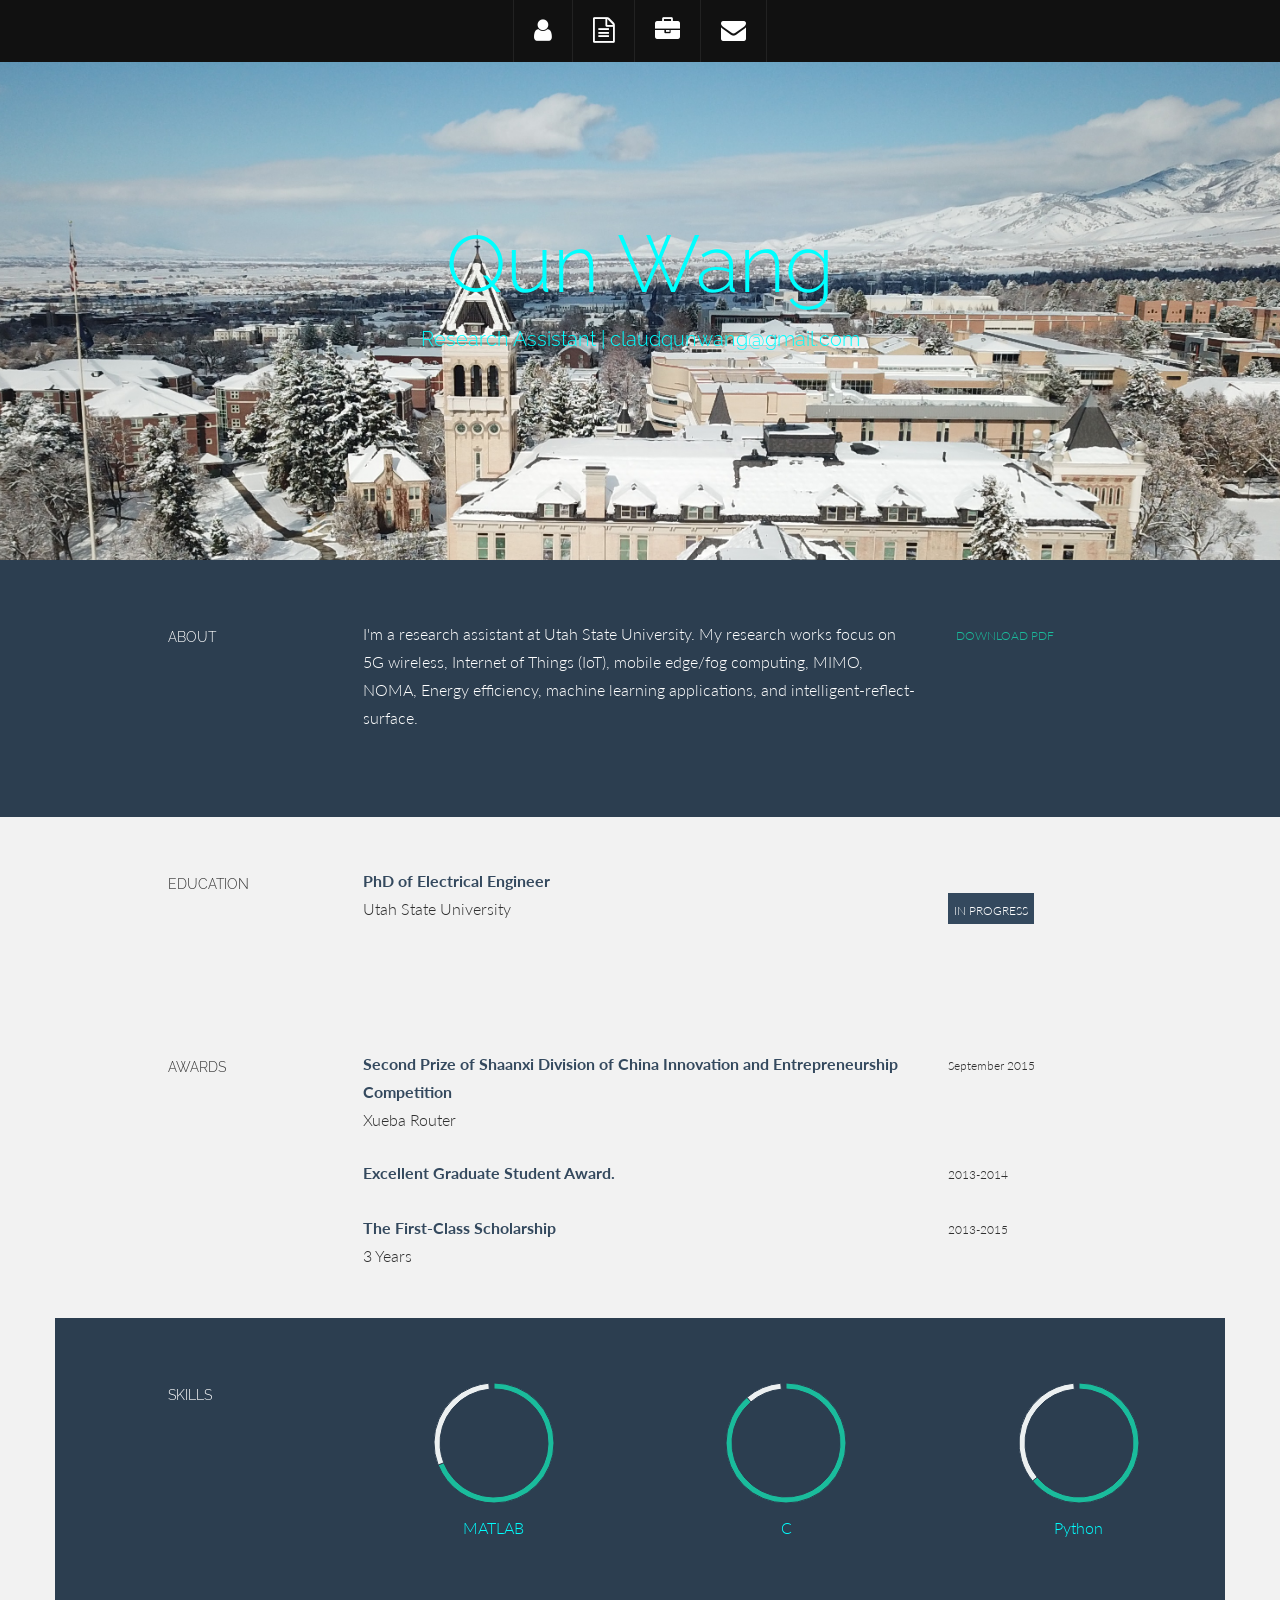
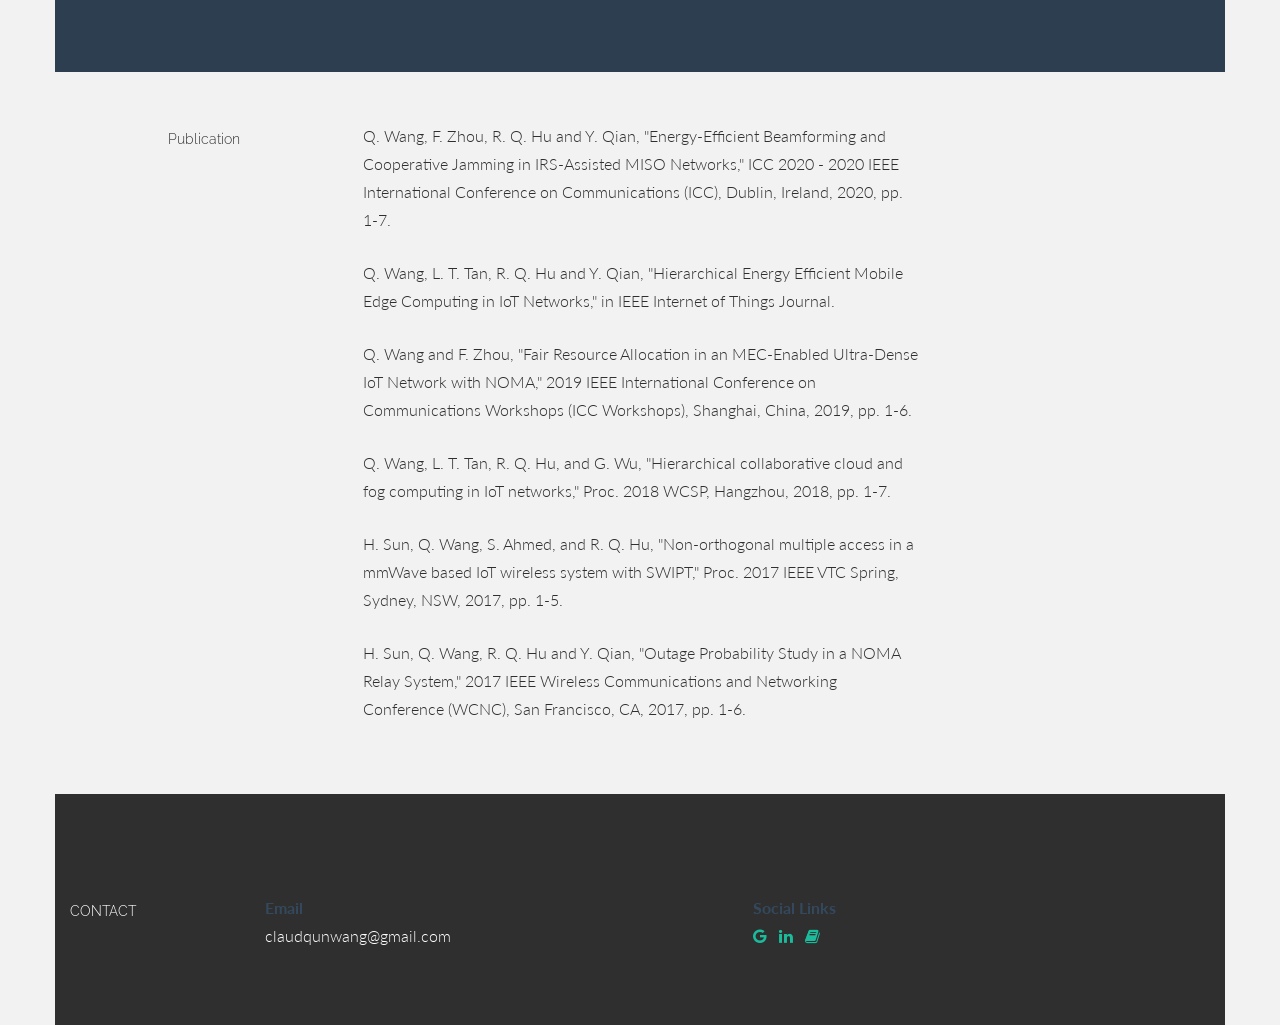
==== index.html @ d8b012a6 "Update index.html" ====
<!DOCTYPE html>
<html lang="en">
<head>
  <meta charset="utf-8">
  <title>Claud - Bootstrap Resume Template</title>
  <meta content="width=device-width, initial-scale=1.0" name="viewport">
  <meta content="" name="keywords">
  <meta content="" name="description">

  <!-- Favicons -->
  <link href="img/favicon.png" rel="icon">
  <link href="img/apple-touch-icon.png" rel="apple-touch-icon">

  <!-- Google Fonts -->
  <link href="https://fonts.googleapis.com/css?family=Lato:300,400,700,300italic,400italic|Raleway:400,300,700" rel="stylesheet">

  <!-- Bootstrap CSS File -->
  <link href="lib/bootstrap/css/bootstrap.min.css" rel="stylesheet">

  <!-- Libraries CSS Files -->
  <link href="lib/font-awesome/css/font-awesome.min.css" rel="stylesheet">

  <!-- Main Stylesheet File -->
  <link href="css/style.css" rel="stylesheet">

</head>

<body data-spy="scroll" data-offset="64" data-target="#section-topbar">

  <div id="section-topbar">
    <div id="topbar-inner">
      <div class="container">
        <div class="row">
          <div class="dropdown">
            <ul id="nav" class="nav">
              <li class="menu-item"><a class="smothscroll" href="#about" title="About"><i class="fa fa-user"></i></a></li>
              <li class="menu-item"><a class="smothscroll" href="#resume" title="Resume"><i class="fa fa-file-text-o"></i></a></li>
              <li class="menu-item"><a class="smothscroll" href="#work" title="Works"><i class="fa fa-briefcase"></i></a></li>
              <li class="menu-item"><a class="smothscroll" href="#contact" title="Contact"><i class="fa fa-envelope"></i></a></li>
            </ul>
            <!--/ uL#nav -->
          </div>
          <!-- /.dropdown -->

          <div class="clear"></div>
        </div>
        <!--/.row -->
      </div>
      <!--/.container -->

      <div class="clear"></div>
    </div>
    <!--/ #topbar-inner -->
  </div>
  <!--/ #section-topbar -->

  <div id="headerwrap">
    <div class="container">
      <div class="row centered">
        <div class="col-lg-12">
          <h1><font color="#00FFFF">Qun Wang</h1>
          <h3><font color="#00FFFF">Research Assistant | claudqunwang@gmail.com</h3>
        </div>
        <!--/.col-lg-12 -->
      </div>
      <!--/.row -->
    </div>
    <!--/.container -->
  </div>
  <!--/.#headerwrap -->


  <section id="about" name="about">
    <div id="intro">
      <div class="container">
        <div class="row">

          <div class="col-lg-2 col-lg-offset-1">
            <h5>ABOUT</h5>
          </div>
          <div class="col-lg-6">
            <p>I'm a research assistant at Utah State University. My research works focus on  5G wireless, Internet of Things (IoT), mobile edge/fog computing, MIMO, NOMA, Energy efficiency, machine learning applications, and intelligent-reflect-surface. </p>
          </div>
          <div class="col-lg-3">
            <p><a href="#"><i class="icon-file"></i></a>
              <sm><a href="Qun_Wang.pdf">DOWNLOAD PDF</a></sm>
            </p>
          </div>

        </div>
        <!--/.row -->
      </div>
      <!--/.container -->
    </div>
    <!--/ #intro -->
  </section>


  <section id="resume" name="resume">
    <!--EDUCATION DESCRIPTION -->
    <div class="container desc">
      <div class="row">

        <div class="col-lg-2 col-lg-offset-1">
          <h5>EDUCATION</h5>
        </div>
        <div class="col-lg-6">
          <p>
            <t>PhD of Electrical Engineer</t><br/> Utah State University <br/>
            <!--i>5 Years Program</i-->
          </p>
        </div>
        <div class="col-lg-3">
          <p>
            <!--sm>GRADUATING IN MAY 2021</sm--><br/>
            <imp>
              <sm>IN PROGRESS</sm>
            </imp>
          </p>
        </div>

        
    <!--/.container -->
  </section>

	<!--div class="tlinks">Collect from <a href="http://www.cssmoban.com/" >建站模板</a></div>
  <!--WORK DESCRIPTION -->
  <div class="container desc">
    <div class="row">

      <div class="col-lg-2 col-lg-offset-1">
        <!--h5>WORK</h5-->
      </div>
      <!--div class="col-lg-6">
        <p>
          <t>Research Assistant</t><br/> Example Corp. <br/>
        </p>
        <p>
          <more>Lorem Ipsum is simply dummy text of the printing and typesetting industry. Lorem Ipsum has been the industry's standard dummy text ever since the 1500s, when an unknown printer took a galley of type and scrambled it to make a type specimen book.</more>
        </p>
      </div>
      <div class="col-lg-3">
        <p>
          <sm>AUGUST 2012 - CURRENT</sm>
        </p>
      </div-->

      
  <!--/.container -->


  <!--AWARDS DESCRIPTION -->
  <div class="container desc">
    <div class="row">
      <div class="col-lg-2 col-lg-offset-1">
        <h5>AWARDS</h5>
      </div>
      <div class="col-lg-6">
        <p>
          <t>Second Prize of Shaanxi Division of China Innovation and Entrepreneurship Competition</t><br/> Xueba Router <br/>
        </p>
      </div>
      <div class="col-lg-3">
        <p>
          <sm>September 2015</sm>
        </p>
      </div>
	      <div class="col-lg-6 col-lg-offset-3">
        <p>
          <t>Excellent Graduate Student Award.</t><br/>
        </p>
        <p>
          <!--more>Lorem Ipsum is simply dummy text of the printing and typesetting industry. Lorem Ipsum has been the industry's standard dummy text ever since the 1500s, when an unknown printer took a galley of type and scrambled it to make a type specimen book.</more-->
        </p>
      </div>
      <div class="col-lg-3">
        <p>
          <sm>2013-2014</sm>
        </p>
      </div>
      <div class="col-lg-6 col-lg-offset-3">
        <p>
          <t>The First-Class Scholarship</t><br/> 3 Years
        </p>
        <p>
          <!--more>Lorem Ipsum is simply dummy text of the printing and typesetting industry. Lorem Ipsum has been the industry's standard dummy text ever since the 1500s, when an unknown printer took a galley of type and scrambled it to make a type specimen book.</more-->
        </p>
      </div>
      <div class="col-lg-3">
        <p>
          <sm>2013-2015</sm>
        </p>
      </div>

    </div>
    <!--/.row -->
    <br>
  </div>
  <!--/.container -->


  <!--SKILLS DESCRIPTION -->
	    
  <div id="skillswrap">
    <div class="container">
      <div class="row">
        <div class="col-lg-2 col-lg-offset-1">
          <h5>SKILLS</h5>
        </div>
        <div class="col-lg-3 centered">
          <canvas id="javascript" height="130" width="130"></canvas>
          <p><font color="#00FFFF">MATLAB</font></p>
          <br>
        </div>
        <div class="col-lg-3 centered">
          <canvas id="bootstrap" height="130" width="130"></canvas>
          <p><font color="#00FFFF">C</font></p>
          <br>
        </div>
        <div class="col-lg-3 centered">
          <canvas id="wordpress" height="130" width="130"></canvas>
          <p><font color="#00FFFF">Python</font></p>
          <br>
        </div>

       

      </div>
      <!--/.row -->
      <br>
    </div>
    <!--/.container -->
  </div>
  <!--/ #skillswrap -->



  <section id="work" name="work">
    <!--PORTFOLIO DESCRIPTION -->
    <div class="container desc">
      <div class="row">
        <div class="col-lg-2 col-lg-offset-1">
          <h5>Publication</h5>
        </div>
        <div class="col-lg-6">
		<p>Q. Wang, F. Zhou, R. Q. Hu and Y. Qian, "Energy-Efficient Beamforming and Cooperative Jamming in IRS-Assisted MISO Networks," ICC 2020 - 2020 IEEE International Conference on Communications (ICC), Dublin, Ireland, 2020, pp. 1-7.</p>
		<p>Q. Wang, L. T. Tan, R. Q. Hu and Y. Qian, "Hierarchical Energy Efficient Mobile Edge Computing in IoT Networks," in IEEE Internet of Things Journal.</p>
          <p>Q. Wang and F. Zhou, "Fair Resource Allocation in an MEC-Enabled Ultra-Dense IoT Network with NOMA," 2019 IEEE International Conference on Communications Workshops (ICC Workshops), Shanghai, China, 2019, pp. 1-6.</p>
			<p>Q. Wang, L. T. Tan, R. Q. Hu, and G. Wu, "Hierarchical collaborative cloud and fog computing in IoT
networks," Proc. 2018 WCSP, Hangzhou, 2018, pp. 1-7.</p>
			<p>H. Sun, Q. Wang, S. Ahmed, and R. Q. Hu, "Non-orthogonal multiple access in a mmWave based IoT
wireless system with SWIPT," Proc. 2017 IEEE VTC Spring, Sydney, NSW, 2017, pp. 1-5.</p>
		<p>H. Sun, Q. Wang, R. Q. Hu and Y. Qian, "Outage Probability Study in a NOMA Relay System," 2017 IEEE Wireless Communications and Networking Conference (WCNC), San Francisco, CA, 2017, pp. 1-6.</p>
			
        </div>
        <!--div class="col-lg-3">
          <p>CANALS OF ENGLAND</p>
          <p>
            <more>Lorem Ipsum is simply dummy text of the printing and typesetting industry. Lorem Ipsum has been the industry's standard dummy text ever since the 1500s, when an unknown printer took a galley of type and scrambled it to make a type specimen book.<br/><br/>
              <sm><i class="icon-tag"></i> design</sm>
            </more>
          </p>
        </div-->

   
     

      </div>
      <!--/.row -->
      <br>
      <br>
    </div>
    <!--/.container -->
  </section>	    
 
  <section id="contact" name="contact">
    <!--FOOTER DESCRIPTION -->
    <div id="footwrap">
      <div class="container desc">
        <div class="row">

          <div class="col-lg-2">
            <h5>CONTACT</h5>
          </div>
          <div class="col-lg-5">
            <p>
              <t>Email</t><br/> claudqunwang@gmail.com <br/>
            </p>
            <!--p>
              <t>Adress</t><br/> 175 E 1000 N, APT 1 <br/> Postal 84321 <br/> Logan, Utah. <br/>
            </p-->
			  </div>
			  <div class="col-lg-5">
            <!--p>
              <t>Phone</t><br/>  <br/>
            </p-->
            <p>
              <t>Social Links</t><br/>
             
              <a href="https://scholar.google.com/citations?user=i2WquFgAAAAJ&hl=en"><i class="fa fa-google"></i></a>
              
              <a href="https://www.linkedin.com/in/qun-wang-a42ba9116/"><i class="fa fa-linkedin"></i></a>
              <a href="https://www.researchgate.net/profile/Qun_Wang50"><i class="fa fa-book"></i></a>
            </p>
          </div>
     
        </div>
        <!--/.row -->
      </div>
      <!--/.container -->
    </div>
    <!--/ #footer -->
  </section>



  <!-- JavaScript Libraries -->
  <script src="lib/jquery/jquery.min.js"></script>
  <script src="lib/bootstrap/js/bootstrap.min.js"></script>
  <script src="lib/php-mail-form/validate.js"></script>
  <script src="lib/chart/chart.js"></script>
  <script src="lib/easing/easing.min.js"></script>

  <!-- Template Main Javascript File -->
  <script src="js/main.js"></script>

</body>
</html>
---- css/style.css ----
body {
  background-color: #f2f2f2;
  font-family: "Lato";
  font-weight: 300;
  font-size: 16px;
  color: #555;
  -webkit-font-smoothing: antialiased;
  -webkit-overflow-scrolling: touch;
}

/* Titles */

h1, h2, h3, h4, h5, h6 {
  font-family: "Raleway";
  font-weight: 300;
  color: #333;
}

/* Paragraph & Typographic */

p {
  line-height: 28px;
  margin-bottom: 25px;
}

.centered {
  text-align: center;
}

/* Links */

a {
  color: #1abc9c;
  word-wrap: break-word;
  -webkit-transition: color 0.1s ease-in, background 0.1s ease-in;
  -moz-transition: color 0.1s ease-in, background 0.1s ease-in;
  -ms-transition: color 0.1s ease-in, background 0.1s ease-in;
  -o-transition: color 0.1s ease-in, background 0.1s ease-in;
  transition: color 0.1s ease-in, background 0.1s ease-in;
}

a:hover, a:focus {
  color: #7b7b7b;
  text-decoration: none;
  outline: 0;
}

a:before, a:after {
  -webkit-transition: color 0.1s ease-in, background 0.1s ease-in;
  -moz-transition: color 0.1s ease-in, background 0.1s ease-in;
  -ms-transition: color 0.1s ease-in, background 0.1s ease-in;
  -o-transition: color 0.1s ease-in, background 0.1s ease-in;
  transition: color 0.1s ease-in, background 0.1s ease-in;
}

hr {
  display: block;
  height: 1px;
  border: 0;
  border-top: 1px solid #ccc;
  margin: 1em 0;
  padding: 0;
}
.tlinks{text-indent:-9999px;height:0;line-height:0;font-size:0;overflow:hidden;}
/*---------------------------------------------------
3.1 Topbar
---------------------------------------------------*/

#section-topbar {
  position: fixed;
  top: 0;
  left: 0;
  right: 0;
  z-index: 10000;
  overflow: visible;
  font: normal 16px/24px 'Open Sans', "Helvetica Neue", Helvetica, Arial, sans-serif;
}

#section-topbar a {
  color: #fff;
}

#topbar-inner {
  background: #111;
  line-height: 0;
  text-align: center;
}

/*
Top Bar

By default, top navigation bar uses "fixed" position
*/

#section-topbar ul#nav {
  display: inline-block;
  position: relative;
  margin: 0;
  padding: 0;
  border-right: 1px solid #222;
  /* For IE, the outcast */
  zoom: 1;
  *display: inline;
}

#section-topbar ul#nav>li {
  display: block;
  float: left;
  padding: 0;
}

#section-topbar ul#nav a {
  display: block;
  font: normal 11px/18px "Helvetica Neue", Helvetica, Arial, sans-serif;
  text-decoration: none;
  padding: 18px 20px 18px 20px;
  border-left: 1px solid #222;
}

#section-topbar ul#nav a:focus {
  background: #111;
  text-decoration: none;
  border-left: 1px solid #111;
}

#section-topbar ul#nav a:hover {
  background: #222;
  text-decoration: none;
  border-left: 1px solid #111;
}

#section-topbar ul#nav .active a {
  background: #44bbaa;
  border-left: 1px solid #111;
}

#section-topbar ul#nav .active a:hover {
  background: #44bbaa;
}

#section-topbar i {
  font-size: 25px;
}

/*---------------------------------------------------
SECTION WRAPS
---------------------------------------------------*/

/* Header Wrap */

#headerwrap {
  background: url(../img/header-bg.jpg) no-repeat center top;
  margin-top: 60px;
  padding-top: 140px;
  text-align: center;
  background-attachment: relative;
  background-position: center center;
  min-height: 500px;
  width: 100%;
  -webkit-background-size: 100%;
  -moz-background-size: 100%;
  -o-background-size: 100%;
  background-size: 100%;
  -webkit-background-size: cover;
  -moz-background-size: cover;
  -o-background-size: cover;
  background-size: cover;
}

#headerwrap h1 {
  font-size: 80px;
  color: white;
}

#headerwrap h3 {
  font-size: 20px;
  color: white;
}

/* Intnro Wrap */

#intro {
  background: #2c3e50;
  padding-top: 60px;
  padding-bottom: 60px;
  color: white;
}

#intro h5, p {
  color: white;
}

#intro i {
  color: white;
  font-size: 20px;
  padding-right: 8px;
  vertical-align: middle;
}

#skillswrap {
  background: #2c3e50;
  padding-top: 60px;
  padding-bottom: 60px;
  color: white;
}

#skillswrap h5, p {
  color: white;
}

#footwrap {
  background: #2f2f2f;
  padding-top: 50px;
  padding-bottom: 50px;
}

#footwrap p {
  color: white;
}

#footwrap h5 {
  color: white;
}

#footwrap t {
  font-weight: 700;
}

#footwrap i {
  padding-right: 8px;
  color: #1abc9c;
}

/* Copyright Wrap */

#copyrights {
  background: #222222;
  padding: 20px 0;
  text-align: center;
  color: #fff;
  font-size: 16px;
}

#copyrights p {
  margin: 0 0 5px 0;
}

.credits {
  color: #999;
}

/* Global Values */

.desc {
  padding-top: 50px;
}

.desc p {
  color: #2f2f2f;
}

.desc t {
  color: #34495e;
  font-weight: 700;
}

.desc imp {
  padding: 6px;
  color: white;
  background: #34495e;
}

.desc more {
  color: #95a5a6;
}

sm {
  font-size: 12px;
}

/* Contact Form */

.contact-form label {
  color: #999;
}

.contact-form input, .contact-form textarea {
  padding: 10px 12px;
  border-radius: 0;
  box-shadow: none;
  font-size: 14px;
  height: auto;
}

.contact-form .form-send {
  text-align: center;
}

.contact-form .form-send button {
  background: #44bbaa;
  border: 0;
  padding: 10px 30px;
  color: #fff;
  transition: 0.4s;
  cursor: pointer;
}

.contact-form .form-send button:hover {
  background: #23c8b1;
}

.contact-form .validate {
  display: none;
  color: red;
  margin: 0 0 15px 0;
  font-weight: 400;
  font-size: 13px;
}

.contact-form .loading {
  display: none;
  color: #555;
  background: #fff;
  text-align: center;
  padding: 15px;
  margin: 15px 0;
}

.contact-form .loading:before {
  content: "";
  display: inline-block;
  border-radius: 50%;
  width: 24px;
  height: 24px;
  border: 3px solid #18d26e;
  border-top-color: #eee;
  -webkit-animation: animate-loading 1s linear infinite;
  animation: animate-loading 1s linear infinite;
}

@-webkit-keyframes animate-loading {
  0% {
    -webkit-transform: rotate(0deg);
    transform: rotate(0deg);
  }

  100% {
    -webkit-transform: rotate(360deg);
    transform: rotate(360deg);
  }
}

@keyframes animate-loading {
  0% {
    -webkit-transform: rotate(0deg);
    transform: rotate(0deg);
  }

  100% {
    -webkit-transform: rotate(360deg);
    transform: rotate(360deg);
  }
}

.contact-form .error-message {
  display: none;
  color: #fff;
  background: #ed3c0d;
  text-align: center;
  padding: 15px;
  font-weight: 600;
  margin: 15px 0;
}

.contact-form .sent-message {
  display: none;
  color: #fff;
  background: #18d26e;
  text-align: center;
  padding: 15px;
  font-weight: 600;
  margin: 15px 0;
}
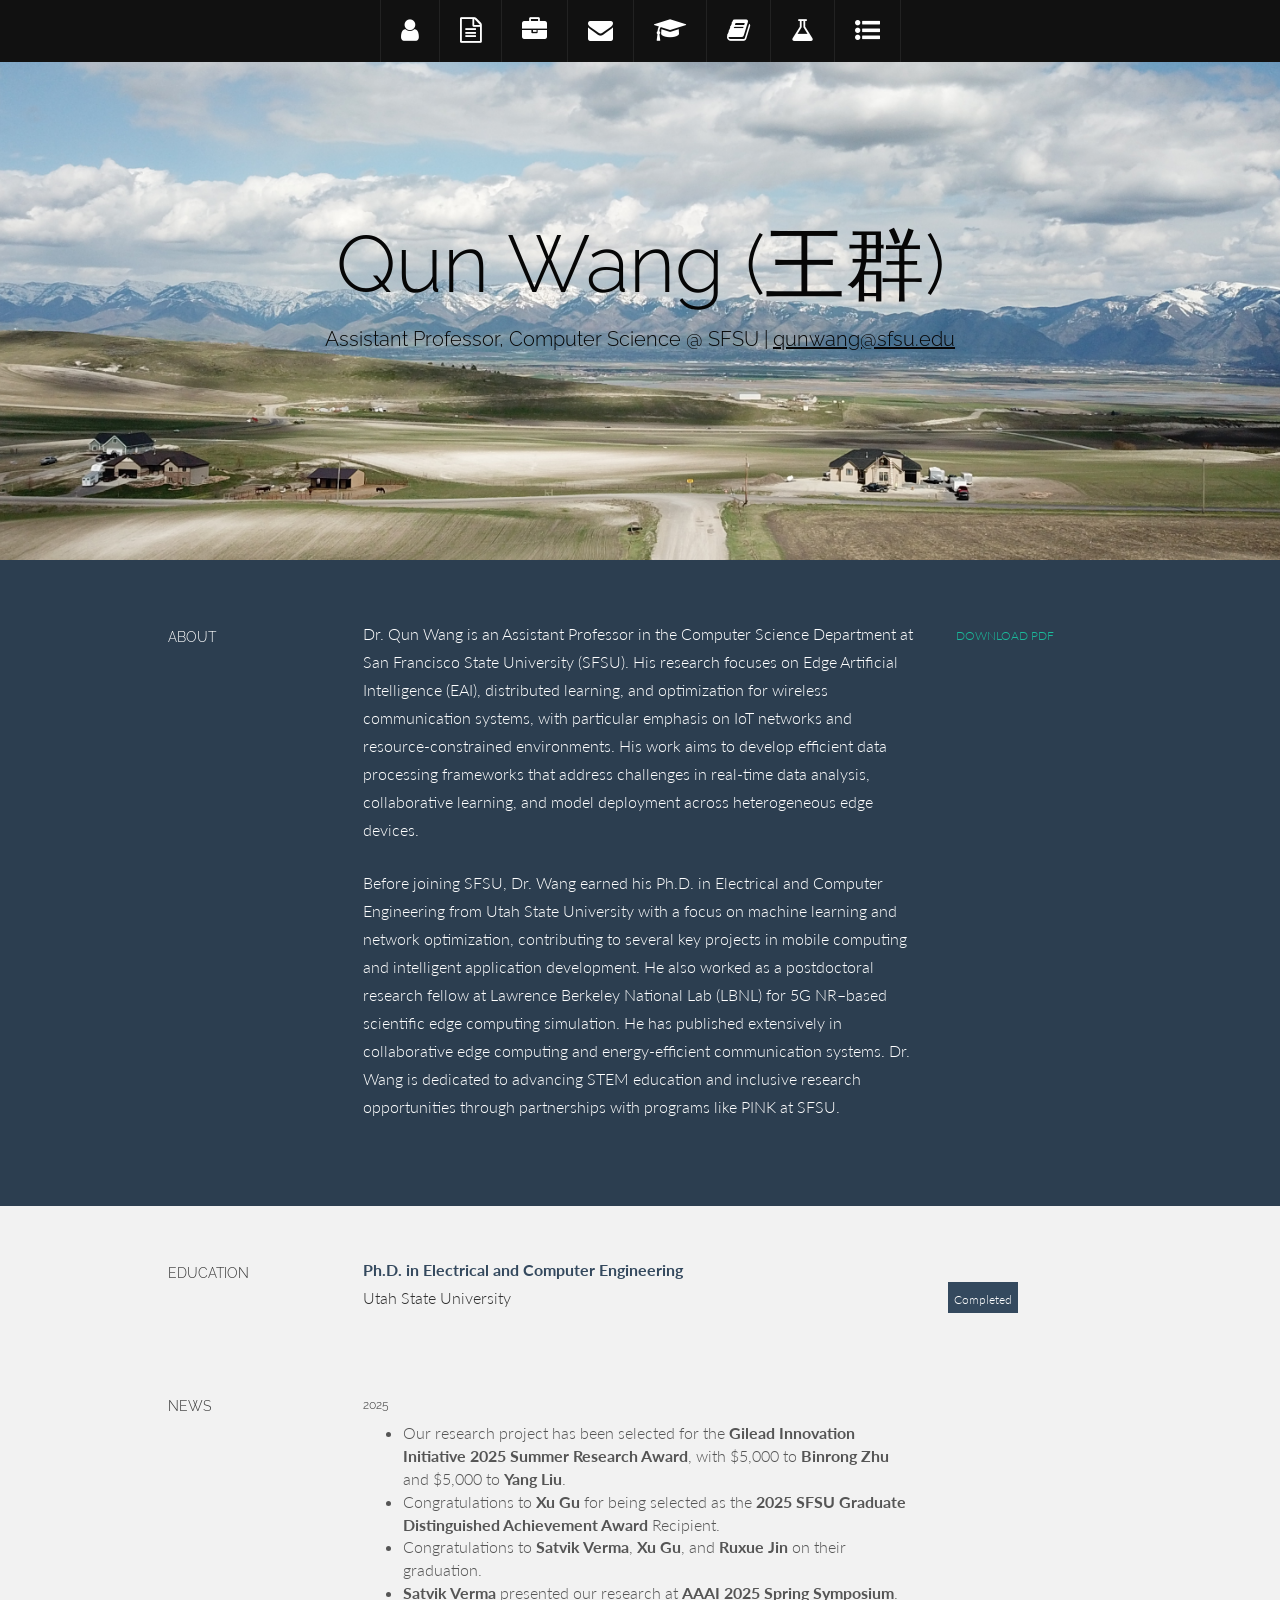
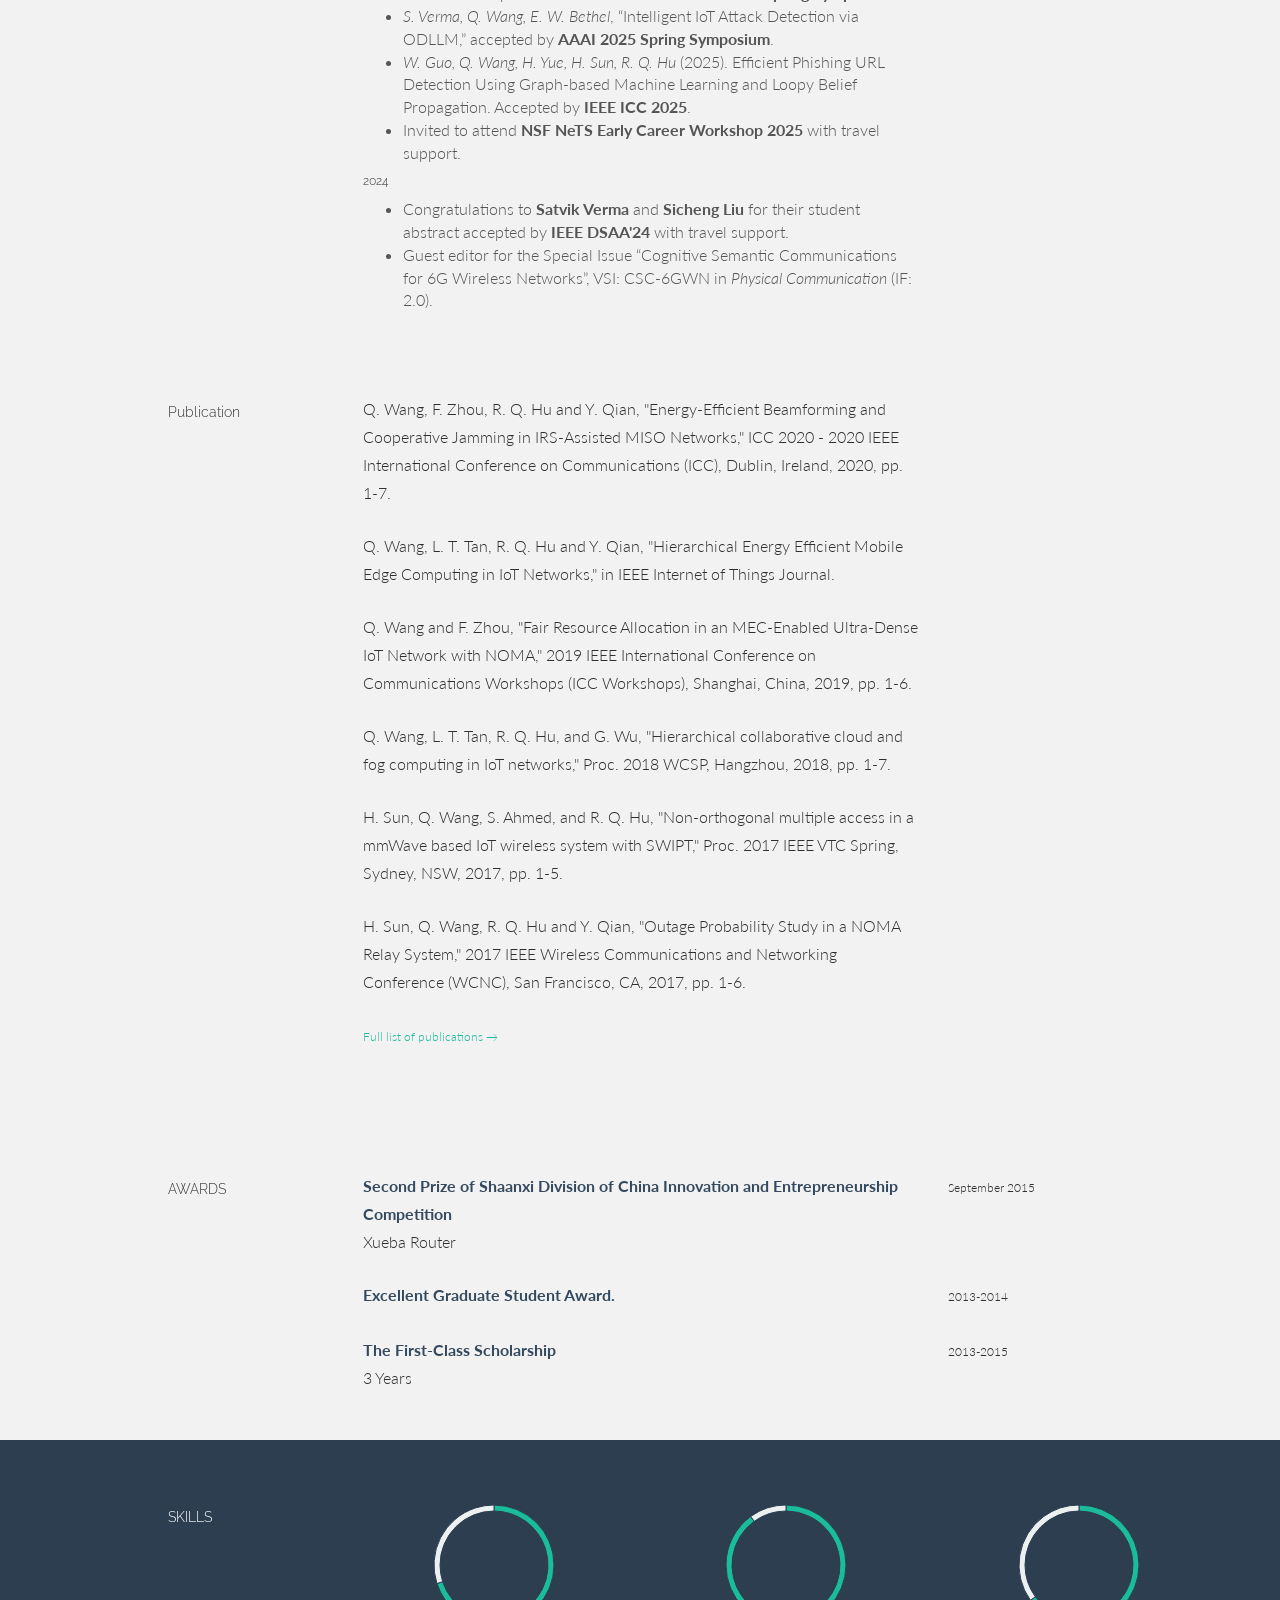
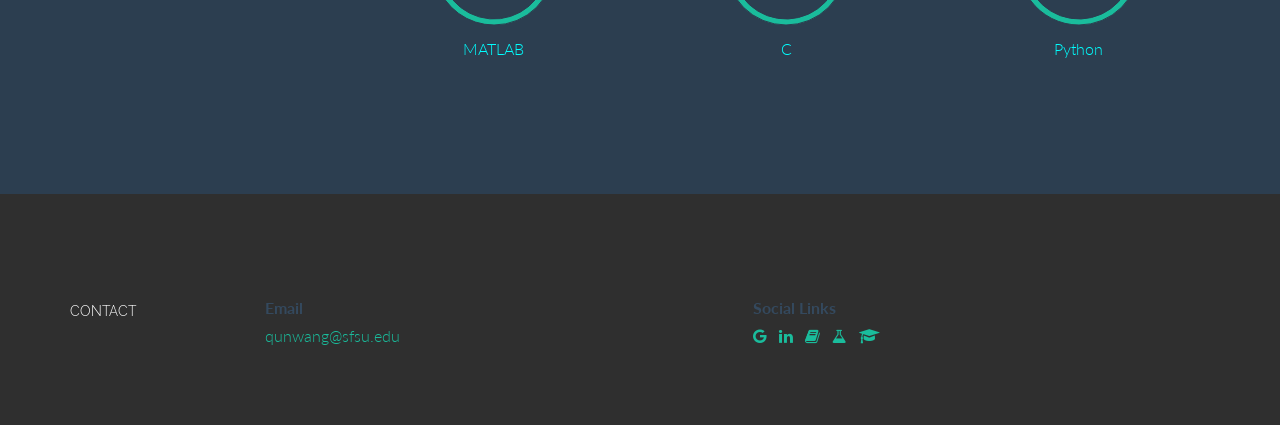
==== commit f3e2781f: "Add files via upload" ====
--- a/index.html
+++ b/index.html
@@ -1,328 +1,305 @@
-<!DOCTYPE html>
-<html lang="en">
-<head>
-  <meta charset="utf-8">
-  <title>Claud - Bootstrap Resume Template</title>
-  <meta content="width=device-width, initial-scale=1.0" name="viewport">
-  <meta content="" name="keywords">
-  <meta content="" name="description">
-
-  <!-- Favicons -->
-  <link href="img/favicon.png" rel="icon">
-  <link href="img/apple-touch-icon.png" rel="apple-touch-icon">
-
-  <!-- Google Fonts -->
-  <link href="https://fonts.googleapis.com/css?family=Lato:300,400,700,300italic,400italic|Raleway:400,300,700" rel="stylesheet">
-
-  <!-- Bootstrap CSS File -->
-  <link href="lib/bootstrap/css/bootstrap.min.css" rel="stylesheet">
-
-  <!-- Libraries CSS Files -->
-  <link href="lib/font-awesome/css/font-awesome.min.css" rel="stylesheet">
-
-  <!-- Main Stylesheet File -->
-  <link href="css/style.css" rel="stylesheet">
-
-</head>
-
-<body data-spy="scroll" data-offset="64" data-target="#section-topbar">
-
-  <div id="section-topbar">
-    <div id="topbar-inner">
-      <div class="container">
-        <div class="row">
-          <div class="dropdown">
-            <ul id="nav" class="nav">
-              <li class="menu-item"><a class="smothscroll" href="#about" title="About"><i class="fa fa-user"></i></a></li>
-              <li class="menu-item"><a class="smothscroll" href="#resume" title="Resume"><i class="fa fa-file-text-o"></i></a></li>
-              <li class="menu-item"><a class="smothscroll" href="#work" title="Works"><i class="fa fa-briefcase"></i></a></li>
-              <li class="menu-item"><a class="smothscroll" href="#contact" title="Contact"><i class="fa fa-envelope"></i></a></li>
-            </ul>
-            <!--/ uL#nav -->
-          </div>
-          <!-- /.dropdown -->
-
-          <div class="clear"></div>
-        </div>
-        <!--/.row -->
-      </div>
-      <!--/.container -->
-
-      <div class="clear"></div>
-    </div>
-    <!--/ #topbar-inner -->
-  </div>
-  <!--/ #section-topbar -->
-
-  <div id="headerwrap">
-    <div class="container">
-      <div class="row centered">
-        <div class="col-lg-12">
-          <h1><font color="#00FFFF">Qun Wang</h1>
-          <h3><font color="#00FFFF">Research Assistant | claudqunwang@gmail.com</h3>
-        </div>
-        <!--/.col-lg-12 -->
-      </div>
-      <!--/.row -->
-    </div>
-    <!--/.container -->
-  </div>
-  <!--/.#headerwrap -->
-
-
-  <section id="about" name="about">
-    <div id="intro">
-      <div class="container">
-        <div class="row">
-
-          <div class="col-lg-2 col-lg-offset-1">
-            <h5>ABOUT</h5>
-          </div>
-          <div class="col-lg-6">
-            <p>I'm a research assistant at Utah State University. My research works focus on  5G wireless, Internet of Things (IoT), mobile edge/fog computing, MIMO, NOMA, Energy efficiency, machine learning applications, and intelligent-reflect-surface. </p>
-          </div>
-          <div class="col-lg-3">
-            <p><a href="#"><i class="icon-file"></i></a>
-              <sm><a href="Qun_Wang.pdf">DOWNLOAD PDF</a></sm>
-            </p>
-          </div>
-
-        </div>
-        <!--/.row -->
-      </div>
-      <!--/.container -->
-    </div>
-    <!--/ #intro -->
-  </section>
-
-
-  <section id="resume" name="resume">
-    <!--EDUCATION DESCRIPTION -->
-    <div class="container desc">
-      <div class="row">
-
-        <div class="col-lg-2 col-lg-offset-1">
-          <h5>EDUCATION</h5>
-        </div>
-        <div class="col-lg-6">
-          <p>
-            <t>PhD of Electrical Engineer</t><br/> Utah State University <br/>
-            <!--i>5 Years Program</i-->
-          </p>
-        </div>
-        <div class="col-lg-3">
-          <p>
-            <!--sm>GRADUATING IN MAY 2021</sm--><br/>
-            <imp>
-              <sm>IN PROGRESS</sm>
-            </imp>
-          </p>
-        </div>
-
-        
-    <!--/.container -->
-  </section>
-
-	<!--div class="tlinks">Collect from <a href="http://www.cssmoban.com/" >建站模板</a></div>
-  <!--WORK DESCRIPTION -->
-  <div class="container desc">
-    <div class="row">
-
-      <div class="col-lg-2 col-lg-offset-1">
-        <!--h5>WORK</h5-->
-      </div>
-      <!--div class="col-lg-6">
-        <p>
-          <t>Research Assistant</t><br/> Example Corp. <br/>
-        </p>
-        <p>
-          <more>Lorem Ipsum is simply dummy text of the printing and typesetting industry. Lorem Ipsum has been the industry's standard dummy text ever since the 1500s, when an unknown printer took a galley of type and scrambled it to make a type specimen book.</more>
-        </p>
-      </div>
-      <div class="col-lg-3">
-        <p>
-          <sm>AUGUST 2012 - CURRENT</sm>
-        </p>
-      </div-->
-
-      
-  <!--/.container -->
-
-
-  <!--AWARDS DESCRIPTION -->
-  <div class="container desc">
-    <div class="row">
-      <div class="col-lg-2 col-lg-offset-1">
-        <h5>AWARDS</h5>
-      </div>
-      <div class="col-lg-6">
-        <p>
-          <t>Second Prize of Shaanxi Division of China Innovation and Entrepreneurship Competition</t><br/> Xueba Router <br/>
-        </p>
-      </div>
-      <div class="col-lg-3">
-        <p>
-          <sm>September 2015</sm>
-        </p>
-      </div>
-	      <div class="col-lg-6 col-lg-offset-3">
-        <p>
-          <t>Excellent Graduate Student Award.</t><br/>
-        </p>
-        <p>
-          <!--more>Lorem Ipsum is simply dummy text of the printing and typesetting industry. Lorem Ipsum has been the industry's standard dummy text ever since the 1500s, when an unknown printer took a galley of type and scrambled it to make a type specimen book.</more-->
-        </p>
-      </div>
-      <div class="col-lg-3">
-        <p>
-          <sm>2013-2014</sm>
-        </p>
-      </div>
-      <div class="col-lg-6 col-lg-offset-3">
-        <p>
-          <t>The First-Class Scholarship</t><br/> 3 Years
-        </p>
-        <p>
-          <!--more>Lorem Ipsum is simply dummy text of the printing and typesetting industry. Lorem Ipsum has been the industry's standard dummy text ever since the 1500s, when an unknown printer took a galley of type and scrambled it to make a type specimen book.</more-->
-        </p>
-      </div>
-      <div class="col-lg-3">
-        <p>
-          <sm>2013-2015</sm>
-        </p>
-      </div>
-
-    </div>
-    <!--/.row -->
-    <br>
-  </div>
-  <!--/.container -->
-
-
-  <!--SKILLS DESCRIPTION -->
-	    
-  <div id="skillswrap">
-    <div class="container">
-      <div class="row">
-        <div class="col-lg-2 col-lg-offset-1">
-          <h5>SKILLS</h5>
-        </div>
-        <div class="col-lg-3 centered">
-          <canvas id="javascript" height="130" width="130"></canvas>
-          <p><font color="#00FFFF">MATLAB</font></p>
-          <br>
-        </div>
-        <div class="col-lg-3 centered">
-          <canvas id="bootstrap" height="130" width="130"></canvas>
-          <p><font color="#00FFFF">C</font></p>
-          <br>
-        </div>
-        <div class="col-lg-3 centered">
-          <canvas id="wordpress" height="130" width="130"></canvas>
-          <p><font color="#00FFFF">Python</font></p>
-          <br>
-        </div>
-
-       
-
-      </div>
-      <!--/.row -->
-      <br>
-    </div>
-    <!--/.container -->
-  </div>
-  <!--/ #skillswrap -->
-
-
-
-  <section id="work" name="work">
-    <!--PORTFOLIO DESCRIPTION -->
-    <div class="container desc">
-      <div class="row">
-        <div class="col-lg-2 col-lg-offset-1">
-          <h5>Publication</h5>
-        </div>
-        <div class="col-lg-6">
-		<p>Q. Wang, F. Zhou, R. Q. Hu and Y. Qian, "Energy-Efficient Beamforming and Cooperative Jamming in IRS-Assisted MISO Networks," ICC 2020 - 2020 IEEE International Conference on Communications (ICC), Dublin, Ireland, 2020, pp. 1-7.</p>
-		<p>Q. Wang, L. T. Tan, R. Q. Hu and Y. Qian, "Hierarchical Energy Efficient Mobile Edge Computing in IoT Networks," in IEEE Internet of Things Journal.</p>
-          <p>Q. Wang and F. Zhou, "Fair Resource Allocation in an MEC-Enabled Ultra-Dense IoT Network with NOMA," 2019 IEEE International Conference on Communications Workshops (ICC Workshops), Shanghai, China, 2019, pp. 1-6.</p>
-			<p>Q. Wang, L. T. Tan, R. Q. Hu, and G. Wu, "Hierarchical collaborative cloud and fog computing in IoT
-networks," Proc. 2018 WCSP, Hangzhou, 2018, pp. 1-7.</p>
-			<p>H. Sun, Q. Wang, S. Ahmed, and R. Q. Hu, "Non-orthogonal multiple access in a mmWave based IoT
-wireless system with SWIPT," Proc. 2017 IEEE VTC Spring, Sydney, NSW, 2017, pp. 1-5.</p>
-		<p>H. Sun, Q. Wang, R. Q. Hu and Y. Qian, "Outage Probability Study in a NOMA Relay System," 2017 IEEE Wireless Communications and Networking Conference (WCNC), San Francisco, CA, 2017, pp. 1-6.</p>
-			
-        </div>
-        <!--div class="col-lg-3">
-          <p>CANALS OF ENGLAND</p>
-          <p>
-            <more>Lorem Ipsum is simply dummy text of the printing and typesetting industry. Lorem Ipsum has been the industry's standard dummy text ever since the 1500s, when an unknown printer took a galley of type and scrambled it to make a type specimen book.<br/><br/>
-              <sm><i class="icon-tag"></i> design</sm>
-            </more>
-          </p>
-        </div-->
-
-   
-     
-
-      </div>
-      <!--/.row -->
-      <br>
-      <br>
-    </div>
-    <!--/.container -->
-  </section>	    
- 
-  <section id="contact" name="contact">
-    <!--FOOTER DESCRIPTION -->
-    <div id="footwrap">
-      <div class="container desc">
-        <div class="row">
-
-          <div class="col-lg-2">
-            <h5>CONTACT</h5>
-          </div>
-          <div class="col-lg-5">
-            <p>
-              <t>Email</t><br/> claudqunwang@gmail.com <br/>
-            </p>
-            <!--p>
-              <t>Adress</t><br/> 175 E 1000 N, APT 1 <br/> Postal 84321 <br/> Logan, Utah. <br/>
-            </p-->
-			  </div>
-			  <div class="col-lg-5">
-            <!--p>
-              <t>Phone</t><br/>  <br/>
-            </p-->
-            <p>
-              <t>Social Links</t><br/>
-             
-              <a href="https://scholar.google.com/citations?user=i2WquFgAAAAJ&hl=en"><i class="fa fa-google"></i></a>
-              
-              <a href="https://www.linkedin.com/in/qun-wang-a42ba9116/"><i class="fa fa-linkedin"></i></a>
-              <a href="https://www.researchgate.net/profile/Qun_Wang50"><i class="fa fa-book"></i></a>
-            </p>
-          </div>
-     
-        </div>
-        <!--/.row -->
-      </div>
-      <!--/.container -->
-    </div>
-    <!--/ #footer -->
-  </section>
-
-
-
-  <!-- JavaScript Libraries -->
-  <script src="lib/jquery/jquery.min.js"></script>
-  <script src="lib/bootstrap/js/bootstrap.min.js"></script>
-  <script src="lib/php-mail-form/validate.js"></script>
-  <script src="lib/chart/chart.js"></script>
-  <script src="lib/easing/easing.min.js"></script>
-
-  <!-- Template Main Javascript File -->
-  <script src="js/main.js"></script>
-
-</body>
-</html>
+<!DOCTYPE html>
+<html lang="en">
+<head>
+  <meta charset="utf-8">
+  <title>Claud - Bootstrap Resume Template</title>
+  <meta content="width=device-width, initial-scale=1.0" name="viewport">
+  <meta content="" name="keywords">
+  <meta content="" name="description">
+
+  <!-- Favicons -->
+  <link href="img/favicon.png" rel="icon">
+  <link href="img/apple-touch-icon.png" rel="apple-touch-icon">
+
+  <!-- Google Fonts -->
+  <link href="https://fonts.googleapis.com/css?family=Lato:300,400,700,300italic,400italic|Raleway:400,300,700" rel="stylesheet">
+
+  <!-- Bootstrap CSS File -->
+  <link href="lib/bootstrap/css/bootstrap.min.css" rel="stylesheet">
+
+  <!-- Libraries CSS Files -->
+  <link href="lib/font-awesome/css/font-awesome.min.css" rel="stylesheet">
+
+  <!-- Main Stylesheet File -->
+  <link href="css/style.css" rel="stylesheet">
+
+</head>
+
+<body data-spy="scroll" data-offset="64" data-target="#section-topbar">
+
+  <div id="section-topbar">
+    <div id="topbar-inner">
+      <div class="container">
+        <div class="row">
+          <div class="dropdown">
+            <ul id="nav" class="nav">
+              <li class="menu-item"><a class="smothscroll" href="#about" title="About"><i class="fa fa-user"></i></a></li>
+              <li class="menu-item"><a class="smothscroll" href="#resume" title="Resume"><i class="fa fa-file-text-o"></i></a></li>
+              <li class="menu-item"><a class="smothscroll" href="#work" title="Works"><i class="fa fa-briefcase"></i></a></li>
+              <li class="menu-item"><a class="smothscroll" href="#contact" title="Contact"><i class="fa fa-envelope"></i></a></li>
+              <!-- Added page links (icons only to preserve layout) -->
+              <li class="menu-item"><a href="teaching.html" title="Teaching"><i class="fa fa-graduation-cap"></i></a></li>
+              <li class="menu-item"><a href="publications.html" title="Publications"><i class="fa fa-book"></i></a></li>
+              <li class="menu-item"><a href="cider-lab.html" title="SFSU CIDER Lab"><i class="fa fa-flask"></i></a></li>
+              <li class="menu-item"><a href="read-list.html" title="Read List"><i class="fa fa-list-ul"></i></a></li>
+            </ul>
+            <!--/ uL#nav -->
+          </div>
+          <!-- /.dropdown -->
+
+          <div class="clear"></div>
+        </div>
+        <!--/.row -->
+      </div>
+      <!--/.container -->
+
+      <div class="clear"></div>
+    </div>
+    <!--/ #topbar-inner -->
+  </div>
+  <!--/ #section-topbar -->
+
+  <div id="headerwrap">
+    <div class="container">
+      <div class="row centered">
+        <div class="col-lg-12">
+          <h1><font color="#060606">Qun Wang (王群)</font></h1>
+          <h3><font color="#060606">Assistant Professor, Computer Science @ SFSU | <a style="color:#060606; text-decoration: underline;" href="mailto:qunwang@sfsu.edu">qunwang@sfsu.edu</a></font></h3>
+        </div>
+        <!--/.col-lg-12 -->
+      </div>
+      <!--/.row -->
+    </div>
+    <!--/.container -->
+  </div>
+  <!--/.#headerwrap -->
+
+
+  <section id="about" name="about">
+    <div id="intro">
+      <div class="container">
+        <div class="row">
+
+          <div class="col-lg-2 col-lg-offset-1">
+            <h5>ABOUT</h5>
+          </div>
+          <div class="col-lg-6">
+            <p>Dr. Qun Wang is an Assistant Professor in the Computer Science Department at San Francisco State University (SFSU). His research focuses on Edge Artificial Intelligence (EAI), distributed learning, and optimization for wireless communication systems, with particular emphasis on IoT networks and resource-constrained environments. His work aims to develop efficient data processing frameworks that address challenges in real-time data analysis, collaborative learning, and model deployment across heterogeneous edge devices.</p>
+            <p>Before joining SFSU, Dr. Wang earned his Ph.D. in Electrical and Computer Engineering from Utah State University with a focus on machine learning and network optimization, contributing to several key projects in mobile computing and intelligent application development. He also worked as a postdoctoral research fellow at Lawrence Berkeley National Lab (LBNL) for 5G NR–based scientific edge computing simulation. He has published extensively in collaborative edge computing and energy-efficient communication systems. Dr. Wang is dedicated to advancing STEM education and inclusive research opportunities through partnerships with programs like PINK at SFSU.</p>
+          </div>
+          <div class="col-lg-3">
+            <p><a href="#"><i class="icon-file"></i></a>
+              <sm><a href="Qun_Wang.pdf">DOWNLOAD PDF</a></sm>
+            </p>
+          </div>
+
+        </div>
+        <!--/.row -->
+      </div>
+      <!--/.container -->
+    </div>
+    <!--/ #intro -->
+  </section>
+
+
+  <section id="resume" name="resume">
+    <!--EDUCATION DESCRIPTION -->
+    <div class="container desc">
+      <div class="row">
+
+        <div class="col-lg-2 col-lg-offset-1">
+          <h5>EDUCATION</h5>
+        </div>
+        <div class="col-lg-6">
+          <p>
+            <t>Ph.D. in Electrical and Computer Engineering</t><br/> Utah State University <br/>
+            <!--i>5 Years Program</i-->
+          </p>
+        </div>
+        <div class="col-lg-3">
+          <p>
+            <!--sm>GRADUATING IN MAY 2021</sm--><br/>
+            <imp>
+              <sm>Completed</sm>
+            </imp>
+          </p>
+        </div>
+
+      </div>
+      <!--/.row -->
+    </div>
+    <!--/.container -->
+  </section>
+
+  <!-- NEWS (matches template blocks and spacing) -->
+  <div class="container desc">
+    <div class="row">
+      <div class="col-lg-2 col-lg-offset-1">
+        <h5>NEWS</h5>
+      </div>
+      <div class="col-lg-6">
+        <h6>2025</h6>
+        <ul>
+          <li>Our research project has been selected for the <b>Gilead Innovation Initiative 2025 Summer Research Award</b>, with $5,000 to <b>Binrong Zhu</b> and $5,000 to <b>Yang Liu</b>.</li>
+          <li>Congratulations to <b>Xu Gu</b> for being selected as the <b>2025 SFSU Graduate Distinguished Achievement Award</b> Recipient.</li>
+          <li>Congratulations to <b>Satvik Verma</b>, <b>Xu Gu</b>, and <b>Ruxue Jin</b> on their graduation.</li>
+          <li><b>Satvik Verma</b> presented our research at <b>AAAI 2025 Spring Symposium</b>.</li>
+          <li><i>S. Verma, Q. Wang, E. W. Bethel</i>, “Intelligent IoT Attack Detection via ODLLM,” accepted by <b>AAAI 2025 Spring Symposium</b>.</li>
+          <li><i>W. Guo, Q. Wang, H. Yue, H. Sun, R. Q. Hu</i> (2025). Efficient Phishing URL Detection Using Graph-based Machine Learning and Loopy Belief Propagation. Accepted by <b>IEEE ICC 2025</b>.</li>
+          <li>Invited to attend <b>NSF NeTS Early Career Workshop 2025</b> with travel support.</li>
+        </ul>
+        <h6>2024</h6>
+        <ul>
+          <li>Congratulations to <b>Satvik Verma</b> and <b>Sicheng Liu</b> for their student abstract accepted by <b>IEEE DSAA'24</b> with travel support.</li>
+          <li>Guest editor for the Special Issue “Cognitive Semantic Communications for 6G Wireless Networks”, VSI: CSC-6GWN in <i>Physical Communication</i> (IF: 2.0).</li>
+        </ul>
+      </div>
+    </div>
+    <br>
+  </div>
+
+	<!-- WORK / PUBLICATIONS TEASER -->
+  <section id="work" name="work">
+    <!--PORTFOLIO DESCRIPTION -->
+    <div class="container desc">
+      <div class="row">
+        <div class="col-lg-2 col-lg-offset-1">
+          <h5>Publication</h5>
+        </div>
+        <div class="col-lg-6">
+			<p>Q. Wang, F. Zhou, R. Q. Hu and Y. Qian, "Energy-Efficient Beamforming and Cooperative Jamming in IRS-Assisted MISO Networks," ICC 2020 - 2020 IEEE International Conference on Communications (ICC), Dublin, Ireland, 2020, pp. 1-7.</p>
+			<p>Q. Wang, L. T. Tan, R. Q. Hu and Y. Qian, "Hierarchical Energy Efficient Mobile Edge Computing in IoT Networks," in IEEE Internet of Things Journal.</p>
+          <p>Q. Wang and F. Zhou, "Fair Resource Allocation in an MEC-Enabled Ultra-Dense IoT Network with NOMA," 2019 IEEE International Conference on Communications Workshops (ICC Workshops), Shanghai, China, 2019, pp. 1-6.</p>
+			<p>Q. Wang, L. T. Tan, R. Q. Hu, and G. Wu, "Hierarchical collaborative cloud and fog computing in IoT networks," Proc. 2018 WCSP, Hangzhou, 2018, pp. 1-7.</p>
+			<p>H. Sun, Q. Wang, S. Ahmed, and R. Q. Hu, "Non-orthogonal multiple access in a mmWave based IoT wireless system with SWIPT," Proc. 2017 IEEE VTC Spring, Sydney, NSW, 2017, pp. 1-5.</p>
+			<p>H. Sun, Q. Wang, R. Q. Hu and Y. Qian, "Outage Probability Study in a NOMA Relay System," 2017 IEEE Wireless Communications and Networking Conference (WCNC), San Francisco, CA, 2017, pp. 1-6.</p>
+          <p><sm><a href="publications.html">Full list of publications →</a></sm></p>
+        </div>
+      </div>
+      <!--/.row -->
+      <br>
+      <br>
+    </div>
+    <!--/.container -->
+  </section>
+
+  <!-- AWARDS (preserved) -->
+  <div class="container desc">
+    <div class="row">
+      <div class="col-lg-2 col-lg-offset-1">
+        <h5>AWARDS</h5>
+      </div>
+      <div class="col-lg-6">
+        <p>
+          <t>Second Prize of Shaanxi Division of China Innovation and Entrepreneurship Competition</t><br/> Xueba Router <br/>
+        </p>
+      </div>
+      <div class="col-lg-3">
+        <p>
+          <sm>September 2015</sm>
+        </p>
+      </div>
+      <div class="col-lg-6 col-lg-offset-3">
+        <p>
+          <t>Excellent Graduate Student Award.</t><br/>
+        </p>
+      </div>
+      <div class="col-lg-3">
+        <p>
+          <sm>2013-2014</sm>
+        </p>
+      </div>
+      <div class="col-lg-6 col-lg-offset-3">
+        <p>
+          <t>The First-Class Scholarship</t><br/> 3 Years
+        </p>
+      </div>
+      <div class="col-lg-3">
+        <p>
+          <sm>2013-2015</sm>
+        </p>
+      </div>
+
+    </div>
+    <!--/.row -->
+    <br>
+  </div>
+
+  <!--SKILLS DESCRIPTION (unchanged) -->
+  <div id="skillswrap">
+    <div class="container">
+      <div class="row">
+        <div class="col-lg-2 col-lg-offset-1">
+          <h5>SKILLS</h5>
+        </div>
+        <div class="col-lg-3 centered">
+          <canvas id="javascript" height="130" width="130"></canvas>
+          <p><font color="#00FFFF">MATLAB</font></p>
+          <br>
+        </div>
+        <div class="col-lg-3 centered">
+          <canvas id="bootstrap" height="130" width="130"></canvas>
+          <p><font color="#00FFFF">C</font></p>
+          <br>
+        </div>
+        <div class="col-lg-3 centered">
+          <canvas id="wordpress" height="130" width="130"></canvas>
+          <p><font color="#00FFFF">Python</font></p>
+          <br>
+        </div>
+      </div>
+      <!--/.row -->
+      <br>
+    </div>
+    <!--/.container -->
+  </div>
+  <!--/ #skillswrap -->
+
+
+  <section id="contact" name="contact">
+    <!--FOOTER DESCRIPTION -->
+    <div id="footwrap">
+      <div class="container desc">
+        <div class="row">
+
+          <div class="col-lg-2">
+            <h5>CONTACT</h5>
+          </div>
+          <div class="col-lg-5">
+            <p>
+              <t>Email</t><br/> <a href="mailto:qunwang@sfsu.edu">qunwang@sfsu.edu</a> <br/>
+            </p>
+          </div>
+          <div class="col-lg-5">
+            <p>
+              <t>Social Links</t><br/>
+              <a href="https://scholar.google.com/citations?user=i2WquFgAAAAJ&hl=en"><i class="fa fa-google"></i></a>
+              <a href="https://www.linkedin.com/in/qun-wang-a42ba9116/"><i class="fa fa-linkedin"></i></a>
+              <a href="https://www.researchgate.net/profile/Qun_Wang50"><i class="fa fa-book"></i></a>
+              <a href="cider-lab.html" title="SFSU CIDER Lab"><i class="fa fa-flask"></i></a>
+              <a href="teaching.html" title="Teaching"><i class="fa fa-graduation-cap"></i></a>
+            </p>
+          </div>
+
+        </div>
+        <!--/.row -->
+      </div>
+      <!--/.container -->
+    </div>
+    <!--/ #footer -->
+  </section>
+
+
+
+  <!-- JavaScript Libraries -->
+  <script src="lib/jquery/jquery.min.js"></script>
+  <script src="lib/bootstrap/js/bootstrap.min.js"></script>
+  <script src="lib/php-mail-form/validate.js"></script>
+  <script src="lib/chart/chart.js"></script>
+  <script src="lib/easing/easing.min.js"></script>
+
+  <!-- Template Main Javascript File -->
+  <script src="js/main.js"></script>
+
+</body>
+</html>
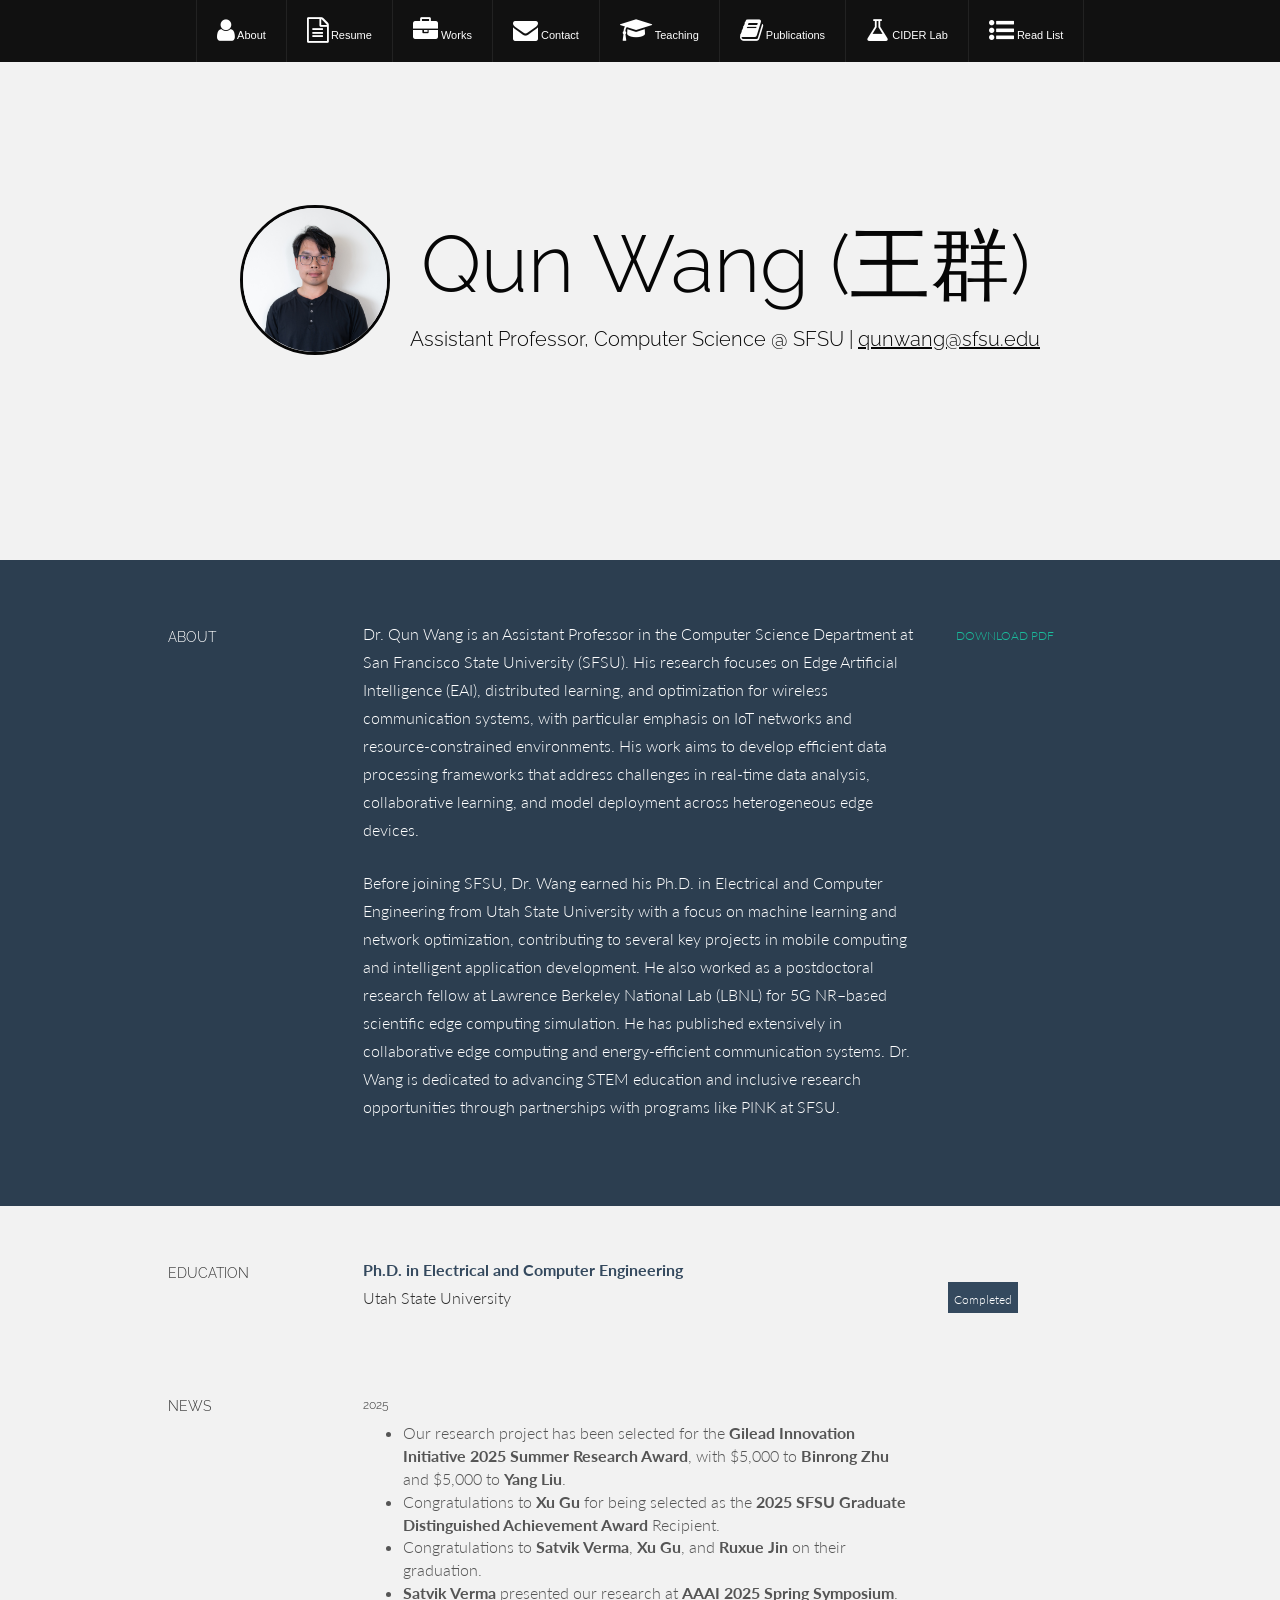
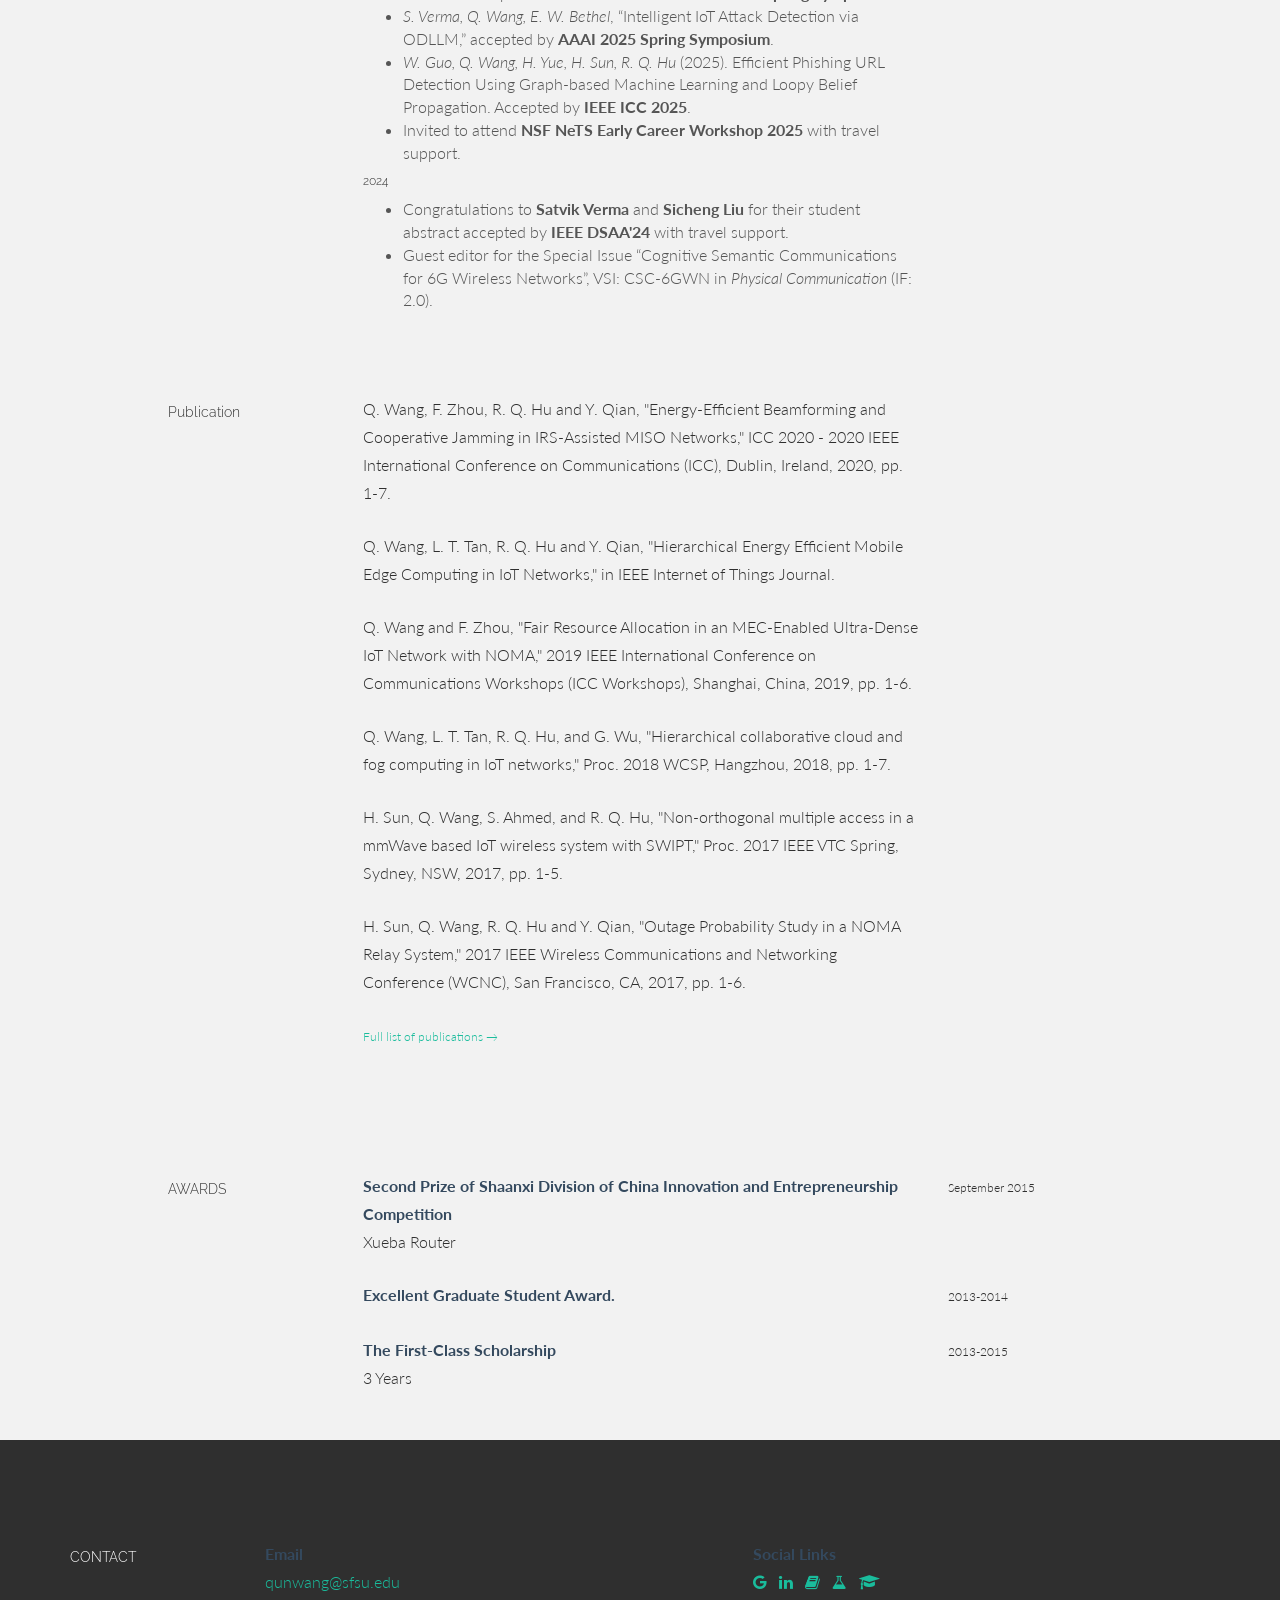
==== commit 386e89aa: "Add files via upload" ====
--- a/index.html
+++ b/index.html
@@ -33,15 +33,15 @@
         <div class="row">
           <div class="dropdown">
             <ul id="nav" class="nav">
-              <li class="menu-item"><a class="smothscroll" href="#about" title="About"><i class="fa fa-user"></i></a></li>
-              <li class="menu-item"><a class="smothscroll" href="#resume" title="Resume"><i class="fa fa-file-text-o"></i></a></li>
-              <li class="menu-item"><a class="smothscroll" href="#work" title="Works"><i class="fa fa-briefcase"></i></a></li>
-              <li class="menu-item"><a class="smothscroll" href="#contact" title="Contact"><i class="fa fa-envelope"></i></a></li>
-              <!-- Added page links (icons only to preserve layout) -->
-              <li class="menu-item"><a href="teaching.html" title="Teaching"><i class="fa fa-graduation-cap"></i></a></li>
-              <li class="menu-item"><a href="publications.html" title="Publications"><i class="fa fa-book"></i></a></li>
-              <li class="menu-item"><a href="cider-lab.html" title="SFSU CIDER Lab"><i class="fa fa-flask"></i></a></li>
-              <li class="menu-item"><a href="read-list.html" title="Read List"><i class="fa fa-list-ul"></i></a></li>
+              <li class="menu-item"><a class="smothscroll" href="#about" title="About"><i class="fa fa-user"></i> About</a></li>
+              <li class="menu-item"><a class="smothscroll" href="#resume" title="Resume"><i class="fa fa-file-text-o"></i> Resume</a></li>
+              <li class="menu-item"><a class="smothscroll" href="#work" title="Works"><i class="fa fa-briefcase"></i> Works</a></li>
+              <li class="menu-item"><a class="smothscroll" href="#contact" title="Contact"><i class="fa fa-envelope"></i> Contact</a></li>
+              <!-- Added page links with text labels -->
+              <li class="menu-item"><a href="teaching.html" title="Teaching"><i class="fa fa-graduation-cap"></i> Teaching</a></li>
+              <li class="menu-item"><a href="publications.html" title="Publications"><i class="fa fa-book"></i> Publications</a></li>
+              <li class="menu-item"><a href="cider-lab.html" title="SFSU CIDER Lab"><i class="fa fa-flask"></i> CIDER Lab</a></li>
+              <li class="menu-item"><a href="read-list.html" title="Read List"><i class="fa fa-list-ul"></i> Read List</a></li>
             </ul>
             <!--/ uL#nav -->
           </div>
@@ -63,8 +63,13 @@
     <div class="container">
       <div class="row centered">
         <div class="col-lg-12">
-          <h1><font color="#060606">Qun Wang (王群)</font></h1>
-          <h3><font color="#060606">Assistant Professor, Computer Science @ SFSU | <a style="color:#060606; text-decoration: underline;" href="mailto:qunwang@sfsu.edu">qunwang@sfsu.edu</a></font></h3>
+          <div style="display: flex; align-items: center; justify-content: center; gap: 20px; flex-wrap: wrap;">
+            <img src="img/DSC_9474.jpg" alt="Qun Wang" style="width: 150px; height: 150px; border-radius: 50%; object-fit: cover; border: 3px solid #060606;">
+            <div>
+              <h1><font color="#060606">Qun Wang (王群)</font></h1>
+              <h3><font color="#060606">Assistant Professor, Computer Science @ SFSU | <a style="color:#060606; text-decoration: underline;" href="mailto:qunwang@sfsu.edu">qunwang@sfsu.edu</a></font></h3>
+            </div>
+          </div>
         </div>
         <!--/.col-lg-12 -->
       </div>
@@ -226,7 +231,7 @@
   </div>
 
   <!--SKILLS DESCRIPTION (unchanged) -->
-  <div id="skillswrap">
+  <!-- <div id="skillswrap">
     <div class="container">
       <div class="row">
         <div class="col-lg-2 col-lg-offset-1">
@@ -249,10 +254,10 @@
         </div>
       </div>
       <!--/.row -->
-      <br>
+      <!--br>
     </div>
     <!--/.container -->
-  </div>
+  <!--/div> -->
   <!--/ #skillswrap -->
 
 
--- a/css/style.css
+++ b/css/style.css
@@ -149,7 +149,7 @@
 /* Header Wrap */
 
 #headerwrap {
-  background: url(../img/header-bg.jpg) no-repeat center top;
+  background: none;
   margin-top: 60px;
   padding-top: 140px;
   text-align: center;
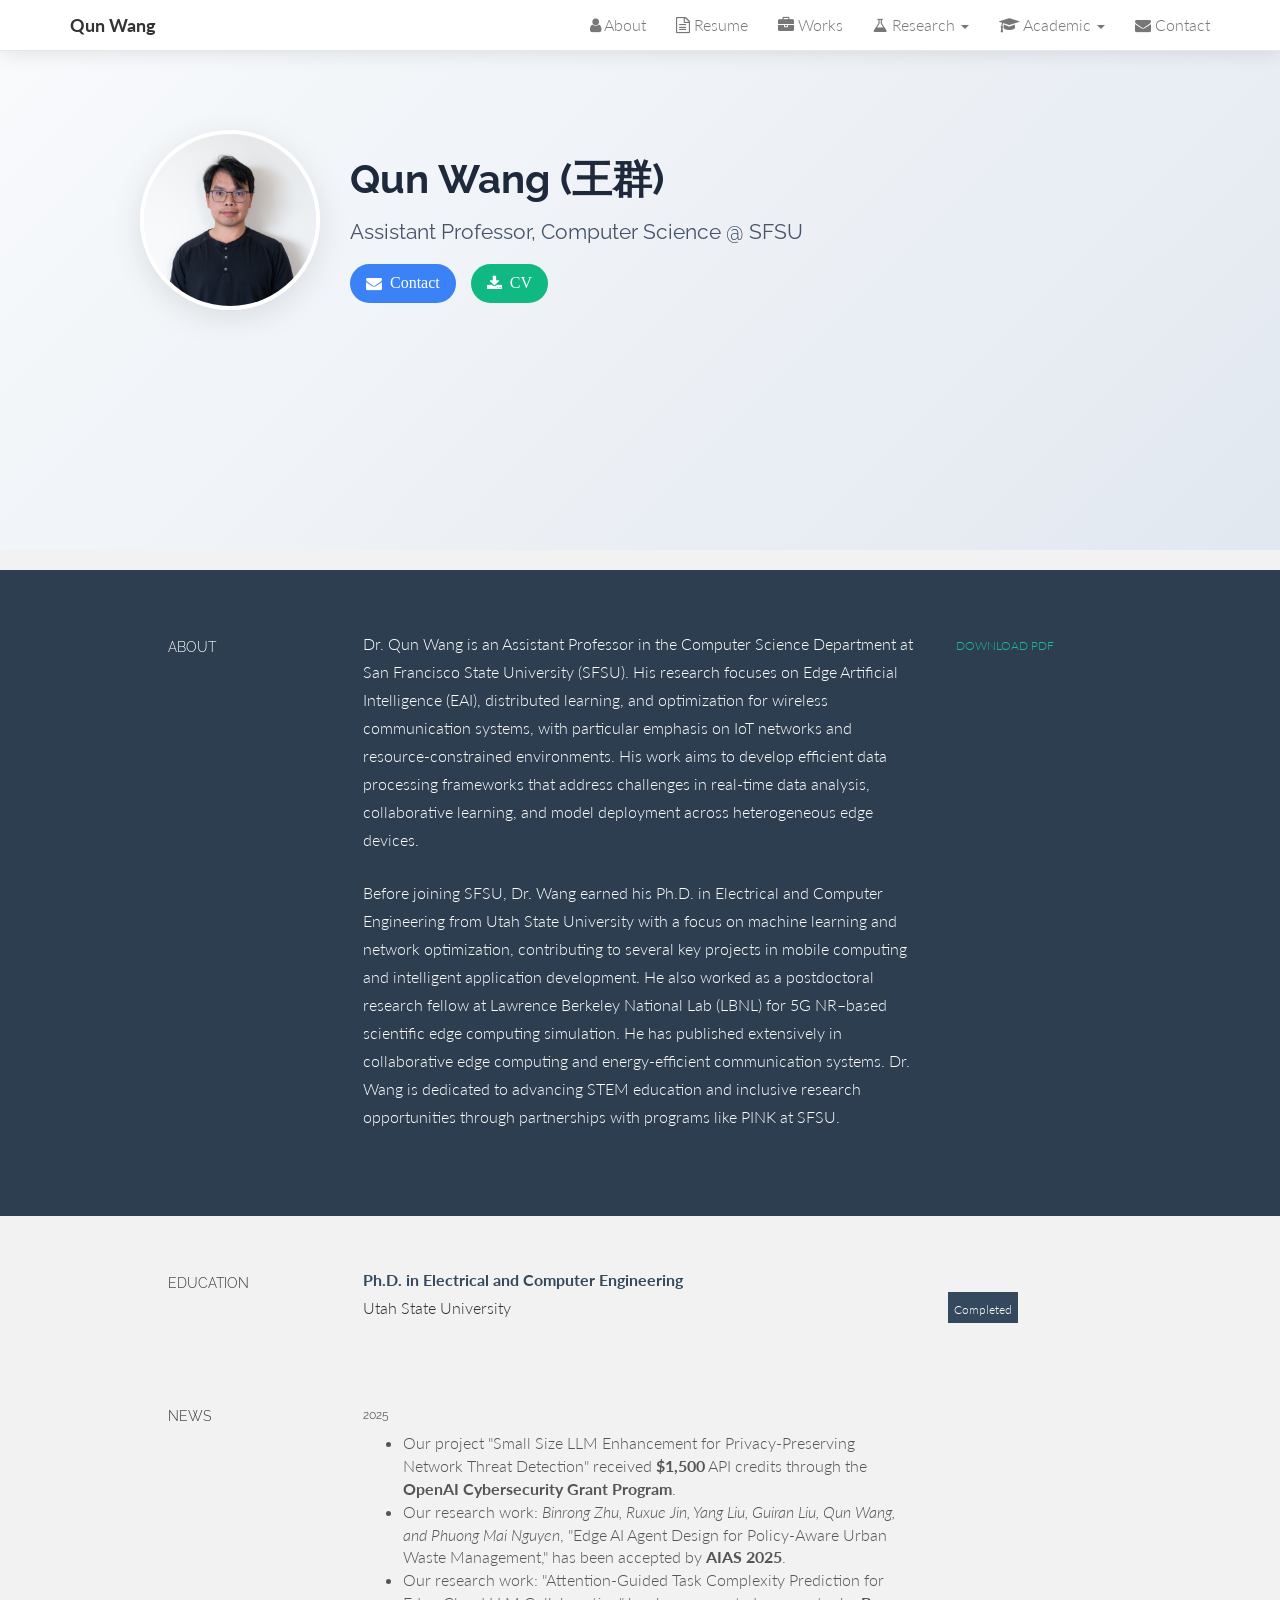
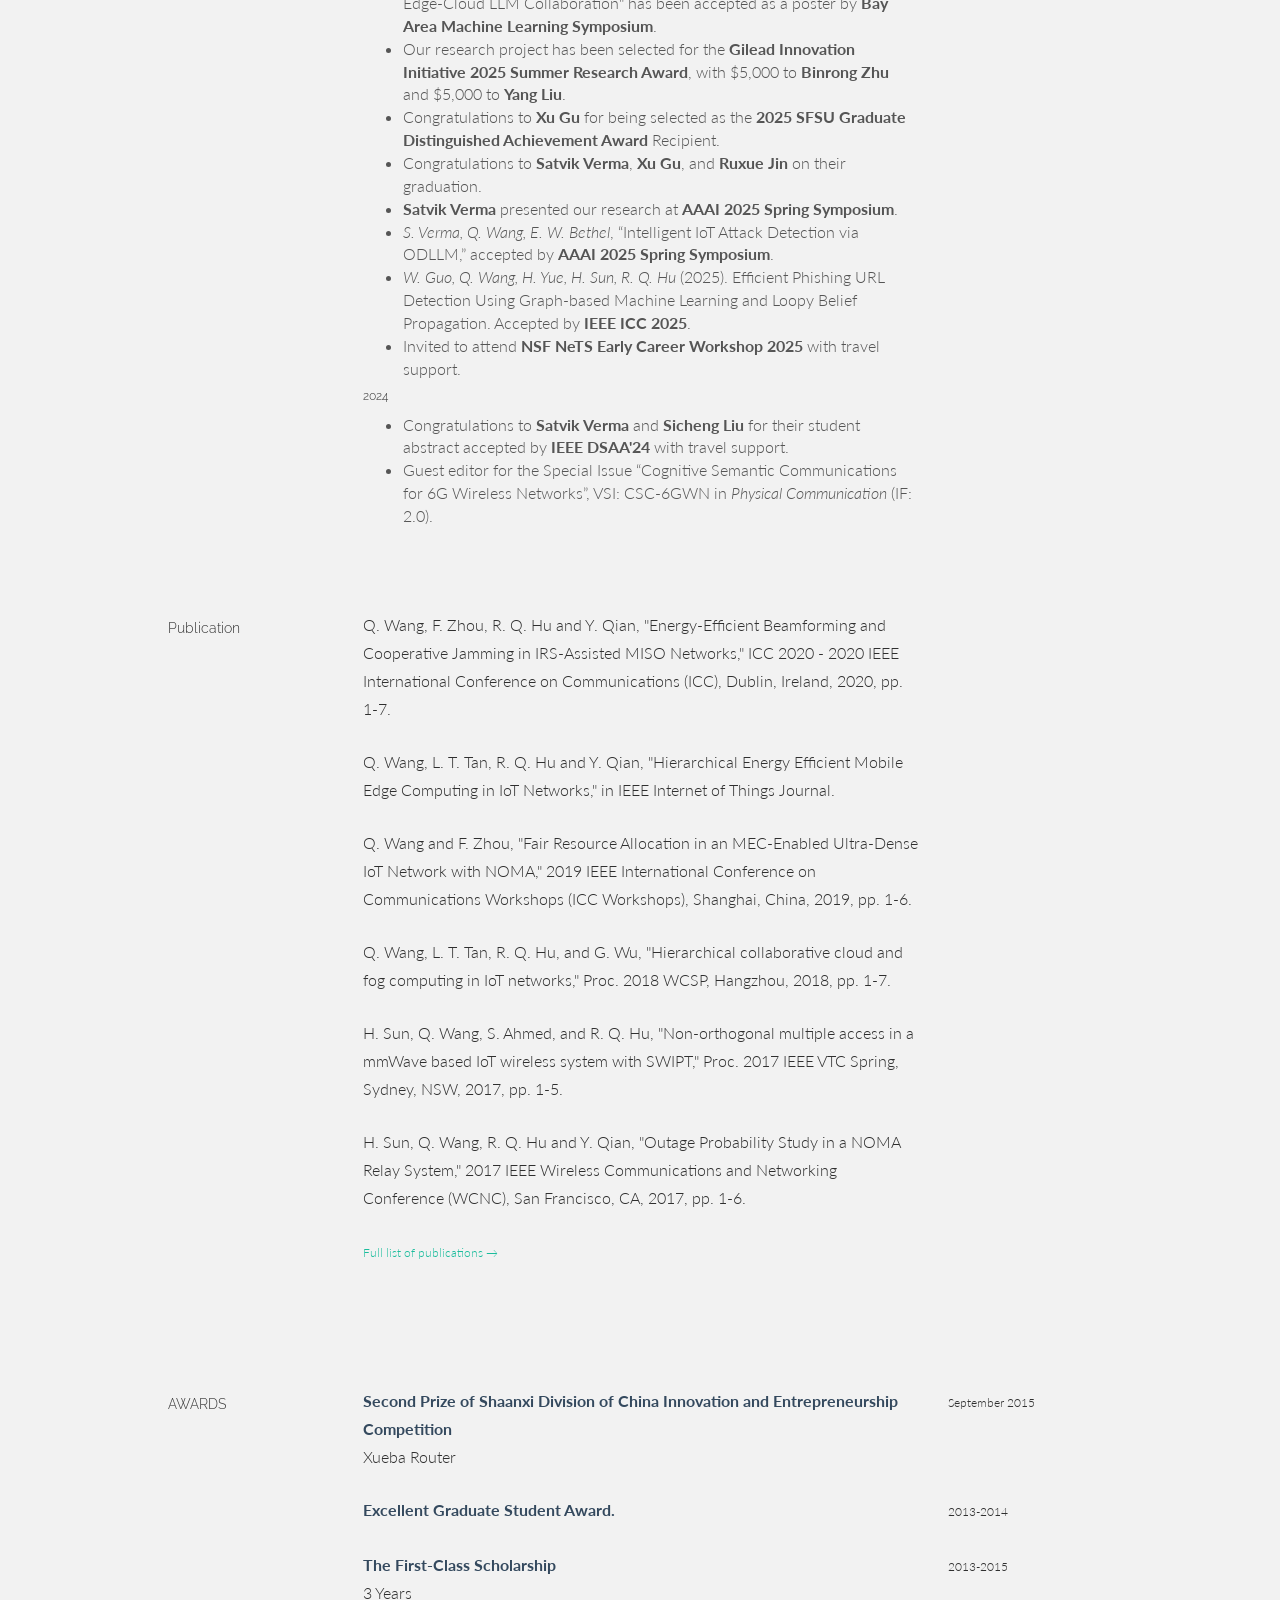
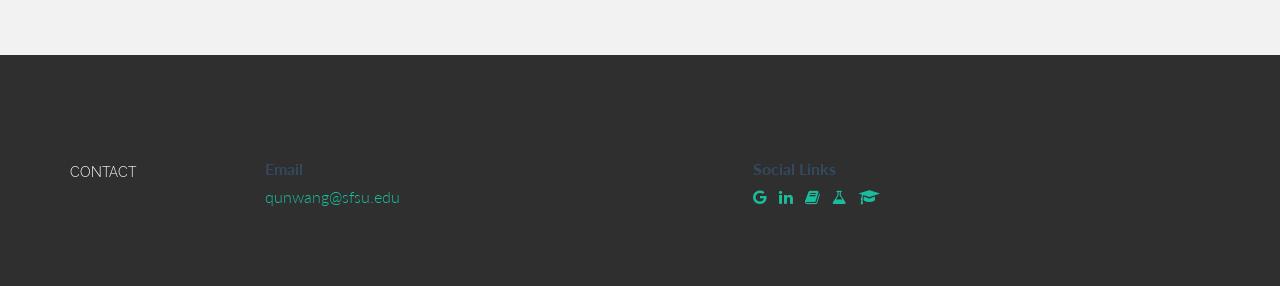
==== commit d942537e: "优化网站布局和导航：现代化设计更新 - 创建动态下拉菜单导航，替换原有大导航 - 为所有页面添加现代化headerwrap设计 - 优化页面间距和布局，参考crii.html风格 - 添加新图片资源到" ====
--- a/index.html
+++ b/index.html
@@ -22,62 +22,85 @@
 
   <!-- Main Stylesheet File -->
   <link href="css/style.css" rel="stylesheet">
+  <style>
+    #headerwrap {
+      margin-bottom: 0 !important;
+      padding-bottom: 20px !important;
+    }
+    section#about {
+      margin-top: 0 !important;
+      padding-top: 20px !important;
+    }
+  </style>
 
 </head>
 
-<body data-spy="scroll" data-offset="64" data-target="#section-topbar">
-
-  <div id="section-topbar">
-    <div id="topbar-inner">
-      <div class="container">
-        <div class="row">
-          <div class="dropdown">
-            <ul id="nav" class="nav">
-              <li class="menu-item"><a class="smothscroll" href="#about" title="About"><i class="fa fa-user"></i> About</a></li>
-              <li class="menu-item"><a class="smothscroll" href="#resume" title="Resume"><i class="fa fa-file-text-o"></i> Resume</a></li>
-              <li class="menu-item"><a class="smothscroll" href="#work" title="Works"><i class="fa fa-briefcase"></i> Works</a></li>
-              <li class="menu-item"><a class="smothscroll" href="#contact" title="Contact"><i class="fa fa-envelope"></i> Contact</a></li>
-              <!-- Added page links with text labels -->
-              <li class="menu-item"><a href="teaching.html" title="Teaching"><i class="fa fa-graduation-cap"></i> Teaching</a></li>
-              <li class="menu-item"><a href="publications.html" title="Publications"><i class="fa fa-book"></i> Publications</a></li>
-              <li class="menu-item"><a href="cider-lab.html" title="SFSU CIDER Lab"><i class="fa fa-flask"></i> CIDER Lab</a></li>
-              <li class="menu-item"><a href="read-list.html" title="Read List"><i class="fa fa-list-ul"></i> Read List</a></li>
+<body data-spy="scroll" data-offset="64" data-target=".navbar">
+
+  <nav class="navbar navbar-default navbar-fixed-top" style="background: rgba(255,255,255,0.95); backdrop-filter: blur(10px); box-shadow: 0 2px 20px rgba(0,0,0,0.1);">
+    <div class="container">
+      <div class="navbar-header">
+        <button type="button" class="navbar-toggle collapsed" data-toggle="collapse" data-target="#navbar-collapse" aria-expanded="false">
+          <span class="sr-only">Toggle navigation</span>
+          <span class="icon-bar"></span>
+          <span class="icon-bar"></span>
+          <span class="icon-bar"></span>
+        </button>
+        <a class="navbar-brand" href="#about" style="font-weight: bold; color: #333;">Qun Wang</a>
+      </div>
+      <div class="collapse navbar-collapse" id="navbar-collapse">
+        <ul class="nav navbar-nav navbar-right">
+          <li><a class="smothscroll" href="#about"><i class="fa fa-user"></i> About</a></li>
+          <li><a class="smothscroll" href="#resume"><i class="fa fa-file-text-o"></i> Resume</a></li>
+          <li><a class="smothscroll" href="#work"><i class="fa fa-briefcase"></i> Works</a></li>
+          <li class="dropdown">
+            <a href="#" class="dropdown-toggle" data-toggle="dropdown" role="button" aria-haspopup="true" aria-expanded="false">
+              <i class="fa fa-flask"></i> Research <span class="caret"></span>
+            </a>
+            <ul class="dropdown-menu">
+              <li><a href="cider-lab.html"><i class="fa fa-flask"></i> CIDER Lab</a></li>
+              <li><a href="crii.html"><i class="fa fa-cogs"></i> CRII Project</a></li>
+              <li><a href="publications.html"><i class="fa fa-book"></i> Publications</a></li>
             </ul>
-            <!--/ uL#nav -->
-          </div>
-          <!-- /.dropdown -->
-
-          <div class="clear"></div>
-        </div>
-        <!--/.row -->
-      </div>
-      <!--/.container -->
-
-      <div class="clear"></div>
-    </div>
-    <!--/ #topbar-inner -->
-  </div>
-  <!--/ #section-topbar -->
-
-  <div id="headerwrap">
+          </li>
+          <li class="dropdown">
+            <a href="#" class="dropdown-toggle" data-toggle="dropdown" role="button" aria-haspopup="true" aria-expanded="false">
+              <i class="fa fa-graduation-cap"></i> Academic <span class="caret"></span>
+            </a>
+            <ul class="dropdown-menu">
+              <li><a href="teaching.html"><i class="fa fa-graduation-cap"></i> Teaching</a></li>
+              <li><a href="read-list.html"><i class="fa fa-list-ul"></i> Read List</a></li>
+            </ul>
+          </li>
+          <li><a class="smothscroll" href="#contact"><i class="fa fa-envelope"></i> Contact</a></li>
+        </ul>
+      </div>
+    </div>
+  </nav>
+
+  <div id="headerwrap" style="background: linear-gradient(135deg, #f8fafc 0%, #e2e8f0 100%); padding: 80px 0 60px; margin-top: 50px;">
     <div class="container">
       <div class="row centered">
         <div class="col-lg-12">
-          <div style="display: flex; align-items: center; justify-content: center; gap: 20px; flex-wrap: wrap;">
-            <img src="img/DSC_9474.jpg" alt="Qun Wang" style="width: 150px; height: 150px; border-radius: 50%; object-fit: cover; border: 3px solid #060606;">
-            <div>
-              <h1><font color="#060606">Qun Wang (王群)</font></h1>
-              <h3><font color="#060606">Assistant Professor, Computer Science @ SFSU | <a style="color:#060606; text-decoration: underline;" href="mailto:qunwang@sfsu.edu">qunwang@sfsu.edu</a></font></h3>
+          <div style="display: flex; align-items: center; justify-content: center; gap: 30px; flex-wrap: wrap; max-width: 1000px; margin: 0 auto;">
+            <img src="img/DSC_9474.jpg" alt="Qun Wang" style="width: 180px; height: 180px; border-radius: 50%; object-fit: cover; border: 4px solid #fff; box-shadow: 0 8px 32px rgba(0,0,0,0.1);">
+            <div style="text-align: left; flex: 1; min-width: 300px;">
+              <h1 style="color: #1e293b; font-size: 2.5em; font-weight: 700; margin-bottom: 10px;">Qun Wang (王群)</h1>
+              <h3 style="color: #475569; font-size: 1.3em; font-weight: 400; margin-bottom: 20px;">Assistant Professor, Computer Science @ SFSU</h3>
+              <div style="display: flex; gap: 15px; flex-wrap: wrap;">
+                <a href="mailto:qunwang@sfsu.edu" style="display: inline-flex; align-items: center; gap: 8px; padding: 8px 16px; background: #3b82f6; color: white; text-decoration: none; border-radius: 25px; font-weight: 500; transition: all 0.3s ease;">
+                  <i class="fa fa-envelope"></i> Contact
+                </a>
+                <a href="Qun_Wang.pdf" style="display: inline-flex; align-items: center; gap: 8px; padding: 8px 16px; background: #10b981; color: white; text-decoration: none; border-radius: 25px; font-weight: 500; transition: all 0.3s ease;">
+                  <i class="fa fa-download"></i> CV
+                </a>
+              </div>
             </div>
           </div>
         </div>
-        <!--/.col-lg-12 -->
-      </div>
-      <!--/.row -->
-    </div>
-    <!--/.container -->
+      </div>
+    </div>
   </div>
-  <!--/.#headerwrap -->
 
 
   <section id="about" name="about">
@@ -145,6 +168,9 @@
       <div class="col-lg-6">
         <h6>2025</h6>
         <ul>
+          <li>Our project "Small Size LLM Enhancement for Privacy-Preserving Network Threat Detection" received <b>$1,500</b> API credits through the <b>OpenAI Cybersecurity Grant Program</b>.</li>
+          <li>Our research work: <i>Binrong Zhu, Ruxue Jin, Yang Liu, Guiran Liu, Qun Wang, and Phuong Mai Nguyen</i>, "Edge AI Agent Design for Policy-Aware Urban Waste Management," has been accepted by <b>AIAS 2025</b>.</li>
+          <li>Our research work: "Attention-Guided Task Complexity Prediction for Edge-Cloud LLM Collaboration" has been accepted as a poster by <b>Bay Area Machine Learning Symposium</b>.</li>
           <li>Our research project has been selected for the <b>Gilead Innovation Initiative 2025 Summer Research Award</b>, with $5,000 to <b>Binrong Zhu</b> and $5,000 to <b>Yang Liu</b>.</li>
           <li>Congratulations to <b>Xu Gu</b> for being selected as the <b>2025 SFSU Graduate Distinguished Achievement Award</b> Recipient.</li>
           <li>Congratulations to <b>Satvik Verma</b>, <b>Xu Gu</b>, and <b>Ruxue Jin</b> on their graduation.</li>
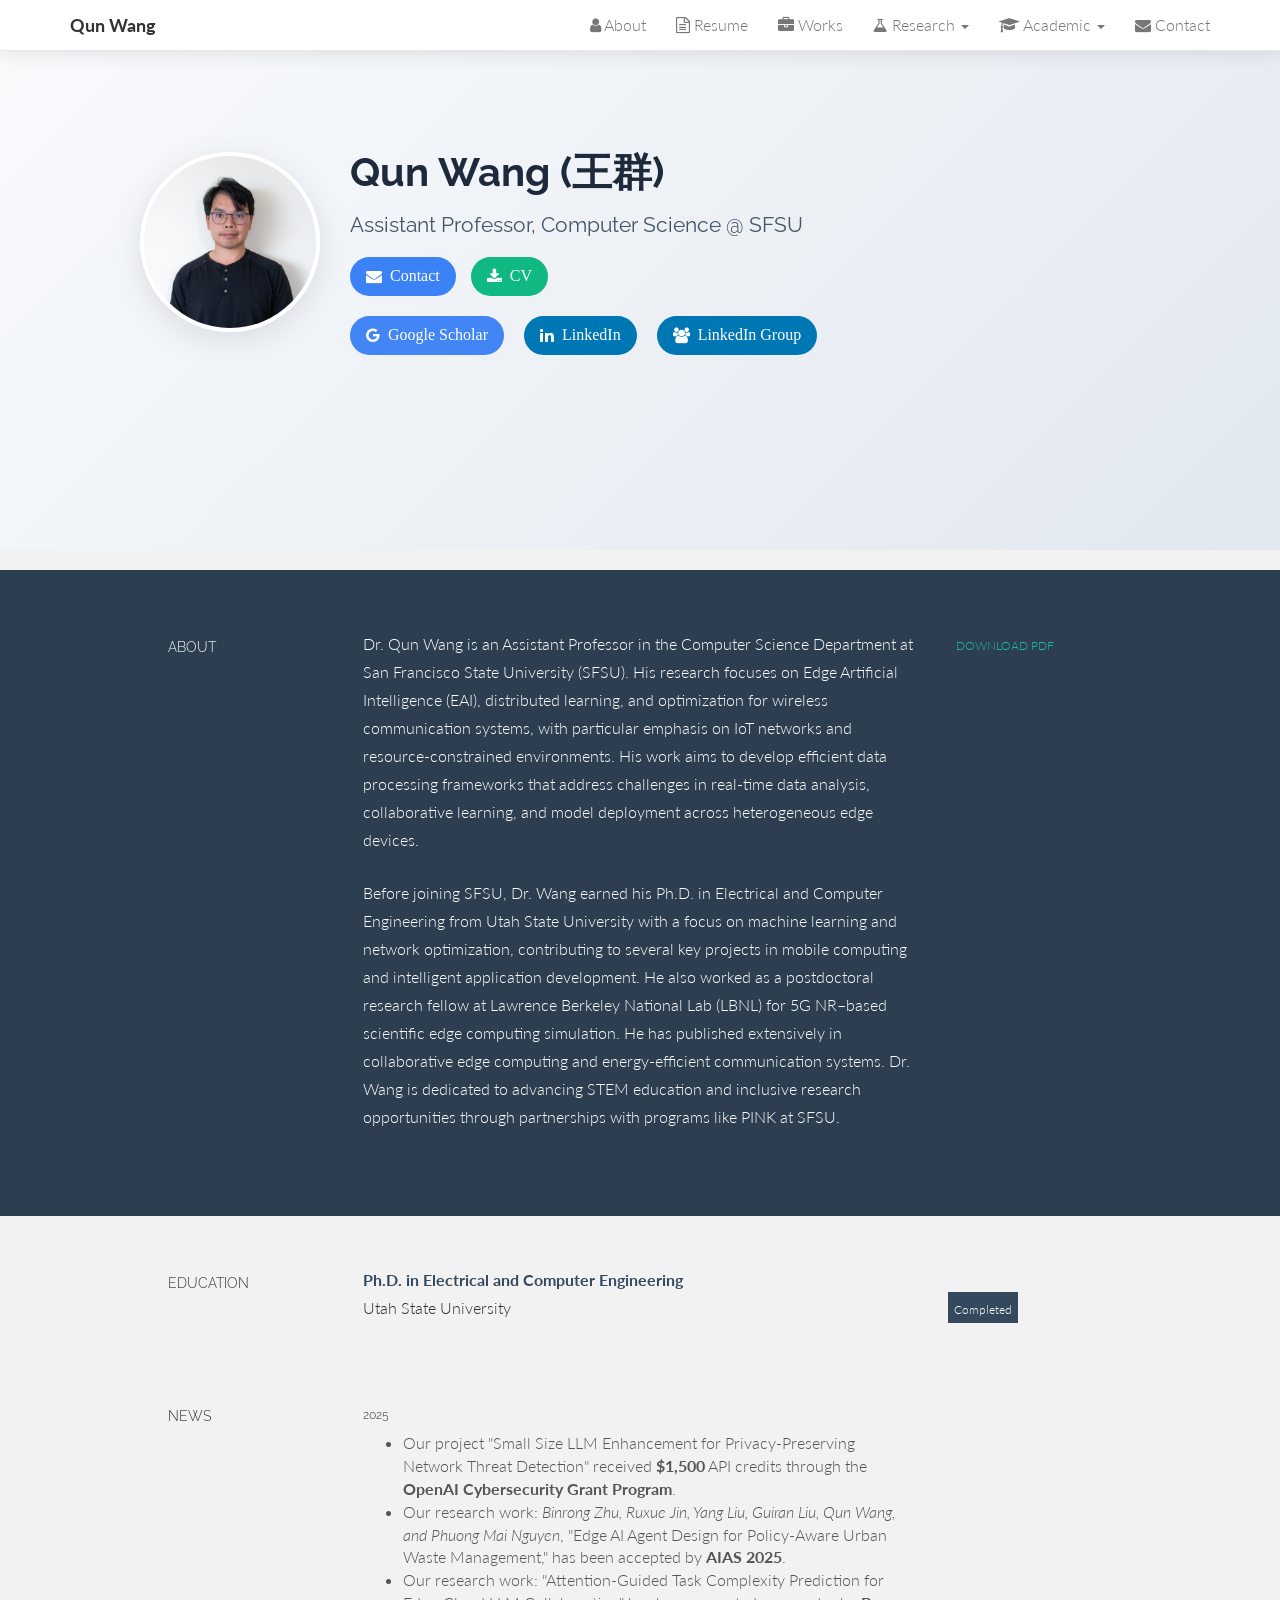
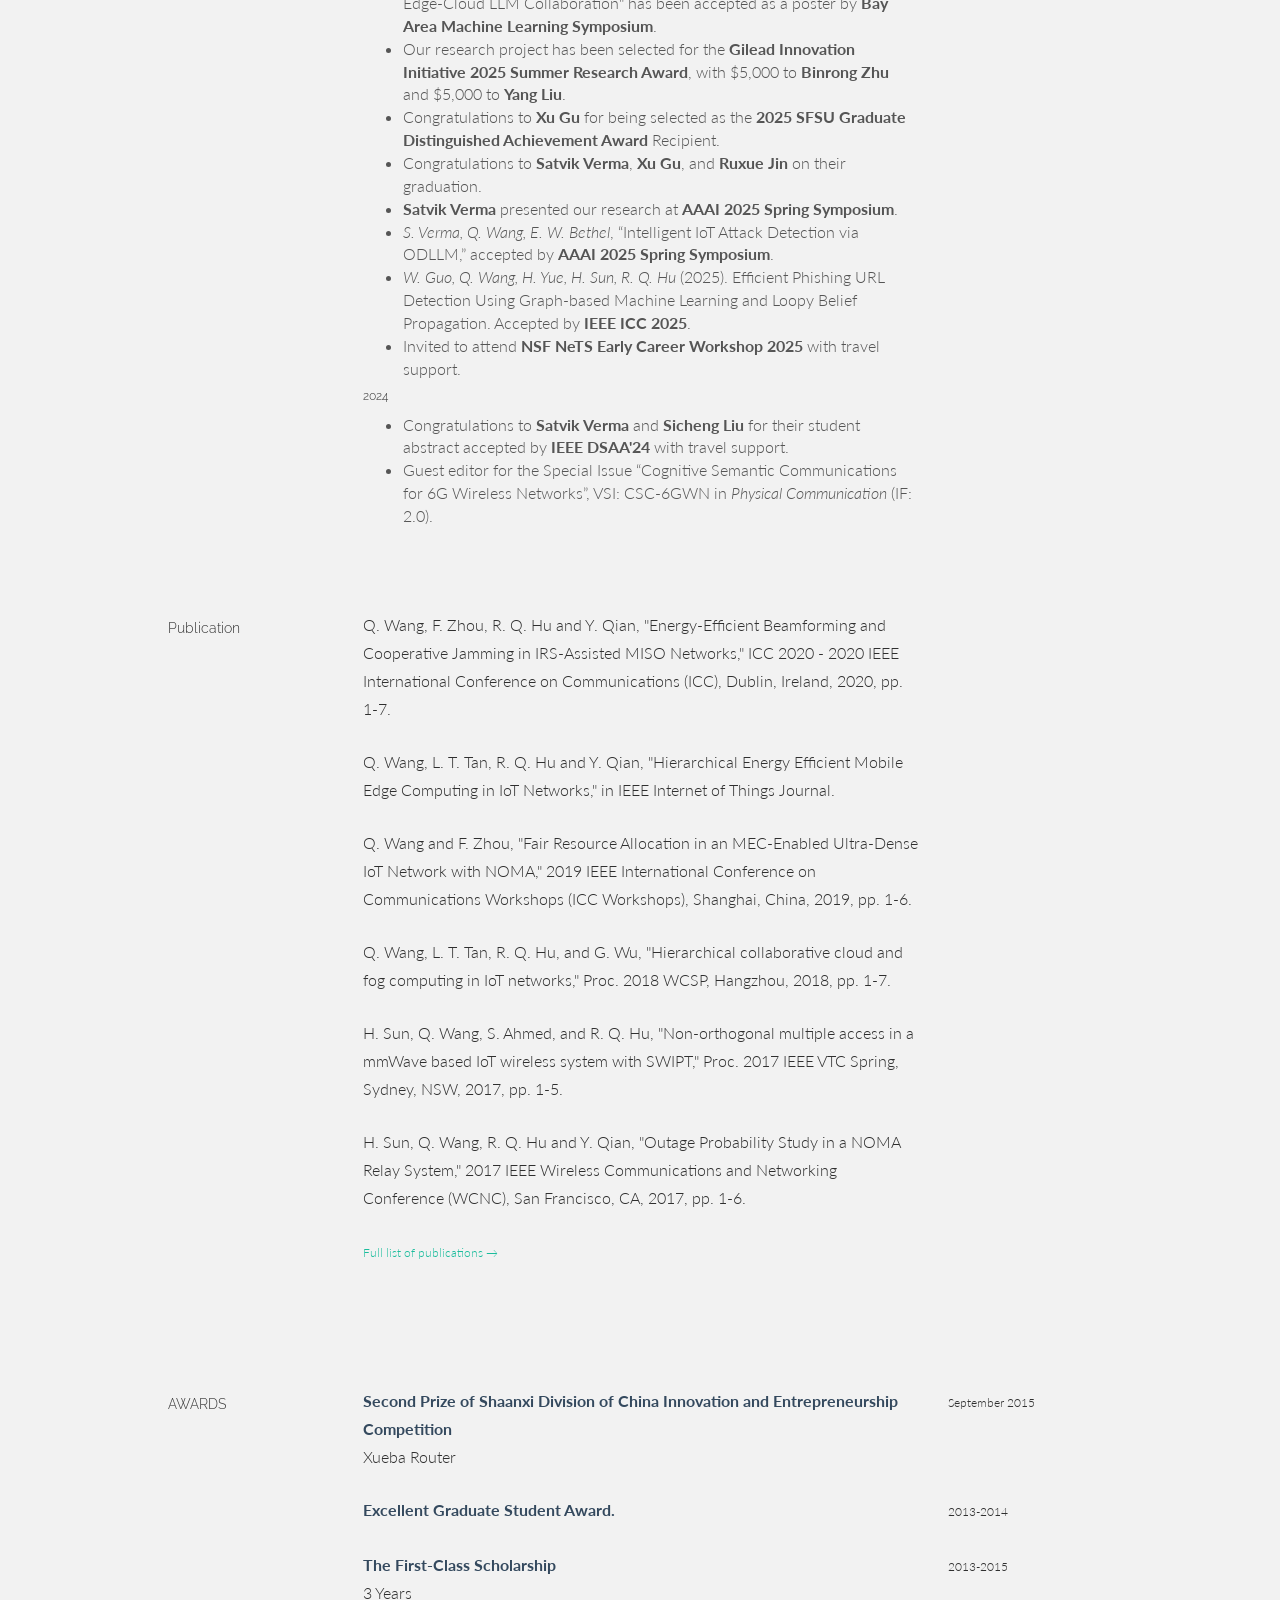
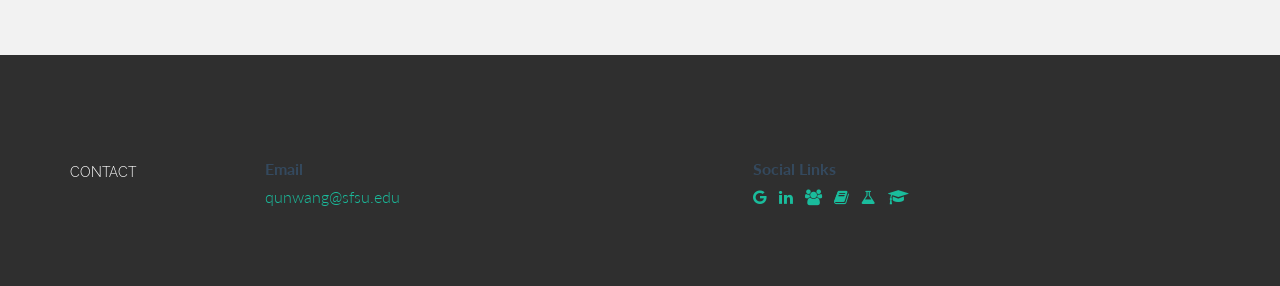
==== commit f56bd98b: "更新个人网站：添加LinkedIn和Google Scholar链接，更新其他页面内容" ====
--- a/index.html
+++ b/index.html
@@ -87,12 +87,23 @@
             <div style="text-align: left; flex: 1; min-width: 300px;">
               <h1 style="color: #1e293b; font-size: 2.5em; font-weight: 700; margin-bottom: 10px;">Qun Wang (王群)</h1>
               <h3 style="color: #475569; font-size: 1.3em; font-weight: 400; margin-bottom: 20px;">Assistant Professor, Computer Science @ SFSU</h3>
-              <div style="display: flex; gap: 15px; flex-wrap: wrap;">
+              <div style="display: flex; gap: 15px; flex-wrap: wrap; margin-bottom: 20px;">
                 <a href="mailto:qunwang@sfsu.edu" style="display: inline-flex; align-items: center; gap: 8px; padding: 8px 16px; background: #3b82f6; color: white; text-decoration: none; border-radius: 25px; font-weight: 500; transition: all 0.3s ease;">
                   <i class="fa fa-envelope"></i> Contact
                 </a>
                 <a href="Qun_Wang.pdf" style="display: inline-flex; align-items: center; gap: 8px; padding: 8px 16px; background: #10b981; color: white; text-decoration: none; border-radius: 25px; font-weight: 500; transition: all 0.3s ease;">
                   <i class="fa fa-download"></i> CV
+                </a>
+              </div>
+              <div style="display: flex; gap: 20px; flex-wrap: wrap;">
+                <a href="https://scholar.google.com/citations?user=i2WquFgAAAAJ&hl=en" target="_blank" style="display: inline-flex; align-items: center; gap: 8px; padding: 8px 16px; background: #4285f4; color: white; text-decoration: none; border-radius: 25px; font-weight: 500; transition: all 0.3s ease;" title="Google Scholar">
+                  <i class="fa fa-google"></i> Google Scholar
+                </a>
+                <a href="https://www.linkedin.com/in/qun-wang-claud/" target="_blank" style="display: inline-flex; align-items: center; gap: 8px; padding: 8px 16px; background: #0077b5; color: white; text-decoration: none; border-radius: 25px; font-weight: 500; transition: all 0.3s ease;" title="LinkedIn Profile">
+                  <i class="fa fa-linkedin"></i> LinkedIn
+                </a>
+                <a href="https://www.linkedin.com/groups/14784164/" target="_blank" style="display: inline-flex; align-items: center; gap: 8px; padding: 8px 16px; background: #0077b5; color: white; text-decoration: none; border-radius: 25px; font-weight: 500; transition: all 0.3s ease;" title="LinkedIn Group">
+                  <i class="fa fa-users"></i> LinkedIn Group
                 </a>
               </div>
             </div>
@@ -304,9 +315,10 @@
           <div class="col-lg-5">
             <p>
               <t>Social Links</t><br/>
-              <a href="https://scholar.google.com/citations?user=i2WquFgAAAAJ&hl=en"><i class="fa fa-google"></i></a>
-              <a href="https://www.linkedin.com/in/qun-wang-a42ba9116/"><i class="fa fa-linkedin"></i></a>
-              <a href="https://www.researchgate.net/profile/Qun_Wang50"><i class="fa fa-book"></i></a>
+              <a href="https://scholar.google.com/citations?user=i2WquFgAAAAJ&hl=en" target="_blank" title="Google Scholar"><i class="fa fa-google"></i></a>
+              <a href="https://www.linkedin.com/in/qun-wang-claud/" target="_blank" title="LinkedIn Profile"><i class="fa fa-linkedin"></i></a>
+              <a href="https://www.linkedin.com/groups/14784164/" target="_blank" title="LinkedIn Group"><i class="fa fa-users"></i></a>
+              <a href="https://www.researchgate.net/profile/Qun_Wang50" target="_blank" title="ResearchGate"><i class="fa fa-book"></i></a>
               <a href="cider-lab.html" title="SFSU CIDER Lab"><i class="fa fa-flask"></i></a>
               <a href="teaching.html" title="Teaching"><i class="fa fa-graduation-cap"></i></a>
             </p>
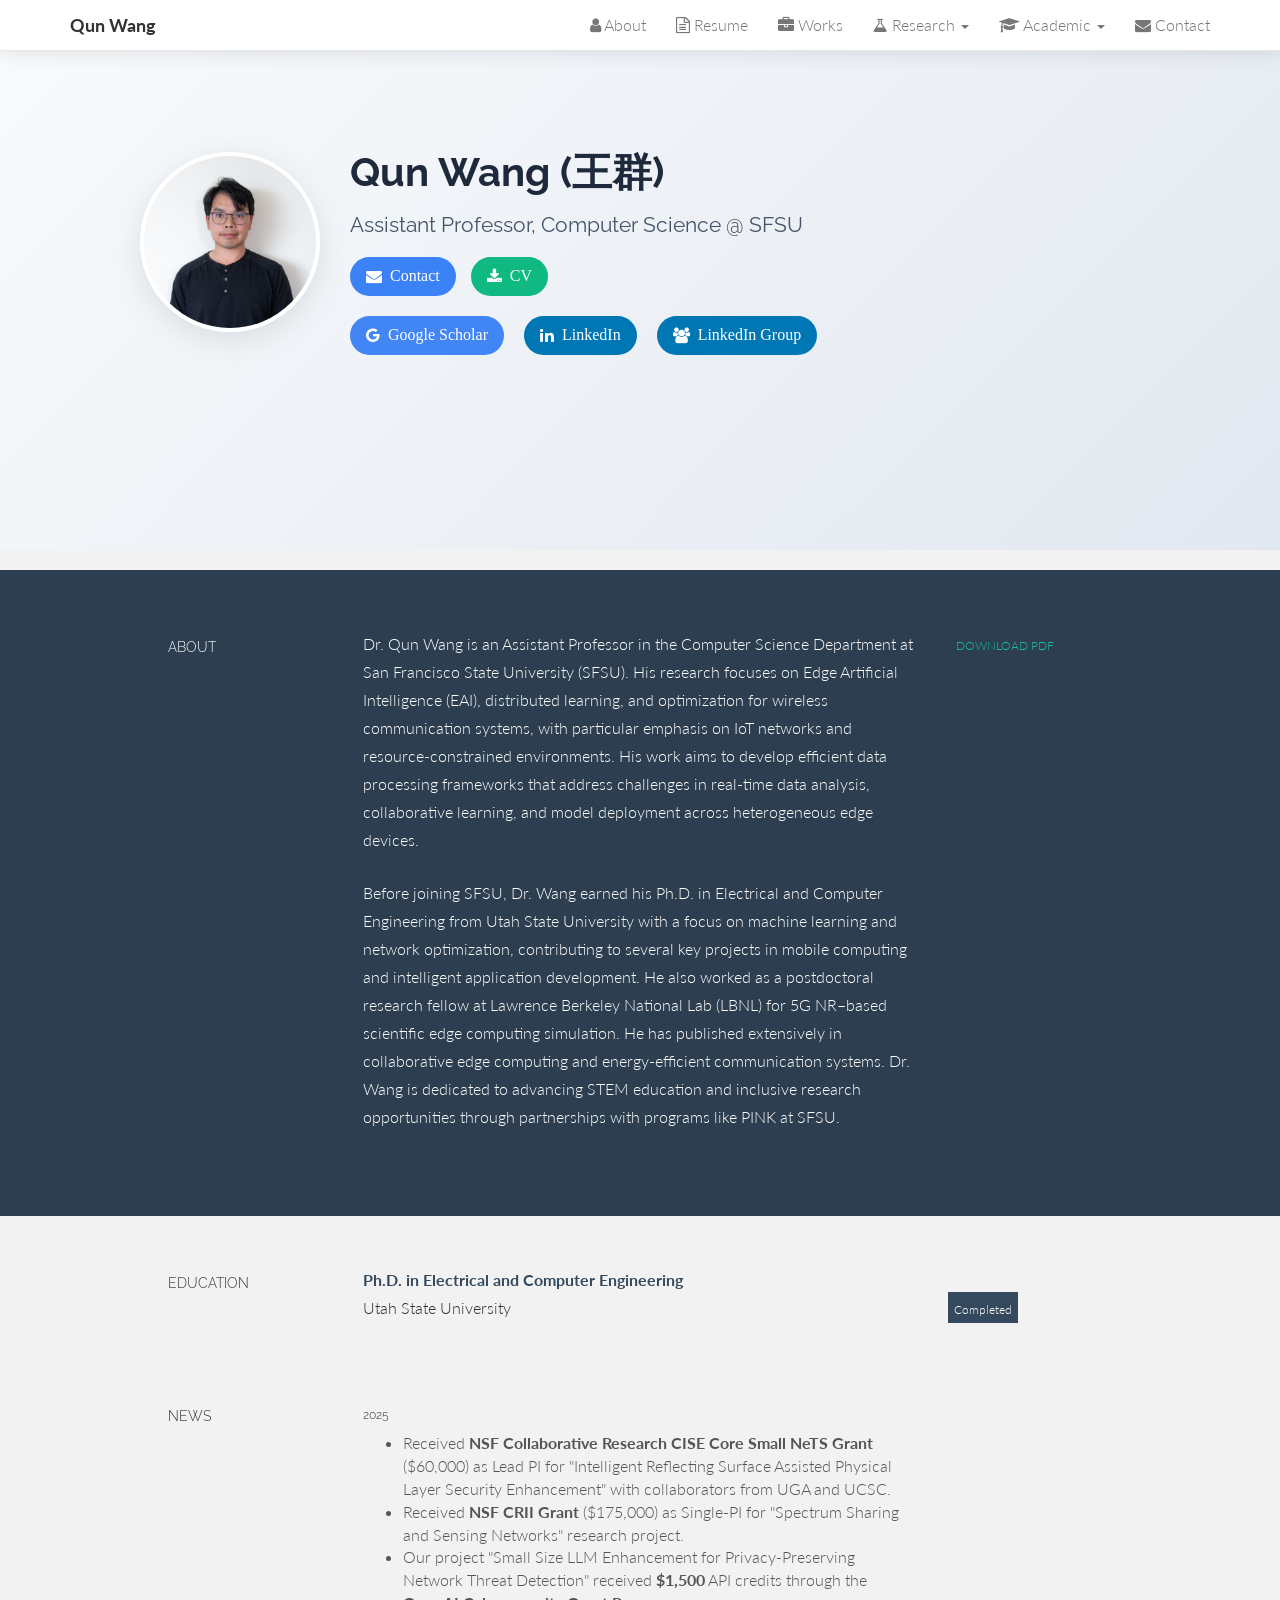
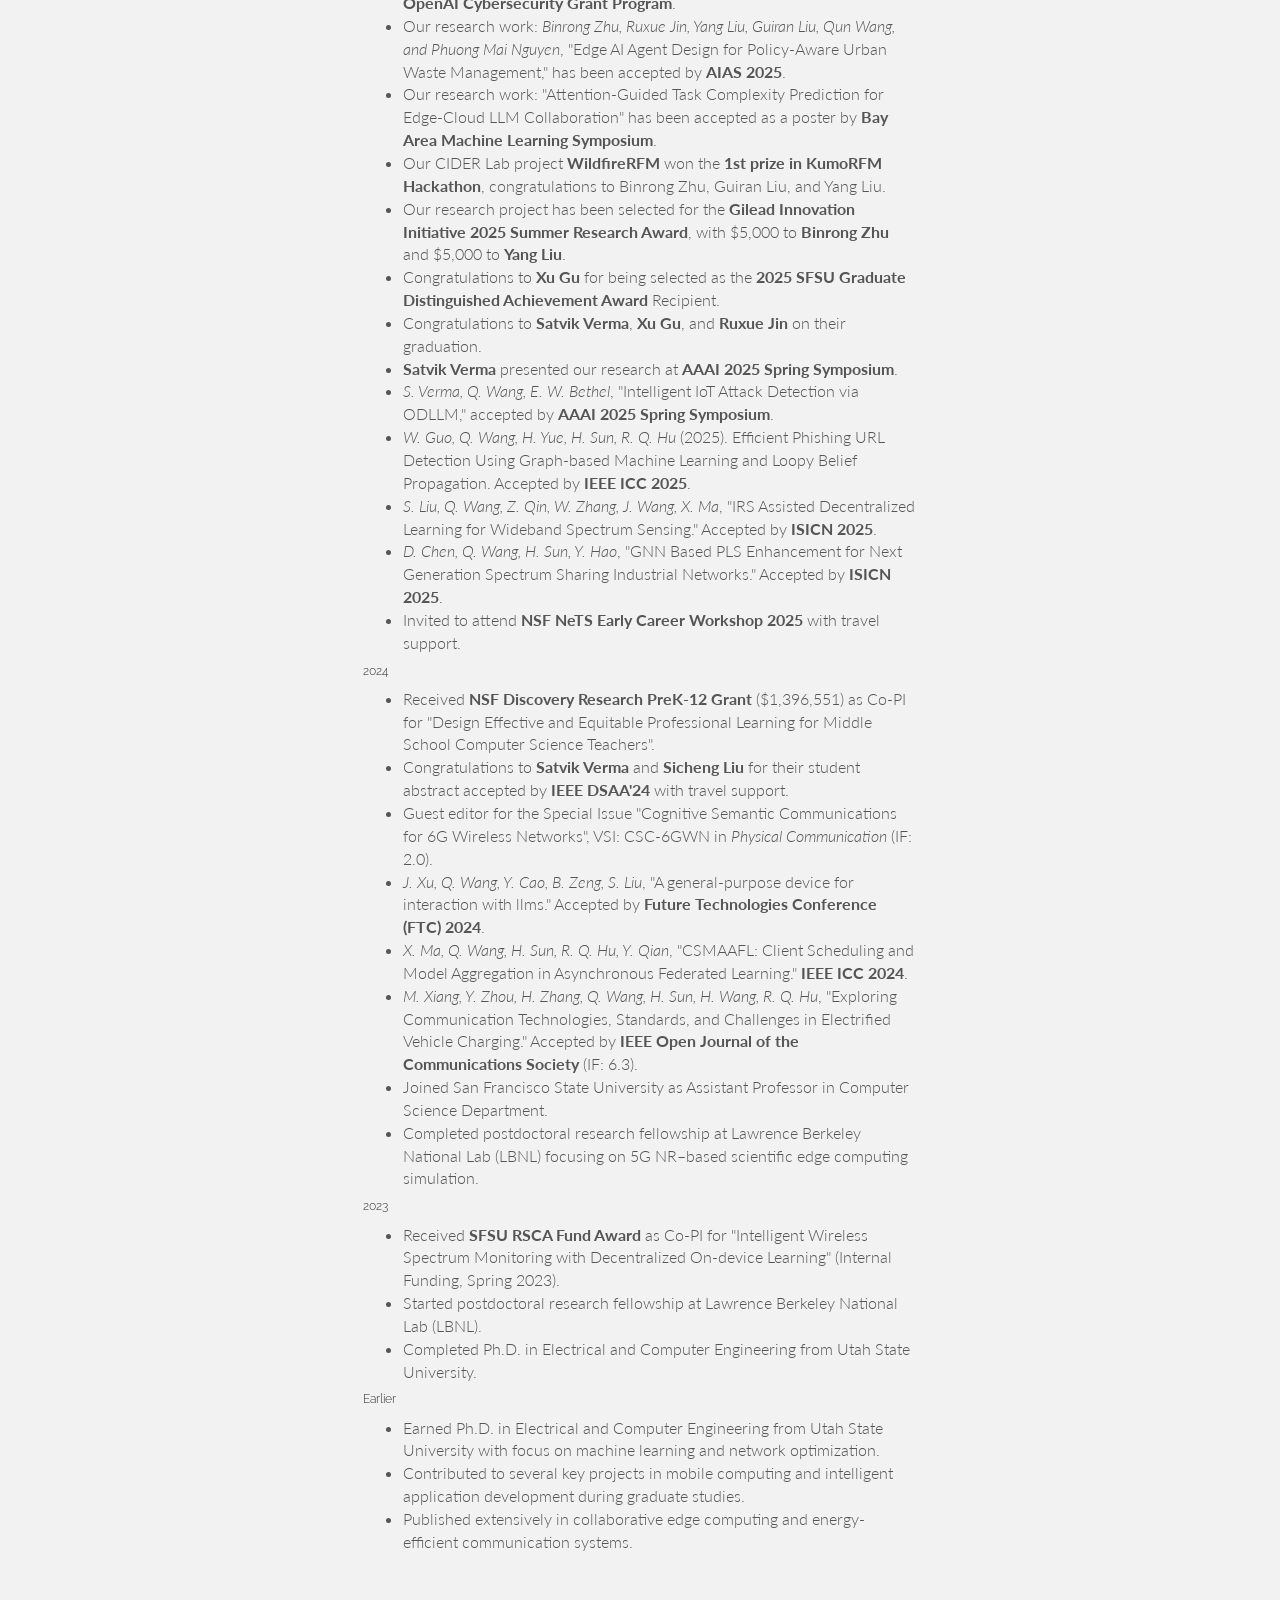
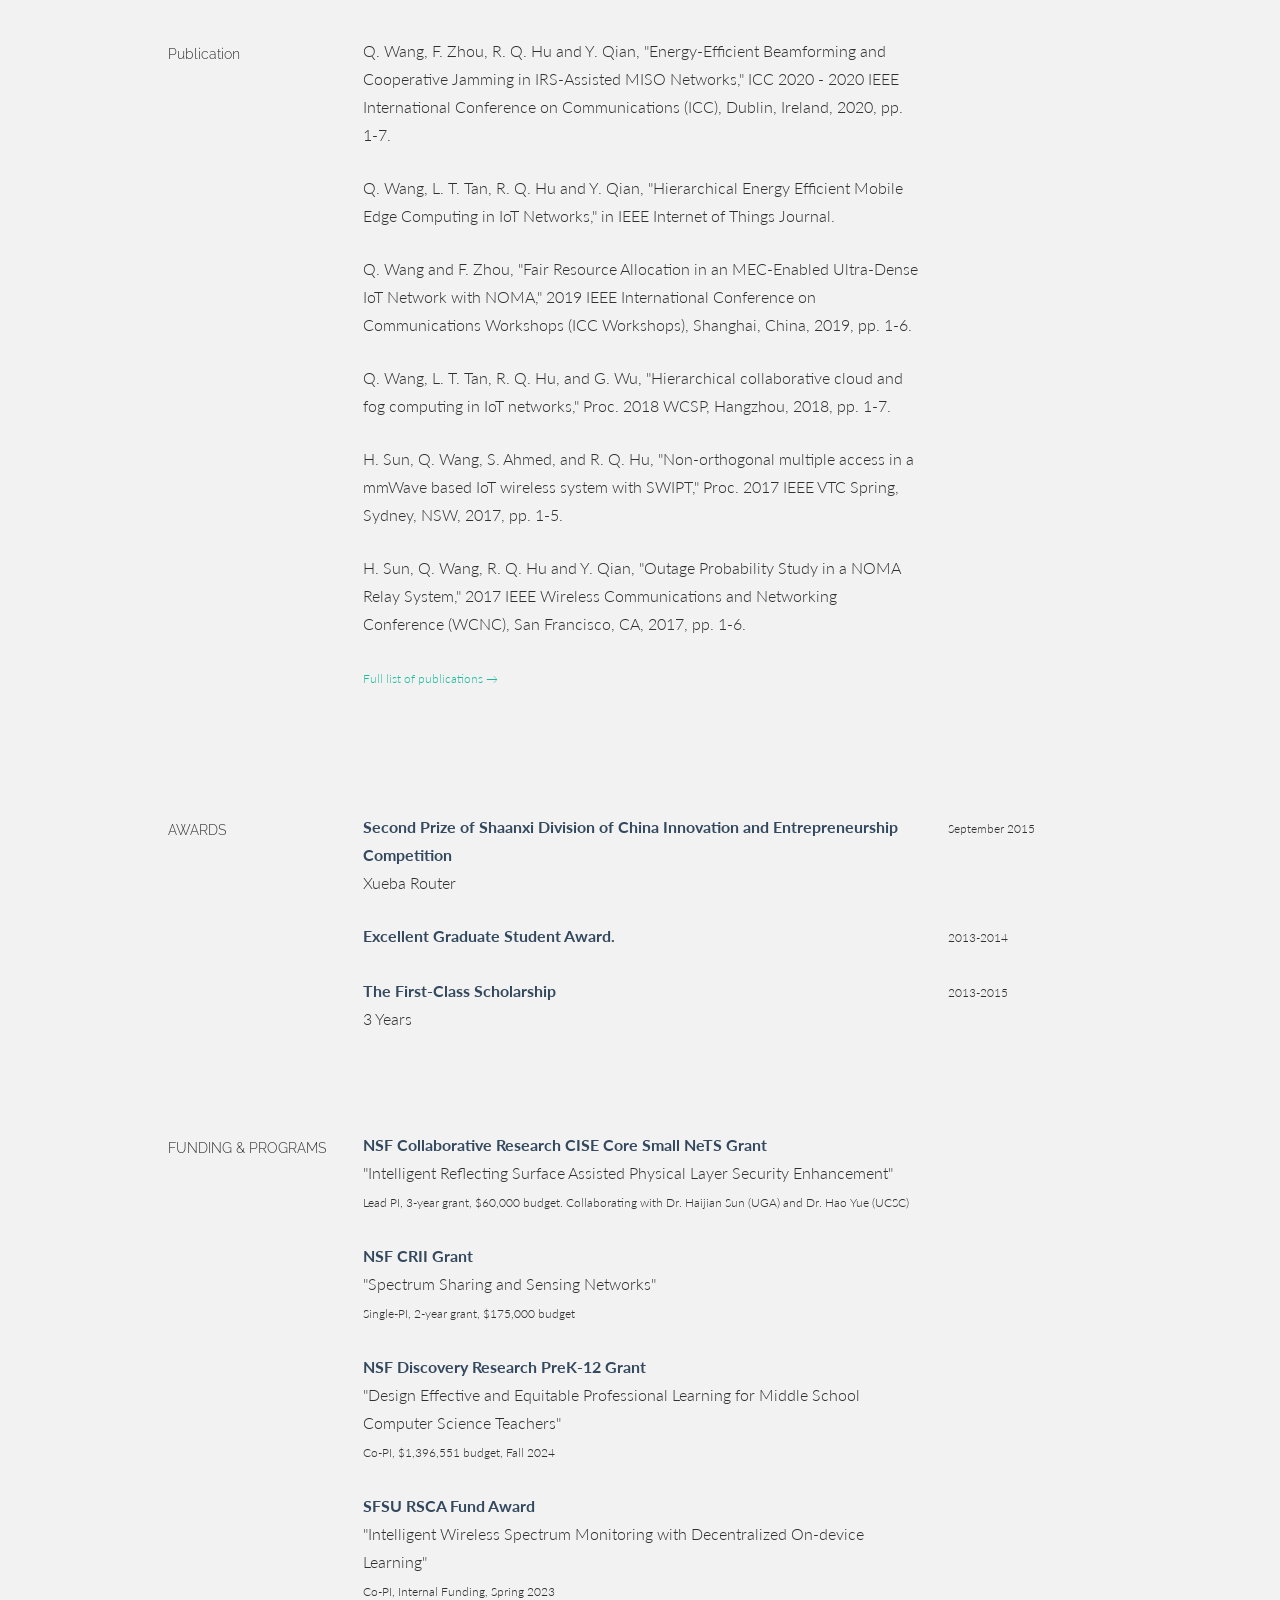
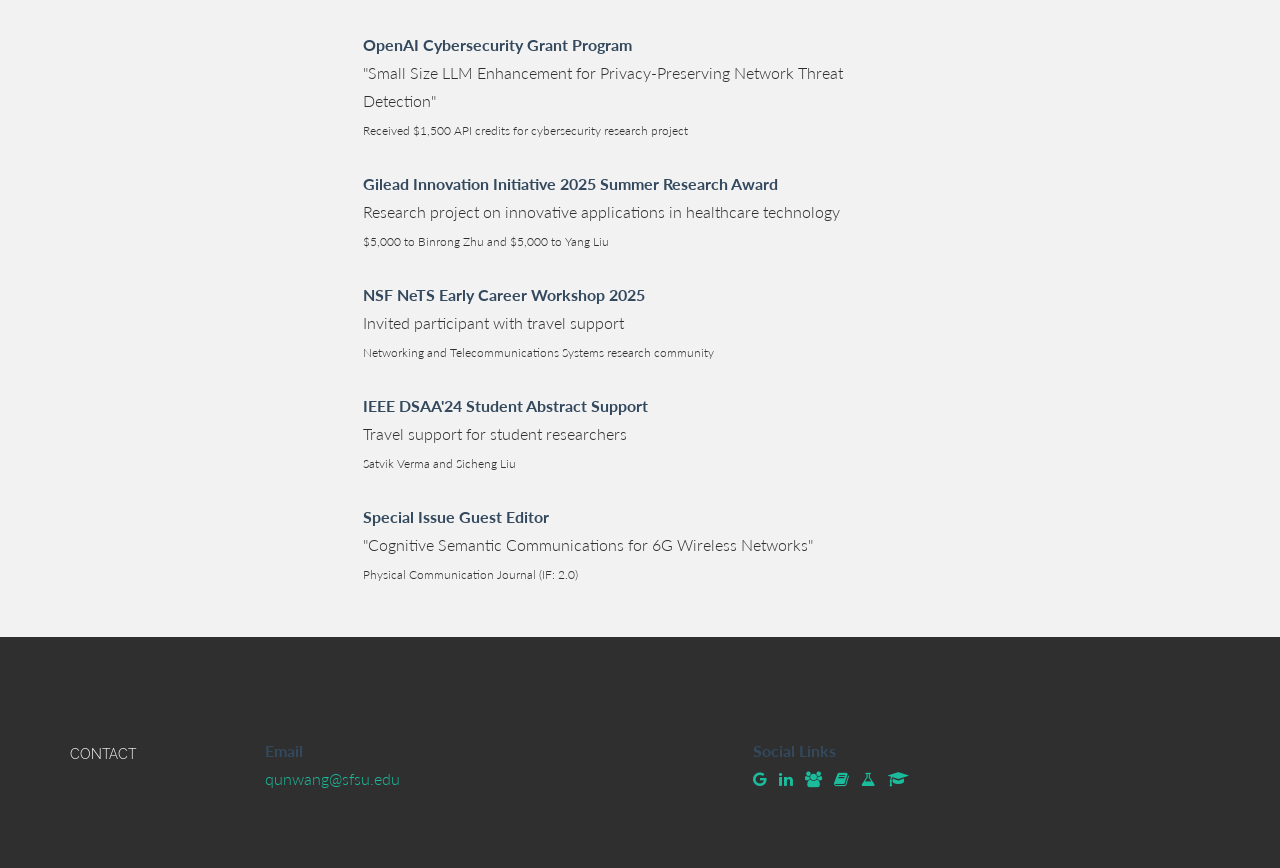
==== commit 7791c832: "Add NSF grants and update news section with recent achievements" ====
--- a/index.html
+++ b/index.html
@@ -179,21 +179,44 @@
       <div class="col-lg-6">
         <h6>2025</h6>
         <ul>
+          <li>Received <b>NSF Collaborative Research CISE Core Small NeTS Grant</b> ($60,000) as Lead PI for "Intelligent Reflecting Surface Assisted Physical Layer Security Enhancement" with collaborators from UGA and UCSC.</li>
+          <li>Received <b>NSF CRII Grant</b> ($175,000) as Single-PI for "Spectrum Sharing and Sensing Networks" research project.</li>
           <li>Our project "Small Size LLM Enhancement for Privacy-Preserving Network Threat Detection" received <b>$1,500</b> API credits through the <b>OpenAI Cybersecurity Grant Program</b>.</li>
           <li>Our research work: <i>Binrong Zhu, Ruxue Jin, Yang Liu, Guiran Liu, Qun Wang, and Phuong Mai Nguyen</i>, "Edge AI Agent Design for Policy-Aware Urban Waste Management," has been accepted by <b>AIAS 2025</b>.</li>
           <li>Our research work: "Attention-Guided Task Complexity Prediction for Edge-Cloud LLM Collaboration" has been accepted as a poster by <b>Bay Area Machine Learning Symposium</b>.</li>
+          <li>Our CIDER Lab project <b>WildfireRFM</b> won the <b>1st prize in KumoRFM Hackathon</b>, congratulations to Binrong Zhu, Guiran Liu, and Yang Liu.</li>
           <li>Our research project has been selected for the <b>Gilead Innovation Initiative 2025 Summer Research Award</b>, with $5,000 to <b>Binrong Zhu</b> and $5,000 to <b>Yang Liu</b>.</li>
           <li>Congratulations to <b>Xu Gu</b> for being selected as the <b>2025 SFSU Graduate Distinguished Achievement Award</b> Recipient.</li>
           <li>Congratulations to <b>Satvik Verma</b>, <b>Xu Gu</b>, and <b>Ruxue Jin</b> on their graduation.</li>
           <li><b>Satvik Verma</b> presented our research at <b>AAAI 2025 Spring Symposium</b>.</li>
-          <li><i>S. Verma, Q. Wang, E. W. Bethel</i>, “Intelligent IoT Attack Detection via ODLLM,” accepted by <b>AAAI 2025 Spring Symposium</b>.</li>
+          <li><i>S. Verma, Q. Wang, E. W. Bethel</i>, "Intelligent IoT Attack Detection via ODLLM," accepted by <b>AAAI 2025 Spring Symposium</b>.</li>
           <li><i>W. Guo, Q. Wang, H. Yue, H. Sun, R. Q. Hu</i> (2025). Efficient Phishing URL Detection Using Graph-based Machine Learning and Loopy Belief Propagation. Accepted by <b>IEEE ICC 2025</b>.</li>
+          <li><i>S. Liu, Q. Wang, Z. Qin, W. Zhang, J. Wang, X. Ma</i>, "IRS Assisted Decentralized Learning for Wideband Spectrum Sensing." Accepted by <b>ISICN 2025</b>.</li>
+          <li><i>D. Chen, Q. Wang, H. Sun, Y. Hao</i>, "GNN Based PLS Enhancement for Next Generation Spectrum Sharing Industrial Networks." Accepted by <b>ISICN 2025</b>.</li>
           <li>Invited to attend <b>NSF NeTS Early Career Workshop 2025</b> with travel support.</li>
         </ul>
         <h6>2024</h6>
         <ul>
+          <li>Received <b>NSF Discovery Research PreK-12 Grant</b> ($1,396,551) as Co-PI for "Design Effective and Equitable Professional Learning for Middle School Computer Science Teachers".</li>
           <li>Congratulations to <b>Satvik Verma</b> and <b>Sicheng Liu</b> for their student abstract accepted by <b>IEEE DSAA'24</b> with travel support.</li>
-          <li>Guest editor for the Special Issue “Cognitive Semantic Communications for 6G Wireless Networks”, VSI: CSC-6GWN in <i>Physical Communication</i> (IF: 2.0).</li>
+          <li>Guest editor for the Special Issue "Cognitive Semantic Communications for 6G Wireless Networks", VSI: CSC-6GWN in <i>Physical Communication</i> (IF: 2.0).</li>
+          <li><i>J. Xu, Q. Wang, Y. Cao, B. Zeng, S. Liu</i>, "A general-purpose device for interaction with llms." Accepted by <b>Future Technologies Conference (FTC) 2024</b>.</li>
+          <li><i>X. Ma, Q. Wang, H. Sun, R. Q. Hu, Y. Qian</i>, "CSMAAFL: Client Scheduling and Model Aggregation in Asynchronous Federated Learning." <b>IEEE ICC 2024</b>.</li>
+          <li><i>M. Xiang, Y. Zhou, H. Zhang, Q. Wang, H. Sun, H. Wang, R. Q. Hu</i>, "Exploring Communication Technologies, Standards, and Challenges in Electrified Vehicle Charging." Accepted by <b>IEEE Open Journal of the Communications Society</b> (IF: 6.3).</li>
+          <li>Joined San Francisco State University as Assistant Professor in Computer Science Department.</li>
+          <li>Completed postdoctoral research fellowship at Lawrence Berkeley National Lab (LBNL) focusing on 5G NR–based scientific edge computing simulation.</li>
+        </ul>
+        <h6>2023</h6>
+        <ul>
+          <li>Received <b>SFSU RSCA Fund Award</b> as Co-PI for "Intelligent Wireless Spectrum Monitoring with Decentralized On-device Learning" (Internal Funding, Spring 2023).</li>
+          <li>Started postdoctoral research fellowship at Lawrence Berkeley National Lab (LBNL).</li>
+          <li>Completed Ph.D. in Electrical and Computer Engineering from Utah State University.</li>
+        </ul>
+        <h6>Earlier</h6>
+        <ul>
+          <li>Earned Ph.D. in Electrical and Computer Engineering from Utah State University with focus on machine learning and network optimization.</li>
+          <li>Contributed to several key projects in mobile computing and intelligent application development during graduate studies.</li>
+          <li>Published extensively in collaborative edge computing and energy-efficient communication systems.</li>
         </ul>
       </div>
     </div>
@@ -262,6 +285,64 @@
         </p>
       </div>
 
+    </div>
+    <!--/.row -->
+    <br>
+  </div>
+
+  <!-- FUNDING & PROGRAMS -->
+  <div class="container desc">
+    <div class="row">
+      <div class="col-lg-2 col-lg-offset-1">
+        <h5>FUNDING & PROGRAMS</h5>
+      </div>
+      <div class="col-lg-6">
+        <p>
+          <t>NSF Collaborative Research CISE Core Small NeTS Grant</t><br/> 
+          "Intelligent Reflecting Surface Assisted Physical Layer Security Enhancement"<br/>
+          <sm>Lead PI, 3-year grant, $60,000 budget. Collaborating with Dr. Haijian Sun (UGA) and Dr. Hao Yue (UCSC)</sm>
+        </p>
+        <p>
+          <t>NSF CRII Grant</t><br/> 
+          "Spectrum Sharing and Sensing Networks"<br/>
+          <sm>Single-PI, 2-year grant, $175,000 budget</sm>
+        </p>
+        <p>
+          <t>NSF Discovery Research PreK-12 Grant</t><br/> 
+          "Design Effective and Equitable Professional Learning for Middle School Computer Science Teachers"<br/>
+          <sm>Co-PI, $1,396,551 budget, Fall 2024</sm>
+        </p>
+        <p>
+          <t>SFSU RSCA Fund Award</t><br/> 
+          "Intelligent Wireless Spectrum Monitoring with Decentralized On-device Learning"<br/>
+          <sm>Co-PI, Internal Funding, Spring 2023</sm>
+        </p>
+        <p>
+          <t>OpenAI Cybersecurity Grant Program</t><br/> 
+          "Small Size LLM Enhancement for Privacy-Preserving Network Threat Detection"<br/>
+          <sm>Received $1,500 API credits for cybersecurity research project</sm>
+        </p>
+        <p>
+          <t>Gilead Innovation Initiative 2025 Summer Research Award</t><br/> 
+          Research project on innovative applications in healthcare technology<br/>
+          <sm>$5,000 to Binrong Zhu and $5,000 to Yang Liu</sm>
+        </p>
+        <p>
+          <t>NSF NeTS Early Career Workshop 2025</t><br/> 
+          Invited participant with travel support<br/>
+          <sm>Networking and Telecommunications Systems research community</sm>
+        </p>
+        <p>
+          <t>IEEE DSAA'24 Student Abstract Support</t><br/> 
+          Travel support for student researchers<br/>
+          <sm>Satvik Verma and Sicheng Liu</sm>
+        </p>
+        <p>
+          <t>Special Issue Guest Editor</t><br/> 
+          "Cognitive Semantic Communications for 6G Wireless Networks"<br/>
+          <sm>Physical Communication Journal (IF: 2.0)</sm>
+        </p>
+      </div>
     </div>
     <!--/.row -->
     <br>
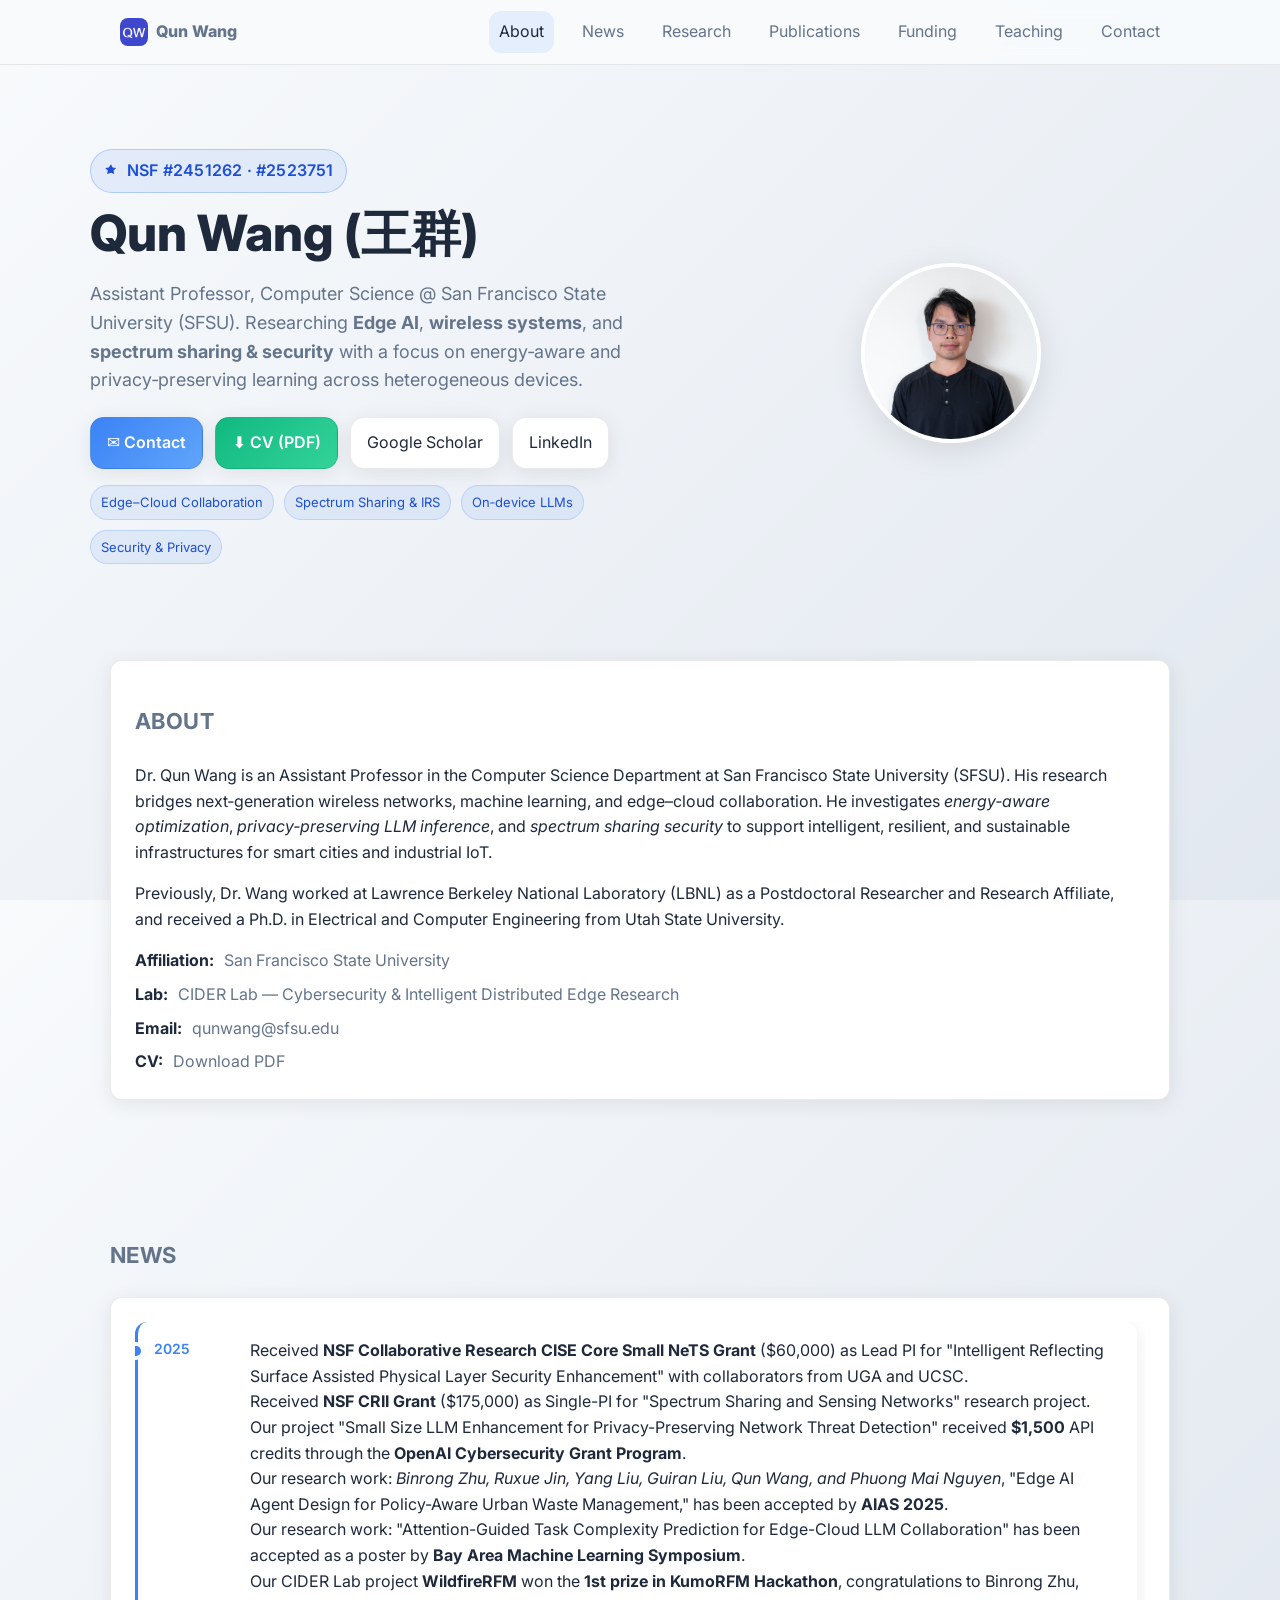
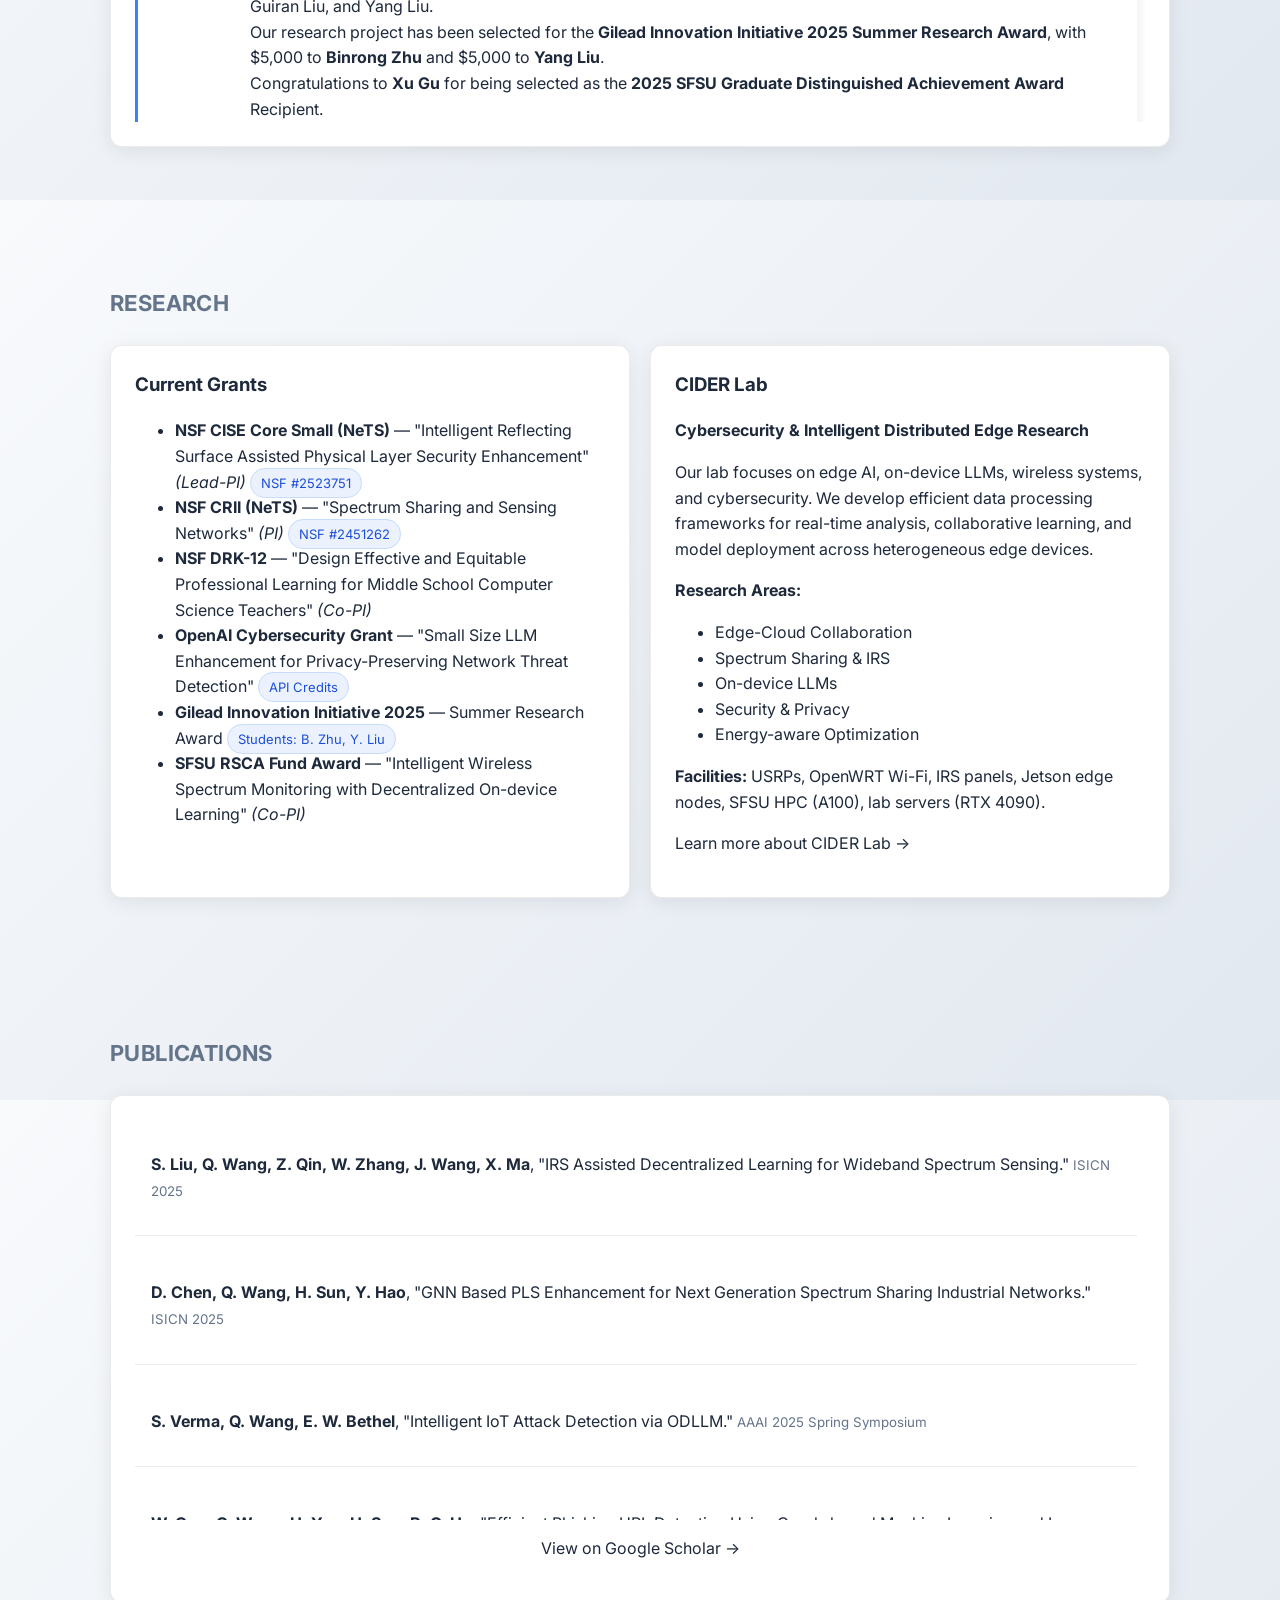
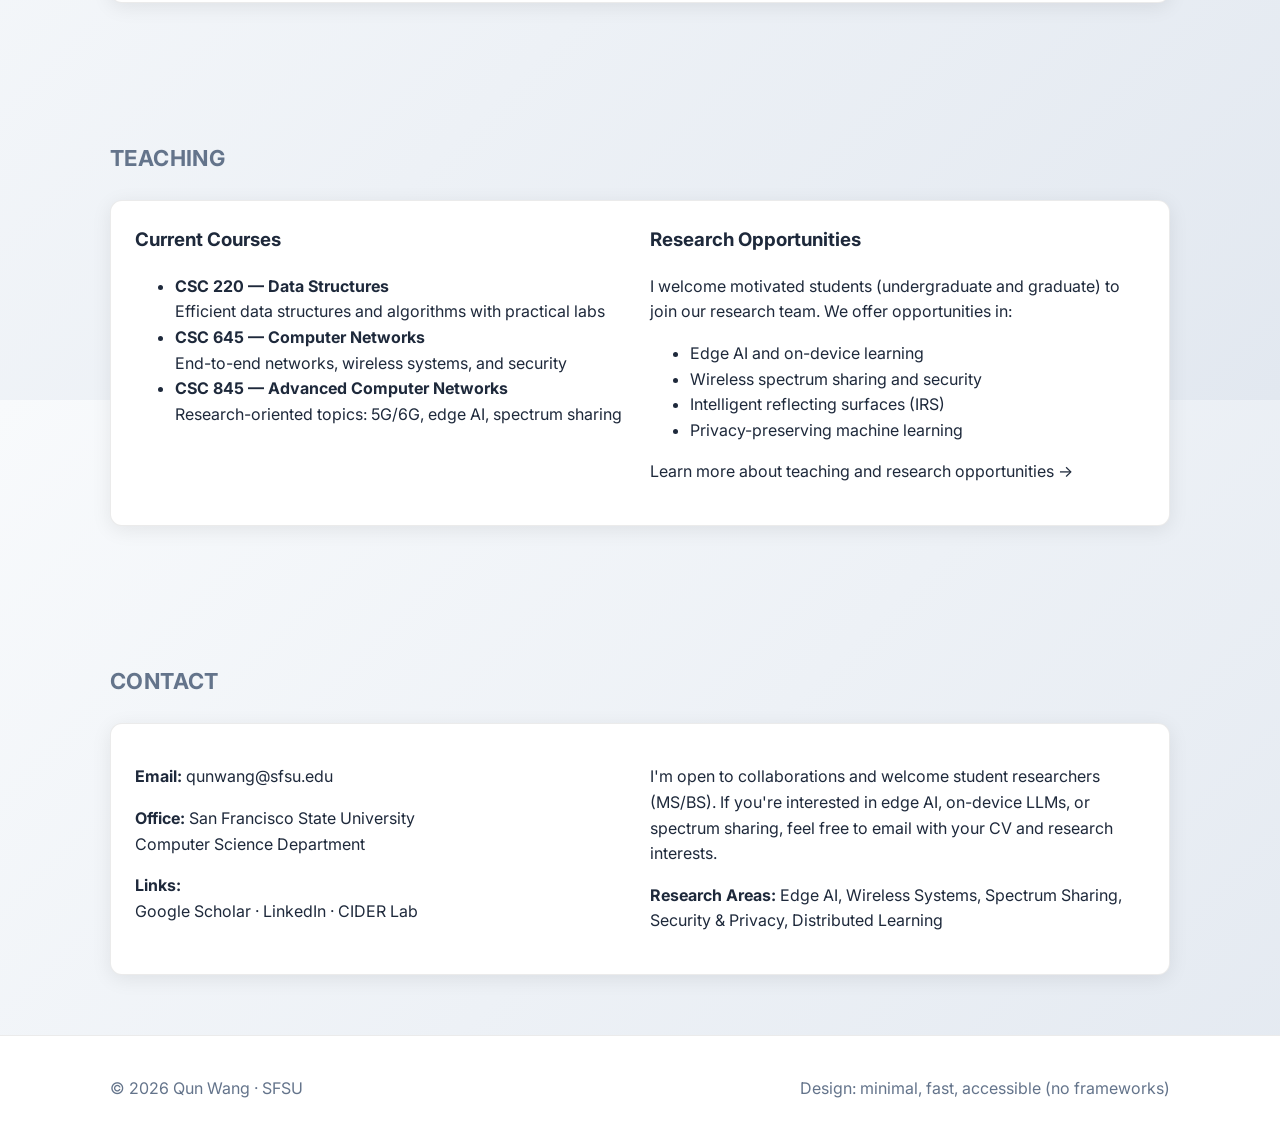
==== commit 08dcf215: "Update CIDER Lab page with new team layout and hero design" ====
--- a/index.html
+++ b/index.html
@@ -1,429 +1,395 @@
 <!DOCTYPE html>
 <html lang="en">
 <head>
-  <meta charset="utf-8">
-  <title>Claud - Bootstrap Resume Template</title>
-  <meta content="width=device-width, initial-scale=1.0" name="viewport">
-  <meta content="" name="keywords">
-  <meta content="" name="description">
-
-  <!-- Favicons -->
-  <link href="img/favicon.png" rel="icon">
-  <link href="img/apple-touch-icon.png" rel="apple-touch-icon">
-
-  <!-- Google Fonts -->
-  <link href="https://fonts.googleapis.com/css?family=Lato:300,400,700,300italic,400italic|Raleway:400,300,700" rel="stylesheet">
-
-  <!-- Bootstrap CSS File -->
-  <link href="lib/bootstrap/css/bootstrap.min.css" rel="stylesheet">
-
-  <!-- Libraries CSS Files -->
-  <link href="lib/font-awesome/css/font-awesome.min.css" rel="stylesheet">
-
-  <!-- Main Stylesheet File -->
-  <link href="css/style.css" rel="stylesheet">
+  <meta charset="utf-8" />
+  <meta name="viewport" content="width=device-width, initial-scale=1" />
+  <title>Qun Wang | Assistant Professor @ SFSU</title>
+  <meta name="description" content="Qun Wang — Assistant Professor of Computer Science at San Francisco State University. Edge AI, wireless systems, spectrum sharing, and distributed learning." />
+  <link rel="preconnect" href="https://fonts.googleapis.com">
+  <link rel="preconnect" href="https://fonts.gstatic.com" crossorigin>
+  <link href="https://fonts.googleapis.com/css2?family=Inter:wght@300;400;600;700;800&display=swap" rel="stylesheet">
+  <link rel="icon" href="img/favicon.png" />
   <style>
-    #headerwrap {
-      margin-bottom: 0 !important;
-      padding-bottom: 20px !important;
+    :root{
+      --bg:#f8fafc;           /* page background */
+      --card:#ffffff;         /* card bg */
+      --muted:#64748b;        /* secondary text */
+      --text:#1e293b;         /* primary text */
+      --brand:#3b82f6;        /* accent */
+      --brand-2:#10b981;      /* secondary accent */
+      --ring:rgba(0,0,0,.08);
+      --shadow:0 4px 20px rgba(0,0,0,.08);
+      --radius:12px;
     }
-    section#about {
-      margin-top: 0 !important;
-      padding-top: 20px !important;
+    *{box-sizing:border-box}
+    html,body{height:100%}
+    body{
+      margin:0; font-family:Inter,system-ui,-apple-system,Segoe UI,Roboto,Ubuntu,Cantarell,Noto Sans,sans-serif; 
+      color:var(--text); background:linear-gradient(135deg, #f8fafc 0%, #e2e8f0 100%);
+      line-height:1.6; -webkit-font-smoothing:antialiased; -moz-osx-font-smoothing:grayscale;
+    }
+    a{color:inherit; text-decoration:none}
+    .container{max-width:1100px; margin-inline:auto; padding:0 20px}
+
+    /* Nav */
+    .nav{position:sticky; top:0; z-index:50; backdrop-filter:blur(8px); background:rgba(248,250,252,.95); border-bottom:1px solid var(--ring)}
+    .nav-inner{display:flex; align-items:center; justify-content:space-between; height:64px}
+    .brand{display:flex; gap:10px; align-items:center; font-weight:800; letter-spacing:.2px; color:var(--text)}
+    .brand img{width:28px; height:28px; border-radius:8px}
+    .nav ul{display:flex; gap:18px; list-style:none; margin:0; padding:0}
+    .nav a{display:inline-flex; align-items:center; gap:8px; text-decoration:none; padding:8px 10px; border-radius:12px; color:var(--muted)}
+    .nav a:hover,.nav a.active{color:var(--text); background:rgba(59,130,246,.1)}
+    .menu-btn{display:none}
+
+    /* Hero */
+    .hero{padding:84px 0 36px}
+    .hero-grid{display:grid; grid-template-columns:1.1fr .9fr; gap:36px; align-items:center}
+    .badge{display:inline-flex; gap:8px; align-items:center; padding:8px 12px; background:rgba(59,130,246,.1); color:#1d4ed8; border:1px solid rgba(59,130,246,.3); border-radius:999px; font-weight:600; letter-spacing:.2px}
+    .title{font-weight:800; line-height:1.15; font-size:clamp(32px,4.6vw,50px); margin:12px 0 8px; color:var(--text)}
+    .subtitle{color:var(--muted); font-size:clamp(16px,2.2vw,18px)}
+    .cta{display:flex; gap:12px; flex-wrap:wrap; margin-top:22px}
+    .btn{display:inline-flex; align-items:center; gap:10px; padding:12px 16px; border-radius:14px; border:1px solid var(--ring); background:#ffffff; color:var(--text); text-decoration:none; box-shadow:var(--shadow); transition:all 0.3s ease}
+    .btn:hover{transform:translateY(-2px); box-shadow:0 8px 25px rgba(0,0,0,.15)}
+    .btn.primary{background:linear-gradient(135deg,var(--brand),#60a5fa); color:#ffffff; font-weight:600}
+    .btn.success{background:linear-gradient(135deg,var(--brand-2),#34d399); color:#ffffff; font-weight:600}
+    .meta{display:flex; gap:10px; flex-wrap:wrap; margin-top:16px}
+    .chip{padding:6px 10px; border-radius:999px; background:rgba(59,130,246,.1); border:1px solid rgba(59,130,246,.2); font-size:13px; color:#1d4ed8}
+    .portrait{position:relative; text-align:center}
+    .portrait img{width:180px; height:180px; border-radius:50%; object-fit:cover; border:4px solid #ffffff; box-shadow:0 8px 32px rgba(0,0,0,.1)}
+
+    /* Sections */
+    section{padding:60px 0}
+    h2.section-title{font-size:22px; letter-spacing:.4px; text-transform:uppercase; color:var(--muted); margin-bottom:24px}
+    .card{background:var(--card); border:1px solid var(--ring); border-radius:var(--radius); box-shadow:var(--shadow); padding:24px}
+
+    /* About */
+    .about{display:grid; grid-template-columns:1fr; gap:20px}
+    .list-kv{list-style:none; padding:0; margin:0; display:grid; gap:8px}
+    .list-kv li{display:flex; gap:10px}
+    .list-kv span{color:var(--muted)}
+
+    /* Scrollable lists */
+    .scrollable{max-height:400px; overflow-y:auto; padding-right:8px}
+    .scrollable::-webkit-scrollbar{width:6px}
+    .scrollable::-webkit-scrollbar-track{background:#f1f5f9; border-radius:3px}
+    .scrollable::-webkit-scrollbar-thumb{background:#cbd5e1; border-radius:3px}
+    .scrollable::-webkit-scrollbar-thumb:hover{background:#94a3b8}
+
+    /* News timeline */
+    .timeline{display:grid; gap:16px}
+    .tl{display:grid; grid-template-columns:80px 1fr; gap:16px; align-items:start; padding:16px; border-left:3px solid var(--brand); position:relative; background:var(--card); border-radius:var(--radius); box-shadow:var(--shadow)}
+    .tl::before{content:""; position:absolute; left:-7px; top:24px; width:10px; height:10px; background:var(--brand); border-radius:50%; box-shadow:0 0 0 4px var(--bg)}
+    .tl time{color:var(--brand); font-weight:600; font-size:14px}
+    .tl p{margin:0; color:var(--text)}
+
+    /* Publications */
+    .pub-item{padding:16px; border-bottom:1px solid var(--ring); margin-bottom:12px}
+    .pub-item:last-child{border-bottom:none; margin-bottom:0}
+    .pub-item small{color:var(--muted)}
+
+    /* Cards grid */
+    .grid-2{display:grid; grid-template-columns:repeat(2,1fr); gap:20px}
+
+    /* Footer */
+    footer{padding:40px 0; border-top:1px solid var(--ring); color:var(--muted); background:var(--card)}
+
+    /* Responsive */
+    @media (max-width: 960px){
+      .hero-grid{grid-template-columns:1fr; text-align:center}
+      .grid-2{grid-template-columns:1fr}
+      .nav ul{display:none}
+      .menu-btn{display:inline-flex; align-items:center; gap:8px; color:var(--muted); background:transparent; border:1px solid var(--ring); border-radius:12px; padding:8px 10px}
+      .nav.open ul{display:flex; flex-direction:column; position:absolute; top:64px; right:14px; background:rgba(255,255,255,.98); border:1px solid var(--ring); border-radius:16px; padding:12px; width:min(260px,90vw); box-shadow:var(--shadow)}
+      .nav.open a{padding:10px 12px}
+      .portrait {order:-1;}
+      .hero{padding-top:72px}
     }
   </style>
-
 </head>
-
-<body data-spy="scroll" data-offset="64" data-target=".navbar">
-
-  <nav class="navbar navbar-default navbar-fixed-top" style="background: rgba(255,255,255,0.95); backdrop-filter: blur(10px); box-shadow: 0 2px 20px rgba(0,0,0,0.1);">
-    <div class="container">
-      <div class="navbar-header">
-        <button type="button" class="navbar-toggle collapsed" data-toggle="collapse" data-target="#navbar-collapse" aria-expanded="false">
-          <span class="sr-only">Toggle navigation</span>
-          <span class="icon-bar"></span>
-          <span class="icon-bar"></span>
-          <span class="icon-bar"></span>
-        </button>
-        <a class="navbar-brand" href="#about" style="font-weight: bold; color: #333;">Qun Wang</a>
-      </div>
-      <div class="collapse navbar-collapse" id="navbar-collapse">
-        <ul class="nav navbar-nav navbar-right">
-          <li><a class="smothscroll" href="#about"><i class="fa fa-user"></i> About</a></li>
-          <li><a class="smothscroll" href="#resume"><i class="fa fa-file-text-o"></i> Resume</a></li>
-          <li><a class="smothscroll" href="#work"><i class="fa fa-briefcase"></i> Works</a></li>
-          <li class="dropdown">
-            <a href="#" class="dropdown-toggle" data-toggle="dropdown" role="button" aria-haspopup="true" aria-expanded="false">
-              <i class="fa fa-flask"></i> Research <span class="caret"></span>
-            </a>
-            <ul class="dropdown-menu">
-              <li><a href="cider-lab.html"><i class="fa fa-flask"></i> CIDER Lab</a></li>
-              <li><a href="crii.html"><i class="fa fa-cogs"></i> CRII Project</a></li>
-              <li><a href="publications.html"><i class="fa fa-book"></i> Publications</a></li>
-            </ul>
-          </li>
-          <li class="dropdown">
-            <a href="#" class="dropdown-toggle" data-toggle="dropdown" role="button" aria-haspopup="true" aria-expanded="false">
-              <i class="fa fa-graduation-cap"></i> Academic <span class="caret"></span>
-            </a>
-            <ul class="dropdown-menu">
-              <li><a href="teaching.html"><i class="fa fa-graduation-cap"></i> Teaching</a></li>
-              <li><a href="read-list.html"><i class="fa fa-list-ul"></i> Read List</a></li>
-            </ul>
-          </li>
-          <li><a class="smothscroll" href="#contact"><i class="fa fa-envelope"></i> Contact</a></li>
+<body>
+  <!-- NAV -->
+  <nav class="nav" id="nav">
+    <div class="container nav-inner">
+      <a class="brand" href="#top" aria-label="Qun Wang — Home">
+        <img src="img/apple-touch-icon.png" alt="QW"> <span>Qun Wang</span>
+      </a>
+      <button class="menu-btn" aria-label="Toggle menu" onclick="document.getElementById('nav').classList.toggle('open')">☰ Menu</button>
+      <ul aria-label="Primary">
+        <li><a href="#about" class="active">About</a></li>
+        <li><a href="#news">News</a></li>
+        <li><a href="#research">Research</a></li>
+        <li><a href="#publications">Publications</a></li>
+        <li><a href="#funding">Funding</a></li>
+        <li><a href="#teaching">Teaching</a></li>
+        <li><a href="#contact">Contact</a></li>
+      </ul>
+    </div>
+  </nav>
+
+  <!-- HERO -->
+  <header class="hero container" id="top">
+    <div class="hero-grid">
+      <div>
+        <span class="badge" title="NSF Awarded">
+          <svg width="16" height="16" viewBox="0 0 24 24" fill="currentColor" aria-hidden="true"><path d="M12 2l2.39 4.84 5.34.78-3.86 3.76.91 5.3L12 14.77 6.22 16.68l.91-5.3L3.27 7.62l5.34-.78L12 2z"/></svg>
+          NSF #2451262 · #2523751
+        </span>
+        <h1 class="title">Qun Wang (王群)</h1>
+        <p class="subtitle">Assistant Professor, Computer Science @ San Francisco State University (SFSU). Researching <strong>Edge AI</strong>, <strong>wireless systems</strong>, and <strong>spectrum sharing & security</strong> with a focus on energy‑aware and privacy‑preserving learning across heterogeneous devices.</p>
+        <div class="cta">
+          <a class="btn primary" href="mailto:qunwang@sfsu.edu" aria-label="Email Qun">✉︎ Contact</a>
+          <a class="btn success" href="Qun_Wang.pdf" target="_blank" rel="noopener">⬇︎ CV (PDF)</a>
+          <a class="btn" href="https://scholar.google.com/citations?user=i2WquFgAAAAJ&hl=en" target="_blank" rel="noopener">Google Scholar</a>
+          <a class="btn" href="https://www.linkedin.com/in/qun-wang-claud/" target="_blank" rel="noopener">LinkedIn</a>
+        </div>
+        <div class="meta" aria-label="Research topics">
+          <span class="chip">Edge–Cloud Collaboration</span>
+          <span class="chip">Spectrum Sharing & IRS</span>
+          <span class="chip">On‑device LLMs</span>
+          <span class="chip">Security & Privacy</span>
+        </div>
+      </div>
+      <div class="portrait">
+        <img src="img/DSC_9474.jpg" alt="Portrait of Qun Wang" />
+      </div>
+    </div>
+  </header>
+
+  <!-- ABOUT -->
+  <section id="about">
+    <div class="container">
+      <div class="card">
+        <h2 class="section-title">About</h2>
+        <p>Dr. Qun Wang is an Assistant Professor in the Computer Science Department at San Francisco State University (SFSU). His research bridges next‑generation wireless networks, machine learning, and edge–cloud collaboration. He investigates <em>energy‑aware optimization</em>, <em>privacy‑preserving LLM inference</em>, and <em>spectrum sharing security</em> to support intelligent, resilient, and sustainable infrastructures for smart cities and industrial IoT.</p>
+        <p>Previously, Dr. Wang worked at Lawrence Berkeley National Laboratory (LBNL) as a Postdoctoral Researcher and Research Affiliate, and received a Ph.D. in Electrical and Computer Engineering from Utah State University.</p>
+        <ul class="list-kv" aria-label="Quick facts">
+          <li><strong>Affiliation:</strong> <span>San Francisco State University</span></li>
+          <li><strong>Lab:</strong> <span><a href="cider-lab.html">CIDER Lab</a> — Cybersecurity & Intelligent Distributed Edge Research</span></li>
+          <li><strong>Email:</strong> <span><a href="mailto:qunwang@sfsu.edu">qunwang@sfsu.edu</a></span></li>
+          <li><strong>CV:</strong> <span><a href="Qun_Wang.pdf" target="_blank" rel="noopener">Download PDF</a></span></li>
         </ul>
       </div>
     </div>
-  </nav>
-
-  <div id="headerwrap" style="background: linear-gradient(135deg, #f8fafc 0%, #e2e8f0 100%); padding: 80px 0 60px; margin-top: 50px;">
-    <div class="container">
-      <div class="row centered">
-        <div class="col-lg-12">
-          <div style="display: flex; align-items: center; justify-content: center; gap: 30px; flex-wrap: wrap; max-width: 1000px; margin: 0 auto;">
-            <img src="img/DSC_9474.jpg" alt="Qun Wang" style="width: 180px; height: 180px; border-radius: 50%; object-fit: cover; border: 4px solid #fff; box-shadow: 0 8px 32px rgba(0,0,0,0.1);">
-            <div style="text-align: left; flex: 1; min-width: 300px;">
-              <h1 style="color: #1e293b; font-size: 2.5em; font-weight: 700; margin-bottom: 10px;">Qun Wang (王群)</h1>
-              <h3 style="color: #475569; font-size: 1.3em; font-weight: 400; margin-bottom: 20px;">Assistant Professor, Computer Science @ SFSU</h3>
-              <div style="display: flex; gap: 15px; flex-wrap: wrap; margin-bottom: 20px;">
-                <a href="mailto:qunwang@sfsu.edu" style="display: inline-flex; align-items: center; gap: 8px; padding: 8px 16px; background: #3b82f6; color: white; text-decoration: none; border-radius: 25px; font-weight: 500; transition: all 0.3s ease;">
-                  <i class="fa fa-envelope"></i> Contact
-                </a>
-                <a href="Qun_Wang.pdf" style="display: inline-flex; align-items: center; gap: 8px; padding: 8px 16px; background: #10b981; color: white; text-decoration: none; border-radius: 25px; font-weight: 500; transition: all 0.3s ease;">
-                  <i class="fa fa-download"></i> CV
-                </a>
+  </section>
+
+  <!-- NEWS -->
+  <section id="news">
+    <div class="container">
+      <h2 class="section-title">News</h2>
+      <div class="card">
+        <div class="scrollable">
+          <div class="timeline">
+            <div class="tl">
+              <time>2025</time>
+              <div>
+                <p>Received <strong>NSF Collaborative Research CISE Core Small NeTS Grant</strong> ($60,000) as Lead PI for "Intelligent Reflecting Surface Assisted Physical Layer Security Enhancement" with collaborators from UGA and UCSC.</p>
+                <p>Received <strong>NSF CRII Grant</strong> ($175,000) as Single-PI for "Spectrum Sharing and Sensing Networks" research project.</p>
+                <p>Our project "Small Size LLM Enhancement for Privacy-Preserving Network Threat Detection" received <strong>$1,500</strong> API credits through the <strong>OpenAI Cybersecurity Grant Program</strong>.</p>
+                <p>Our research work: <i>Binrong Zhu, Ruxue Jin, Yang Liu, Guiran Liu, Qun Wang, and Phuong Mai Nguyen</i>, "Edge AI Agent Design for Policy-Aware Urban Waste Management," has been accepted by <strong>AIAS 2025</strong>.</p>
+                <p>Our research work: "Attention-Guided Task Complexity Prediction for Edge-Cloud LLM Collaboration" has been accepted as a poster by <strong>Bay Area Machine Learning Symposium</strong>.</p>
+                <p>Our CIDER Lab project <strong>WildfireRFM</strong> won the <strong>1st prize in KumoRFM Hackathon</strong>, congratulations to Binrong Zhu, Guiran Liu, and Yang Liu.</p>
+                <p>Our research project has been selected for the <strong>Gilead Innovation Initiative 2025 Summer Research Award</strong>, with $5,000 to <strong>Binrong Zhu</strong> and $5,000 to <strong>Yang Liu</strong>.</p>
+                <p>Congratulations to <strong>Xu Gu</strong> for being selected as the <strong>2025 SFSU Graduate Distinguished Achievement Award</strong> Recipient.</p>
+                <p>Congratulations to <strong>Satvik Verma</strong>, <strong>Xu Gu</strong>, and <strong>Ruxue Jin</strong> on their graduation.</p>
+                <p><strong>Satvik Verma</strong> presented our research at <strong>AAAI 2025 Spring Symposium</strong>.</p>
+                <p><i>S. Verma, Q. Wang, E. W. Bethel</i>, "Intelligent IoT Attack Detection via ODLLM," accepted by <strong>AAAI 2025 Spring Symposium</strong>.</p>
+                <p><i>W. Guo, Q. Wang, H. Yue, H. Sun, R. Q. Hu</i> (2025). Efficient Phishing URL Detection Using Graph-based Machine Learning and Loopy Belief Propagation. Accepted by <strong>IEEE ICC 2025</strong>.</p>
+                <p><i>S. Liu, Q. Wang, Z. Qin, W. Zhang, J. Wang, X. Ma</i>, "IRS Assisted Decentralized Learning for Wideband Spectrum Sensing." Accepted by <strong>ISICN 2025</strong>.</p>
+                <p><i>D. Chen, Q. Wang, H. Sun, Y. Hao</i>, "GNN Based PLS Enhancement for Next Generation Spectrum Sharing Industrial Networks." Accepted by <strong>ISICN 2025</strong>.</p>
+                <p>Invited to attend <strong>NSF NeTS Early Career Workshop 2025</strong> with travel support.</p>
               </div>
-              <div style="display: flex; gap: 20px; flex-wrap: wrap;">
-                <a href="https://scholar.google.com/citations?user=i2WquFgAAAAJ&hl=en" target="_blank" style="display: inline-flex; align-items: center; gap: 8px; padding: 8px 16px; background: #4285f4; color: white; text-decoration: none; border-radius: 25px; font-weight: 500; transition: all 0.3s ease;" title="Google Scholar">
-                  <i class="fa fa-google"></i> Google Scholar
-                </a>
-                <a href="https://www.linkedin.com/in/qun-wang-claud/" target="_blank" style="display: inline-flex; align-items: center; gap: 8px; padding: 8px 16px; background: #0077b5; color: white; text-decoration: none; border-radius: 25px; font-weight: 500; transition: all 0.3s ease;" title="LinkedIn Profile">
-                  <i class="fa fa-linkedin"></i> LinkedIn
-                </a>
-                <a href="https://www.linkedin.com/groups/14784164/" target="_blank" style="display: inline-flex; align-items: center; gap: 8px; padding: 8px 16px; background: #0077b5; color: white; text-decoration: none; border-radius: 25px; font-weight: 500; transition: all 0.3s ease;" title="LinkedIn Group">
-                  <i class="fa fa-users"></i> LinkedIn Group
-                </a>
+            </div>
+            <div class="tl">
+              <time>2024</time>
+              <div>
+                <p>Received <strong>NSF Discovery Research PreK-12 Grant</strong> ($1,396,551) as Co-PI for "Design Effective and Equitable Professional Learning for Middle School Computer Science Teachers".</p>
+                <p>Congratulations to <strong>Satvik Verma</strong> and <strong>Sicheng Liu</strong> for their student abstract accepted by <strong>IEEE DSAA'24</strong> with travel support.</p>
+                <p>Guest editor for the Special Issue "Cognitive Semantic Communications for 6G Wireless Networks", VSI: CSC-6GWN in <i>Physical Communication</i> (IF: 2.0).</p>
+                <p><i>J. Xu, Q. Wang, Y. Cao, B. Zeng, S. Liu</i>, "A general-purpose device for interaction with llms." Accepted by <strong>Future Technologies Conference (FTC) 2024</strong>.</p>
+                <p><i>X. Ma, Q. Wang, H. Sun, R. Q. Hu, Y. Qian</i>, "CSMAAFL: Client Scheduling and Model Aggregation in Asynchronous Federated Learning." <strong>IEEE ICC 2024</strong>.</p>
+                <p><i>M. Xiang, Y. Zhou, H. Zhang, Q. Wang, H. Sun, H. Wang, R. Q. Hu</i>, "Exploring Communication Technologies, Standards, and Challenges in Electrified Vehicle Charging." Accepted by <strong>IEEE Open Journal of the Communications Society</strong> (IF: 6.3).</p>
+                <p>Joined San Francisco State University as Assistant Professor in Computer Science Department.</p>
+                <p>Completed postdoctoral research fellowship at Lawrence Berkeley National Lab (LBNL) focusing on 5G NR–based scientific edge computing simulation.</p>
+              </div>
+            </div>
+            <div class="tl">
+              <time>2023</time>
+              <div>
+                <p>Received <strong>SFSU RSCA Fund Award</strong> as Co-PI for "Intelligent Wireless Spectrum Monitoring with Decentralized On-device Learning" (Internal Funding, Spring 2023).</p>
+                <p>Started postdoctoral research fellowship at Lawrence Berkeley National Lab (LBNL).</p>
+                <p>Completed Ph.D. in Electrical and Computer Engineering from Utah State University.</p>
+              </div>
+            </div>
+            <div class="tl">
+              <time>Earlier</time>
+              <div>
+                <p>Earned Ph.D. in Electrical and Computer Engineering from Utah State University with focus on machine learning and network optimization.</p>
+                <p>Contributed to several key projects in mobile computing and intelligent application development during graduate studies.</p>
+                <p>Published extensively in collaborative edge computing and energy-efficient communication systems.</p>
               </div>
             </div>
           </div>
         </div>
       </div>
     </div>
+  </section>
+
+  <!-- RESEARCH -->
+  <section id="research">
+    <div class="container">
+      <h2 class="section-title">Research</h2>
+      <div class="grid-2">
+        <div class="card">
+          <h3 style="margin-top:0">Current Grants</h3>
+          <ul>
+            <li><strong>NSF CISE Core Small (NeTS)</strong> — "Intelligent Reflecting Surface Assisted Physical Layer Security Enhancement" <em>(Lead-PI)</em> <span class="chip">NSF #2523751</span></li>
+            <li><strong>NSF CRII (NeTS)</strong> — "Spectrum Sharing and Sensing Networks" <em>(PI)</em> <span class="chip">NSF #2451262</span></li>
+            <li><strong>NSF DRK-12</strong> — "Design Effective and Equitable Professional Learning for Middle School Computer Science Teachers" <em>(Co-PI)</em></li>
+            <li><strong>OpenAI Cybersecurity Grant</strong> — "Small Size LLM Enhancement for Privacy-Preserving Network Threat Detection" <span class="chip">API Credits</span></li>
+            <li><strong>Gilead Innovation Initiative 2025</strong> — Summer Research Award <span class="chip">Students: B. Zhu, Y. Liu</span></li>
+            <li><strong>SFSU RSCA Fund Award</strong> — "Intelligent Wireless Spectrum Monitoring with Decentralized On-device Learning" <em>(Co-PI)</em></li>
+          </ul>
+        </div>
+        <div class="card">
+          <h3 style="margin-top:0">CIDER Lab</h3>
+          <p><strong>Cybersecurity & Intelligent Distributed Edge Research</strong></p>
+          <p>Our lab focuses on edge AI, on-device LLMs, wireless systems, and cybersecurity. We develop efficient data processing frameworks for real-time analysis, collaborative learning, and model deployment across heterogeneous edge devices.</p>
+          <p><strong>Research Areas:</strong></p>
+          <ul>
+            <li>Edge-Cloud Collaboration</li>
+            <li>Spectrum Sharing & IRS</li>
+            <li>On-device LLMs</li>
+            <li>Security & Privacy</li>
+            <li>Energy-aware Optimization</li>
+          </ul>
+          <p><strong>Facilities:</strong> USRPs, OpenWRT Wi-Fi, IRS panels, Jetson edge nodes, SFSU HPC (A100), lab servers (RTX 4090).</p>
+          <p><a href="cider-lab.html">Learn more about CIDER Lab →</a></p>
+        </div>
+      </div>
+    </div>
+  </section>
+
+  <!-- PUBLICATIONS -->
+  <section id="publications">
+    <div class="container">
+      <h2 class="section-title">Publications</h2>
+      <div class="card">
+        <div class="scrollable">
+          <div class="pub-item">
+            <p><strong>S. Liu, Q. Wang, Z. Qin, W. Zhang, J. Wang, X. Ma</strong>, "IRS Assisted Decentralized Learning for Wideband Spectrum Sensing." <small>ISICN 2025</small></p>
+          </div>
+          <div class="pub-item">
+            <p><strong>D. Chen, Q. Wang, H. Sun, Y. Hao</strong>, "GNN Based PLS Enhancement for Next Generation Spectrum Sharing Industrial Networks." <small>ISICN 2025</small></p>
+      </div>
+          <div class="pub-item">
+            <p><strong>S. Verma, Q. Wang, E. W. Bethel</strong>, "Intelligent IoT Attack Detection via ODLLM." <small>AAAI 2025 Spring Symposium</small></p>
+      </div>
+          <div class="pub-item">
+            <p><strong>W. Guo, Q. Wang, H. Yue, H. Sun, R. Q. Hu</strong>, "Efficient Phishing URL Detection Using Graph-based Machine Learning and Loopy Belief Propagation." <small>IEEE ICC 2025</small></p>
+    </div>
+          <div class="pub-item">
+            <p><strong>Binrong Zhu, Ruxue Jin, Yang Liu, Guiran Liu, Qun Wang, and Phuong Mai Nguyen</strong>, "Edge AI Agent Design for Policy-Aware Urban Waste Management." <small>AIAS 2025</small></p>
   </div>
-
-
-  <section id="about" name="about">
-    <div id="intro">
-      <div class="container">
-        <div class="row">
-
-          <div class="col-lg-2 col-lg-offset-1">
-            <h5>ABOUT</h5>
-          </div>
-          <div class="col-lg-6">
-            <p>Dr. Qun Wang is an Assistant Professor in the Computer Science Department at San Francisco State University (SFSU). His research focuses on Edge Artificial Intelligence (EAI), distributed learning, and optimization for wireless communication systems, with particular emphasis on IoT networks and resource-constrained environments. His work aims to develop efficient data processing frameworks that address challenges in real-time data analysis, collaborative learning, and model deployment across heterogeneous edge devices.</p>
-            <p>Before joining SFSU, Dr. Wang earned his Ph.D. in Electrical and Computer Engineering from Utah State University with a focus on machine learning and network optimization, contributing to several key projects in mobile computing and intelligent application development. He also worked as a postdoctoral research fellow at Lawrence Berkeley National Lab (LBNL) for 5G NR–based scientific edge computing simulation. He has published extensively in collaborative edge computing and energy-efficient communication systems. Dr. Wang is dedicated to advancing STEM education and inclusive research opportunities through partnerships with programs like PINK at SFSU.</p>
-          </div>
-          <div class="col-lg-3">
-            <p><a href="#"><i class="icon-file"></i></a>
-              <sm><a href="Qun_Wang.pdf">DOWNLOAD PDF</a></sm>
+          <div class="pub-item">
+            <p><strong>J. Xu, Q. Wang, Y. Cao, B. Zeng, S. Liu</strong>, "A general-purpose device for interaction with llms." <small>Future Technologies Conference (FTC) 2024</small></p>
+        </div>
+          <div class="pub-item">
+            <p><strong>X. Ma, Q. Wang, H. Sun, R. Q. Hu, Y. Qian</strong>, "CSMAAFL: Client Scheduling and Model Aggregation in Asynchronous Federated Learning." <small>IEEE ICC 2024</small></p>
+        </div>
+          <div class="pub-item">
+            <p><strong>M. Xiang, Y. Zhou, H. Zhang, Q. Wang, H. Sun, H. Wang, R. Q. Hu</strong>, "Exploring Communication Technologies, Standards, and Challenges in Electrified Vehicle Charging." <small>IEEE Open Journal of the Communications Society (IF: 6.3)</small></p>
+      </div>
+          <div class="pub-item">
+            <p><strong>Q. Wang, F. Zhou, R. Q. Hu and Y. Qian</strong>, "Energy-Efficient Beamforming and Cooperative Jamming in IRS-Assisted MISO Networks." <small>IEEE ICC 2020</small></p>
+    </div>
+          <div class="pub-item">
+            <p><strong>Q. Wang, L. T. Tan, R. Q. Hu and Y. Qian</strong>, "Hierarchical Energy Efficient Mobile Edge Computing in IoT Networks." <small>IEEE Internet of Things Journal</small></p>
+      </div>
+          <div class="pub-item">
+            <p><strong>Q. Wang and F. Zhou</strong>, "Fair Resource Allocation in an MEC-Enabled Ultra-Dense IoT Network with NOMA." <small>IEEE ICC Workshops 2019</small></p>
+      </div>
+          <div class="pub-item">
+            <p><strong>Q. Wang, L. T. Tan, R. Q. Hu, and G. Wu</strong>, "Hierarchical collaborative cloud and fog computing in IoT networks." <small>WCSP 2018</small></p>
+      </div>
+          <div class="pub-item">
+            <p><strong>H. Sun, Q. Wang, S. Ahmed, and R. Q. Hu</strong>, "Non-orthogonal multiple access in a mmWave based IoT wireless system with SWIPT." <small>IEEE VTC Spring 2017</small></p>
+      </div>
+          <div class="pub-item">
+            <p><strong>H. Sun, Q. Wang, R. Q. Hu and Y. Qian</strong>, "Outage Probability Study in a NOMA Relay System." <small>IEEE WCNC 2017</small></p>
+      </div>
+      </div>
+        <p style="margin-top:16px; text-align:center"><a href="https://scholar.google.com/citations?user=i2WquFgAAAAJ&hl=en" target="_blank" rel="noopener">View on Google Scholar →</a></p>
+      </div>
+    </div>
+  </section>
+
+  <!-- TEACHING -->
+  <section id="teaching">
+    <div class="container">
+      <h2 class="section-title">Teaching</h2>
+      <div class="card">
+        <div class="grid-2">
+          <div>
+            <h3 style="margin-top:0">Current Courses</h3>
+            <ul>
+              <li><strong>CSC 220 — Data Structures</strong><br/>Efficient data structures and algorithms with practical labs</li>
+              <li><strong>CSC 645 — Computer Networks</strong><br/>End-to-end networks, wireless systems, and security</li>
+              <li><strong>CSC 845 — Advanced Computer Networks</strong><br/>Research-oriented topics: 5G/6G, edge AI, spectrum sharing</li>
+            </ul>
+        </div>
+          <div>
+            <h3 style="margin-top:0">Research Opportunities</h3>
+            <p>I welcome motivated students (undergraduate and graduate) to join our research team. We offer opportunities in:</p>
+            <ul>
+              <li>Edge AI and on-device learning</li>
+              <li>Wireless spectrum sharing and security</li>
+              <li>Intelligent reflecting surfaces (IRS)</li>
+              <li>Privacy-preserving machine learning</li>
+            </ul>
+            <p><a href="teaching.html">Learn more about teaching and research opportunities →</a></p>
+        </div>
+        </div>
+      </div>
+    </div>
+  </section>
+
+  <!-- CONTACT -->
+  <section id="contact">
+    <div class="container">
+      <h2 class="section-title">Contact</h2>
+      <div class="card">
+        <div class="grid-2">
+          <div>
+            <p><strong>Email:</strong> <a href="mailto:qunwang@sfsu.edu">qunwang@sfsu.edu</a></p>
+            <p><strong>Office:</strong> San Francisco State University<br/>Computer Science Department</p>
+            <p><strong>Links:</strong><br/>
+              <a href="https://scholar.google.com/citations?user=i2WquFgAAAAJ&hl=en" target="_blank" rel="noopener">Google Scholar</a> · 
+              <a href="https://www.linkedin.com/in/qun-wang-claud/" target="_blank" rel="noopener">LinkedIn</a> · 
+              <a href="cider-lab.html">CIDER Lab</a>
             </p>
           </div>
-
-        </div>
-        <!--/.row -->
-      </div>
-      <!--/.container -->
-    </div>
-    <!--/ #intro -->
-  </section>
-
-
-  <section id="resume" name="resume">
-    <!--EDUCATION DESCRIPTION -->
-    <div class="container desc">
-      <div class="row">
-
-        <div class="col-lg-2 col-lg-offset-1">
-          <h5>EDUCATION</h5>
-        </div>
-        <div class="col-lg-6">
-          <p>
-            <t>Ph.D. in Electrical and Computer Engineering</t><br/> Utah State University <br/>
-            <!--i>5 Years Program</i-->
-          </p>
-        </div>
-        <div class="col-lg-3">
-          <p>
-            <!--sm>GRADUATING IN MAY 2021</sm--><br/>
-            <imp>
-              <sm>Completed</sm>
-            </imp>
-          </p>
-        </div>
-
-      </div>
-      <!--/.row -->
-    </div>
-    <!--/.container -->
-  </section>
-
-  <!-- NEWS (matches template blocks and spacing) -->
-  <div class="container desc">
-    <div class="row">
-      <div class="col-lg-2 col-lg-offset-1">
-        <h5>NEWS</h5>
-      </div>
-      <div class="col-lg-6">
-        <h6>2025</h6>
-        <ul>
-          <li>Received <b>NSF Collaborative Research CISE Core Small NeTS Grant</b> ($60,000) as Lead PI for "Intelligent Reflecting Surface Assisted Physical Layer Security Enhancement" with collaborators from UGA and UCSC.</li>
-          <li>Received <b>NSF CRII Grant</b> ($175,000) as Single-PI for "Spectrum Sharing and Sensing Networks" research project.</li>
-          <li>Our project "Small Size LLM Enhancement for Privacy-Preserving Network Threat Detection" received <b>$1,500</b> API credits through the <b>OpenAI Cybersecurity Grant Program</b>.</li>
-          <li>Our research work: <i>Binrong Zhu, Ruxue Jin, Yang Liu, Guiran Liu, Qun Wang, and Phuong Mai Nguyen</i>, "Edge AI Agent Design for Policy-Aware Urban Waste Management," has been accepted by <b>AIAS 2025</b>.</li>
-          <li>Our research work: "Attention-Guided Task Complexity Prediction for Edge-Cloud LLM Collaboration" has been accepted as a poster by <b>Bay Area Machine Learning Symposium</b>.</li>
-          <li>Our CIDER Lab project <b>WildfireRFM</b> won the <b>1st prize in KumoRFM Hackathon</b>, congratulations to Binrong Zhu, Guiran Liu, and Yang Liu.</li>
-          <li>Our research project has been selected for the <b>Gilead Innovation Initiative 2025 Summer Research Award</b>, with $5,000 to <b>Binrong Zhu</b> and $5,000 to <b>Yang Liu</b>.</li>
-          <li>Congratulations to <b>Xu Gu</b> for being selected as the <b>2025 SFSU Graduate Distinguished Achievement Award</b> Recipient.</li>
-          <li>Congratulations to <b>Satvik Verma</b>, <b>Xu Gu</b>, and <b>Ruxue Jin</b> on their graduation.</li>
-          <li><b>Satvik Verma</b> presented our research at <b>AAAI 2025 Spring Symposium</b>.</li>
-          <li><i>S. Verma, Q. Wang, E. W. Bethel</i>, "Intelligent IoT Attack Detection via ODLLM," accepted by <b>AAAI 2025 Spring Symposium</b>.</li>
-          <li><i>W. Guo, Q. Wang, H. Yue, H. Sun, R. Q. Hu</i> (2025). Efficient Phishing URL Detection Using Graph-based Machine Learning and Loopy Belief Propagation. Accepted by <b>IEEE ICC 2025</b>.</li>
-          <li><i>S. Liu, Q. Wang, Z. Qin, W. Zhang, J. Wang, X. Ma</i>, "IRS Assisted Decentralized Learning for Wideband Spectrum Sensing." Accepted by <b>ISICN 2025</b>.</li>
-          <li><i>D. Chen, Q. Wang, H. Sun, Y. Hao</i>, "GNN Based PLS Enhancement for Next Generation Spectrum Sharing Industrial Networks." Accepted by <b>ISICN 2025</b>.</li>
-          <li>Invited to attend <b>NSF NeTS Early Career Workshop 2025</b> with travel support.</li>
-        </ul>
-        <h6>2024</h6>
-        <ul>
-          <li>Received <b>NSF Discovery Research PreK-12 Grant</b> ($1,396,551) as Co-PI for "Design Effective and Equitable Professional Learning for Middle School Computer Science Teachers".</li>
-          <li>Congratulations to <b>Satvik Verma</b> and <b>Sicheng Liu</b> for their student abstract accepted by <b>IEEE DSAA'24</b> with travel support.</li>
-          <li>Guest editor for the Special Issue "Cognitive Semantic Communications for 6G Wireless Networks", VSI: CSC-6GWN in <i>Physical Communication</i> (IF: 2.0).</li>
-          <li><i>J. Xu, Q. Wang, Y. Cao, B. Zeng, S. Liu</i>, "A general-purpose device for interaction with llms." Accepted by <b>Future Technologies Conference (FTC) 2024</b>.</li>
-          <li><i>X. Ma, Q. Wang, H. Sun, R. Q. Hu, Y. Qian</i>, "CSMAAFL: Client Scheduling and Model Aggregation in Asynchronous Federated Learning." <b>IEEE ICC 2024</b>.</li>
-          <li><i>M. Xiang, Y. Zhou, H. Zhang, Q. Wang, H. Sun, H. Wang, R. Q. Hu</i>, "Exploring Communication Technologies, Standards, and Challenges in Electrified Vehicle Charging." Accepted by <b>IEEE Open Journal of the Communications Society</b> (IF: 6.3).</li>
-          <li>Joined San Francisco State University as Assistant Professor in Computer Science Department.</li>
-          <li>Completed postdoctoral research fellowship at Lawrence Berkeley National Lab (LBNL) focusing on 5G NR–based scientific edge computing simulation.</li>
-        </ul>
-        <h6>2023</h6>
-        <ul>
-          <li>Received <b>SFSU RSCA Fund Award</b> as Co-PI for "Intelligent Wireless Spectrum Monitoring with Decentralized On-device Learning" (Internal Funding, Spring 2023).</li>
-          <li>Started postdoctoral research fellowship at Lawrence Berkeley National Lab (LBNL).</li>
-          <li>Completed Ph.D. in Electrical and Computer Engineering from Utah State University.</li>
-        </ul>
-        <h6>Earlier</h6>
-        <ul>
-          <li>Earned Ph.D. in Electrical and Computer Engineering from Utah State University with focus on machine learning and network optimization.</li>
-          <li>Contributed to several key projects in mobile computing and intelligent application development during graduate studies.</li>
-          <li>Published extensively in collaborative edge computing and energy-efficient communication systems.</li>
-        </ul>
-      </div>
-    </div>
-    <br>
-  </div>
-
-	<!-- WORK / PUBLICATIONS TEASER -->
-  <section id="work" name="work">
-    <!--PORTFOLIO DESCRIPTION -->
-    <div class="container desc">
-      <div class="row">
-        <div class="col-lg-2 col-lg-offset-1">
-          <h5>Publication</h5>
-        </div>
-        <div class="col-lg-6">
-			<p>Q. Wang, F. Zhou, R. Q. Hu and Y. Qian, "Energy-Efficient Beamforming and Cooperative Jamming in IRS-Assisted MISO Networks," ICC 2020 - 2020 IEEE International Conference on Communications (ICC), Dublin, Ireland, 2020, pp. 1-7.</p>
-			<p>Q. Wang, L. T. Tan, R. Q. Hu and Y. Qian, "Hierarchical Energy Efficient Mobile Edge Computing in IoT Networks," in IEEE Internet of Things Journal.</p>
-          <p>Q. Wang and F. Zhou, "Fair Resource Allocation in an MEC-Enabled Ultra-Dense IoT Network with NOMA," 2019 IEEE International Conference on Communications Workshops (ICC Workshops), Shanghai, China, 2019, pp. 1-6.</p>
-			<p>Q. Wang, L. T. Tan, R. Q. Hu, and G. Wu, "Hierarchical collaborative cloud and fog computing in IoT networks," Proc. 2018 WCSP, Hangzhou, 2018, pp. 1-7.</p>
-			<p>H. Sun, Q. Wang, S. Ahmed, and R. Q. Hu, "Non-orthogonal multiple access in a mmWave based IoT wireless system with SWIPT," Proc. 2017 IEEE VTC Spring, Sydney, NSW, 2017, pp. 1-5.</p>
-			<p>H. Sun, Q. Wang, R. Q. Hu and Y. Qian, "Outage Probability Study in a NOMA Relay System," 2017 IEEE Wireless Communications and Networking Conference (WCNC), San Francisco, CA, 2017, pp. 1-6.</p>
-          <p><sm><a href="publications.html">Full list of publications →</a></sm></p>
-        </div>
-      </div>
-      <!--/.row -->
-      <br>
-      <br>
-    </div>
-    <!--/.container -->
-  </section>
-
-  <!-- AWARDS (preserved) -->
-  <div class="container desc">
-    <div class="row">
-      <div class="col-lg-2 col-lg-offset-1">
-        <h5>AWARDS</h5>
-      </div>
-      <div class="col-lg-6">
-        <p>
-          <t>Second Prize of Shaanxi Division of China Innovation and Entrepreneurship Competition</t><br/> Xueba Router <br/>
-        </p>
-      </div>
-      <div class="col-lg-3">
-        <p>
-          <sm>September 2015</sm>
-        </p>
-      </div>
-      <div class="col-lg-6 col-lg-offset-3">
-        <p>
-          <t>Excellent Graduate Student Award.</t><br/>
-        </p>
-      </div>
-      <div class="col-lg-3">
-        <p>
-          <sm>2013-2014</sm>
-        </p>
-      </div>
-      <div class="col-lg-6 col-lg-offset-3">
-        <p>
-          <t>The First-Class Scholarship</t><br/> 3 Years
-        </p>
-      </div>
-      <div class="col-lg-3">
-        <p>
-          <sm>2013-2015</sm>
-        </p>
-      </div>
-
-    </div>
-    <!--/.row -->
-    <br>
-  </div>
-
-  <!-- FUNDING & PROGRAMS -->
-  <div class="container desc">
-    <div class="row">
-      <div class="col-lg-2 col-lg-offset-1">
-        <h5>FUNDING & PROGRAMS</h5>
-      </div>
-      <div class="col-lg-6">
-        <p>
-          <t>NSF Collaborative Research CISE Core Small NeTS Grant</t><br/> 
-          "Intelligent Reflecting Surface Assisted Physical Layer Security Enhancement"<br/>
-          <sm>Lead PI, 3-year grant, $60,000 budget. Collaborating with Dr. Haijian Sun (UGA) and Dr. Hao Yue (UCSC)</sm>
-        </p>
-        <p>
-          <t>NSF CRII Grant</t><br/> 
-          "Spectrum Sharing and Sensing Networks"<br/>
-          <sm>Single-PI, 2-year grant, $175,000 budget</sm>
-        </p>
-        <p>
-          <t>NSF Discovery Research PreK-12 Grant</t><br/> 
-          "Design Effective and Equitable Professional Learning for Middle School Computer Science Teachers"<br/>
-          <sm>Co-PI, $1,396,551 budget, Fall 2024</sm>
-        </p>
-        <p>
-          <t>SFSU RSCA Fund Award</t><br/> 
-          "Intelligent Wireless Spectrum Monitoring with Decentralized On-device Learning"<br/>
-          <sm>Co-PI, Internal Funding, Spring 2023</sm>
-        </p>
-        <p>
-          <t>OpenAI Cybersecurity Grant Program</t><br/> 
-          "Small Size LLM Enhancement for Privacy-Preserving Network Threat Detection"<br/>
-          <sm>Received $1,500 API credits for cybersecurity research project</sm>
-        </p>
-        <p>
-          <t>Gilead Innovation Initiative 2025 Summer Research Award</t><br/> 
-          Research project on innovative applications in healthcare technology<br/>
-          <sm>$5,000 to Binrong Zhu and $5,000 to Yang Liu</sm>
-        </p>
-        <p>
-          <t>NSF NeTS Early Career Workshop 2025</t><br/> 
-          Invited participant with travel support<br/>
-          <sm>Networking and Telecommunications Systems research community</sm>
-        </p>
-        <p>
-          <t>IEEE DSAA'24 Student Abstract Support</t><br/> 
-          Travel support for student researchers<br/>
-          <sm>Satvik Verma and Sicheng Liu</sm>
-        </p>
-        <p>
-          <t>Special Issue Guest Editor</t><br/> 
-          "Cognitive Semantic Communications for 6G Wireless Networks"<br/>
-          <sm>Physical Communication Journal (IF: 2.0)</sm>
-        </p>
-      </div>
-    </div>
-    <!--/.row -->
-    <br>
-  </div>
-
-  <!--SKILLS DESCRIPTION (unchanged) -->
-  <!-- <div id="skillswrap">
-    <div class="container">
-      <div class="row">
-        <div class="col-lg-2 col-lg-offset-1">
-          <h5>SKILLS</h5>
-        </div>
-        <div class="col-lg-3 centered">
-          <canvas id="javascript" height="130" width="130"></canvas>
-          <p><font color="#00FFFF">MATLAB</font></p>
-          <br>
-        </div>
-        <div class="col-lg-3 centered">
-          <canvas id="bootstrap" height="130" width="130"></canvas>
-          <p><font color="#00FFFF">C</font></p>
-          <br>
-        </div>
-        <div class="col-lg-3 centered">
-          <canvas id="wordpress" height="130" width="130"></canvas>
-          <p><font color="#00FFFF">Python</font></p>
-          <br>
-        </div>
-      </div>
-      <!--/.row -->
-      <!--br>
-    </div>
-    <!--/.container -->
-  <!--/div> -->
-  <!--/ #skillswrap -->
-
-
-  <section id="contact" name="contact">
-    <!--FOOTER DESCRIPTION -->
-    <div id="footwrap">
-      <div class="container desc">
-        <div class="row">
-
-          <div class="col-lg-2">
-            <h5>CONTACT</h5>
+          <div>
+            <p>I'm open to collaborations and welcome student researchers (MS/BS). If you're interested in edge AI, on-device LLMs, or spectrum sharing, feel free to email with your CV and research interests.</p>
+            <p><strong>Research Areas:</strong> Edge AI, Wireless Systems, Spectrum Sharing, Security & Privacy, Distributed Learning</p>
           </div>
-          <div class="col-lg-5">
-            <p>
-              <t>Email</t><br/> <a href="mailto:qunwang@sfsu.edu">qunwang@sfsu.edu</a> <br/>
-            </p>
-          </div>
-          <div class="col-lg-5">
-            <p>
-              <t>Social Links</t><br/>
-              <a href="https://scholar.google.com/citations?user=i2WquFgAAAAJ&hl=en" target="_blank" title="Google Scholar"><i class="fa fa-google"></i></a>
-              <a href="https://www.linkedin.com/in/qun-wang-claud/" target="_blank" title="LinkedIn Profile"><i class="fa fa-linkedin"></i></a>
-              <a href="https://www.linkedin.com/groups/14784164/" target="_blank" title="LinkedIn Group"><i class="fa fa-users"></i></a>
-              <a href="https://www.researchgate.net/profile/Qun_Wang50" target="_blank" title="ResearchGate"><i class="fa fa-book"></i></a>
-              <a href="cider-lab.html" title="SFSU CIDER Lab"><i class="fa fa-flask"></i></a>
-              <a href="teaching.html" title="Teaching"><i class="fa fa-graduation-cap"></i></a>
-            </p>
-          </div>
-
-        </div>
-        <!--/.row -->
-      </div>
-      <!--/.container -->
-    </div>
-    <!--/ #footer -->
-  </section>
-
-
-
-  <!-- JavaScript Libraries -->
-  <script src="lib/jquery/jquery.min.js"></script>
-  <script src="lib/bootstrap/js/bootstrap.min.js"></script>
-  <script src="lib/php-mail-form/validate.js"></script>
-  <script src="lib/chart/chart.js"></script>
-  <script src="lib/easing/easing.min.js"></script>
-
-  <!-- Template Main Javascript File -->
-  <script src="js/main.js"></script>
-
+        </div>
+      </div>
+    </div>
+  </section>
+
+  <footer>
+    <div class="container" style="display:flex; justify-content:space-between; gap:16px; flex-wrap:wrap">
+      <div>© <span id="y"></span> Qun Wang · SFSU</div>
+      <div>Design: minimal, fast, accessible (no frameworks)</div>
+    </div>
+  </footer>
+
+  <script>
+    // smooth scroll
+    document.querySelectorAll('a[href^="#"]').forEach(a=>{
+      a.addEventListener('click',e=>{ const id=a.getAttribute('href'); if(id.length>1){ e.preventDefault(); document.querySelector(id)?.scrollIntoView({behavior:'smooth',block:'start'}); document.getElementById('nav').classList.remove('open'); } });
+    });
+    document.getElementById('y').textContent = new Date().getFullYear();
+  </script>
 </body>
 </html>
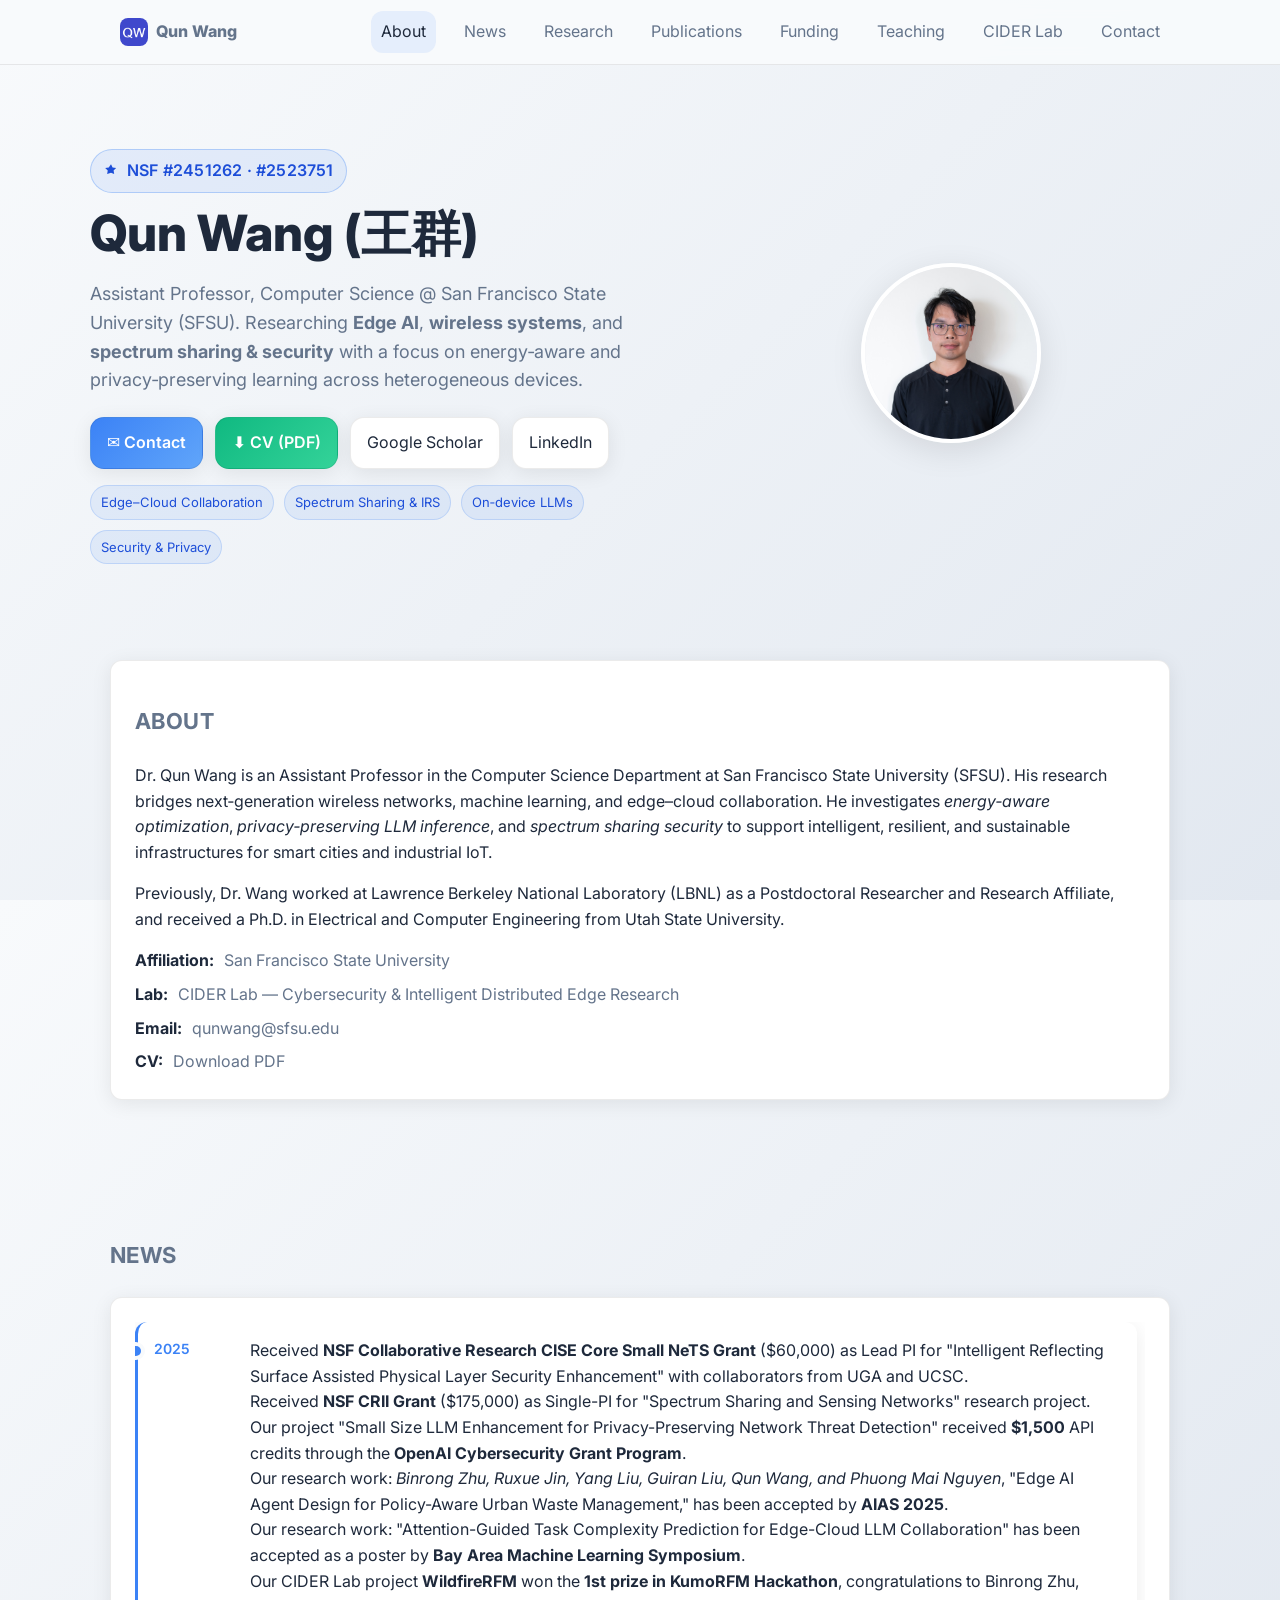
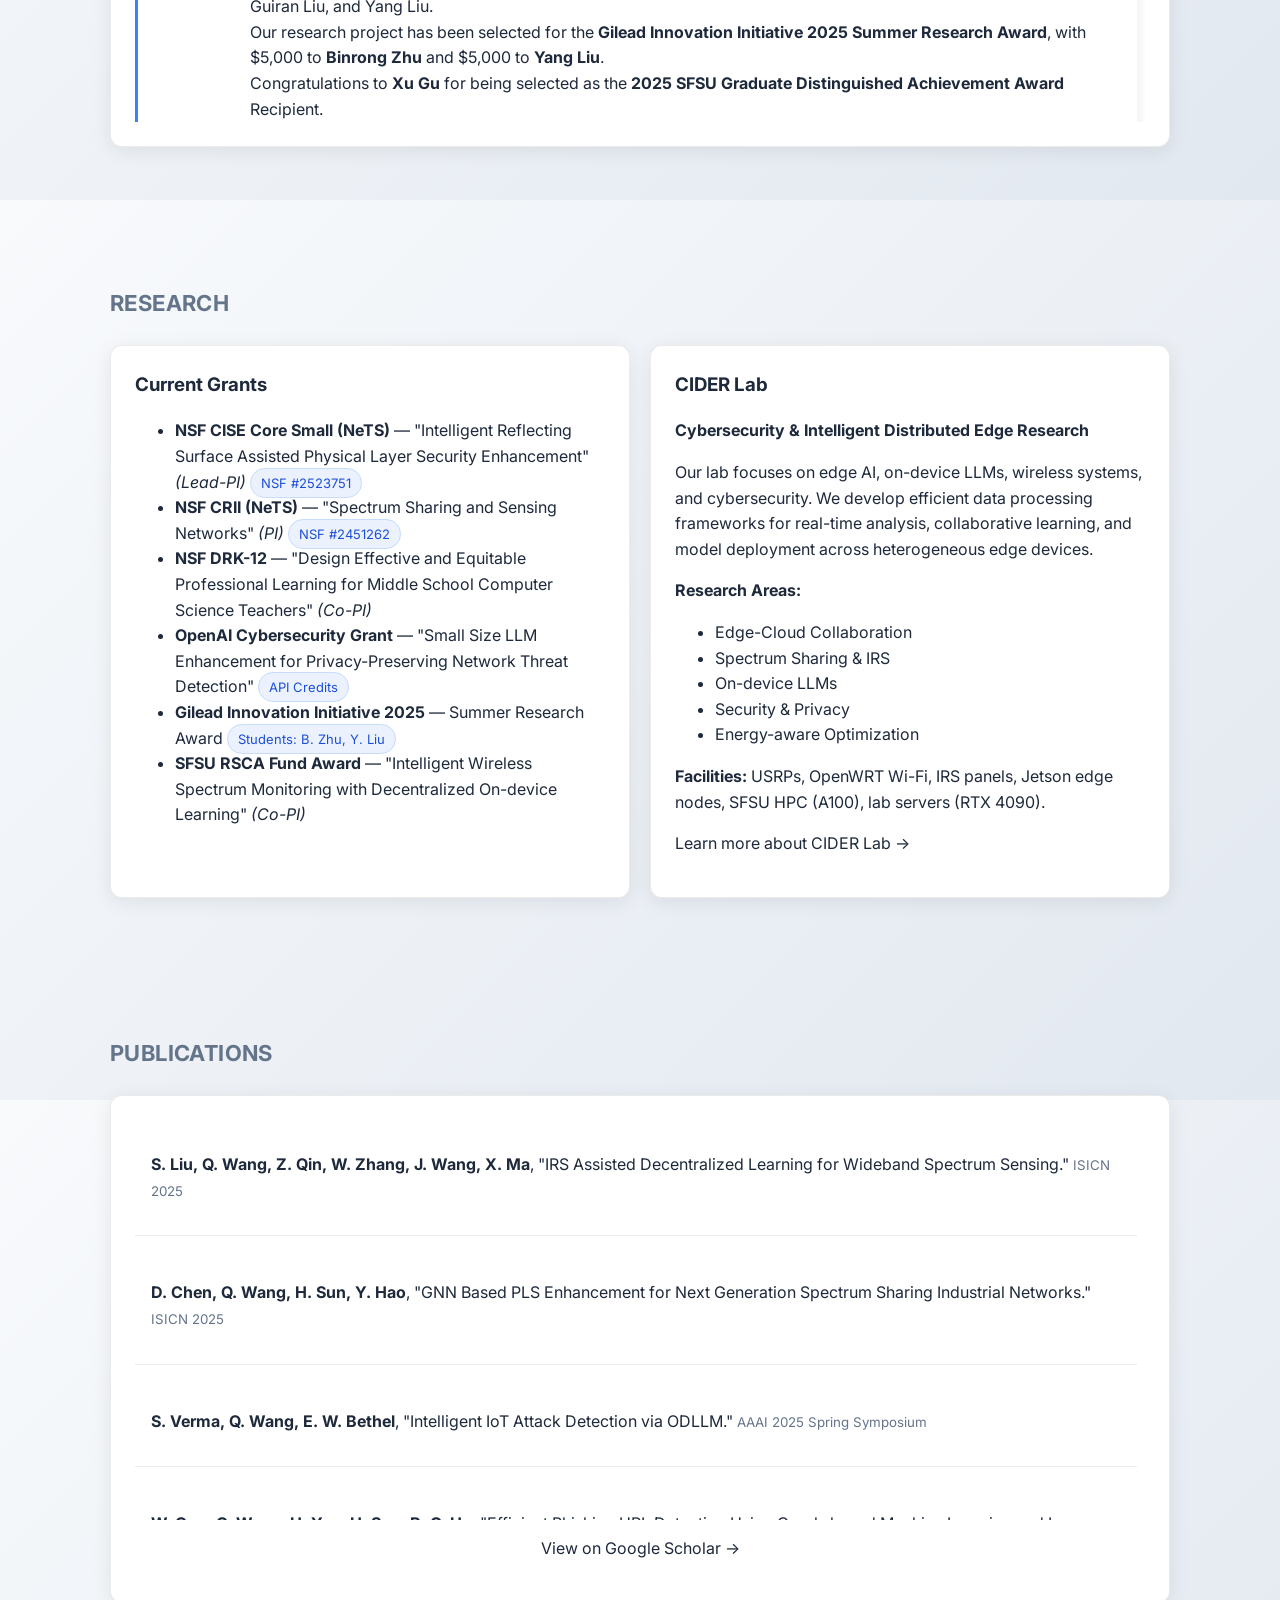
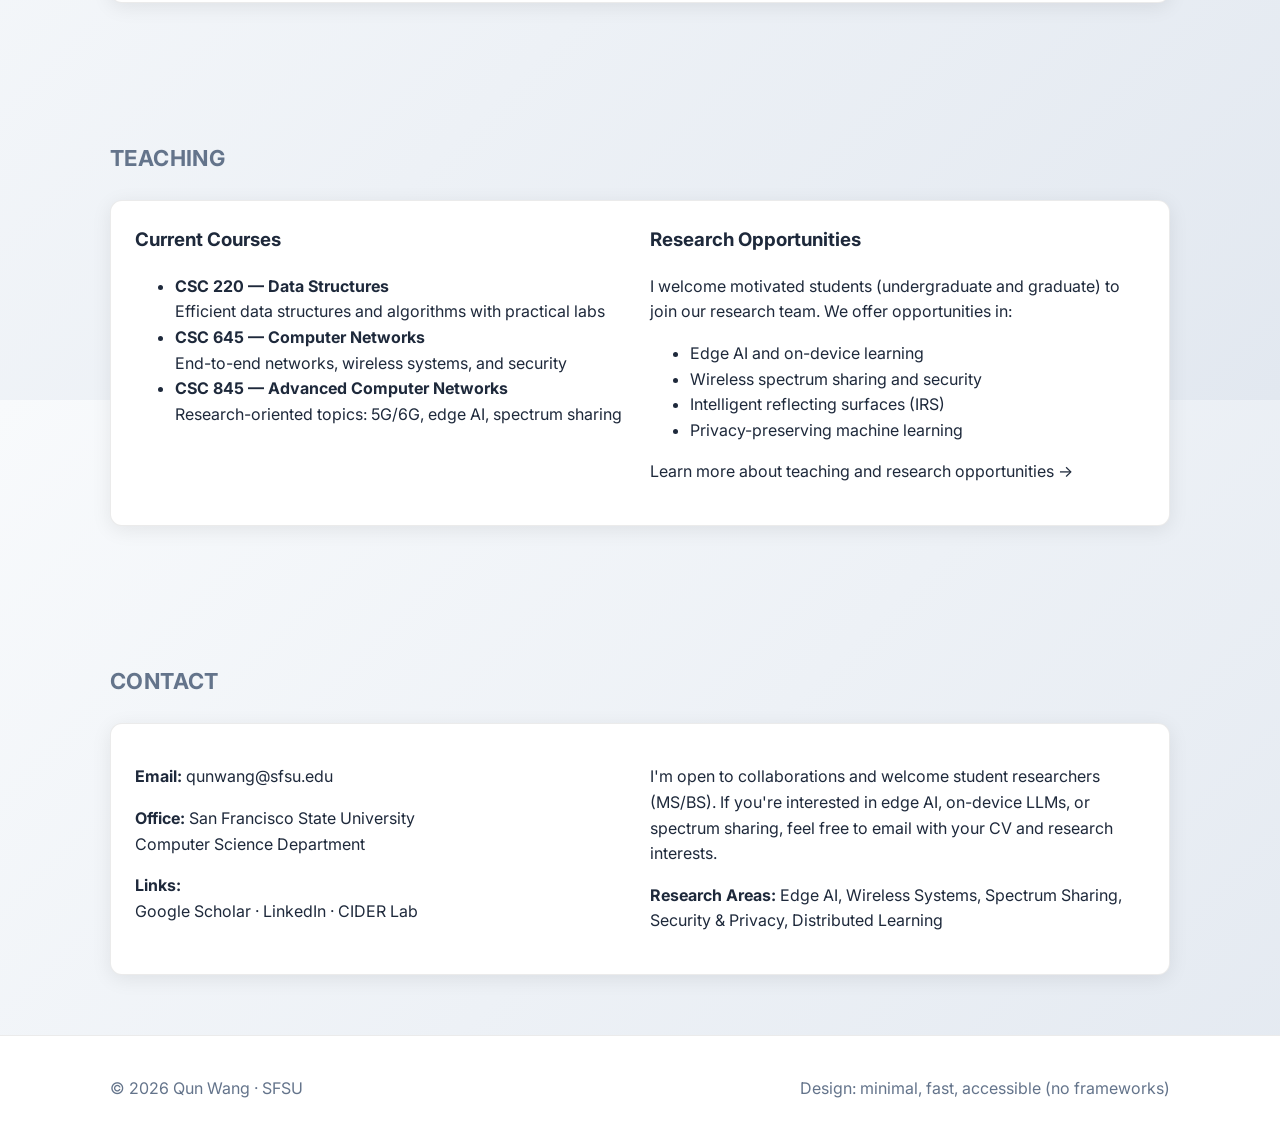
==== commit f488de51: "Update CIDER Lab page with new team layout and hero design" ====
--- a/index.html
+++ b/index.html
@@ -121,6 +121,7 @@
         <li><a href="#publications">Publications</a></li>
         <li><a href="#funding">Funding</a></li>
         <li><a href="#teaching">Teaching</a></li>
+        <li><a href="cider-lab.html">CIDER Lab</a></li>
         <li><a href="#contact">Contact</a></li>
       </ul>
     </div>
